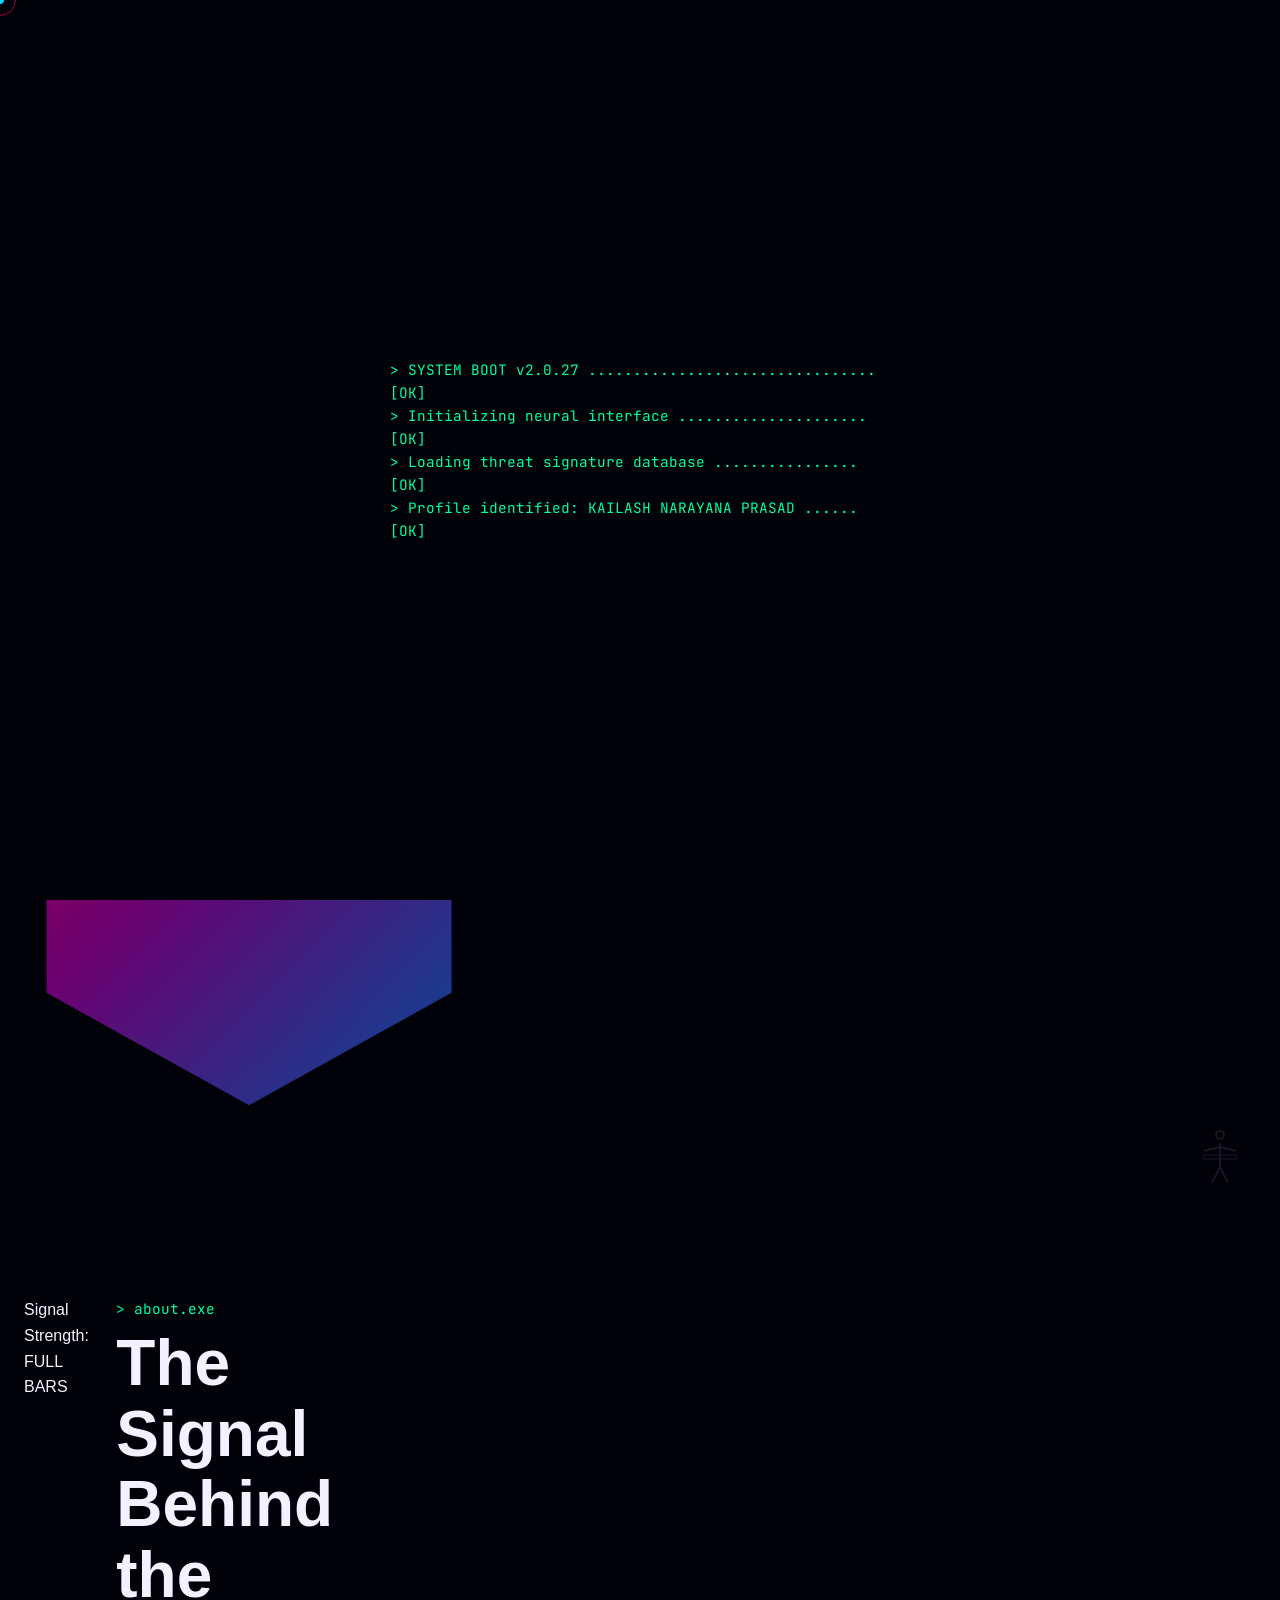
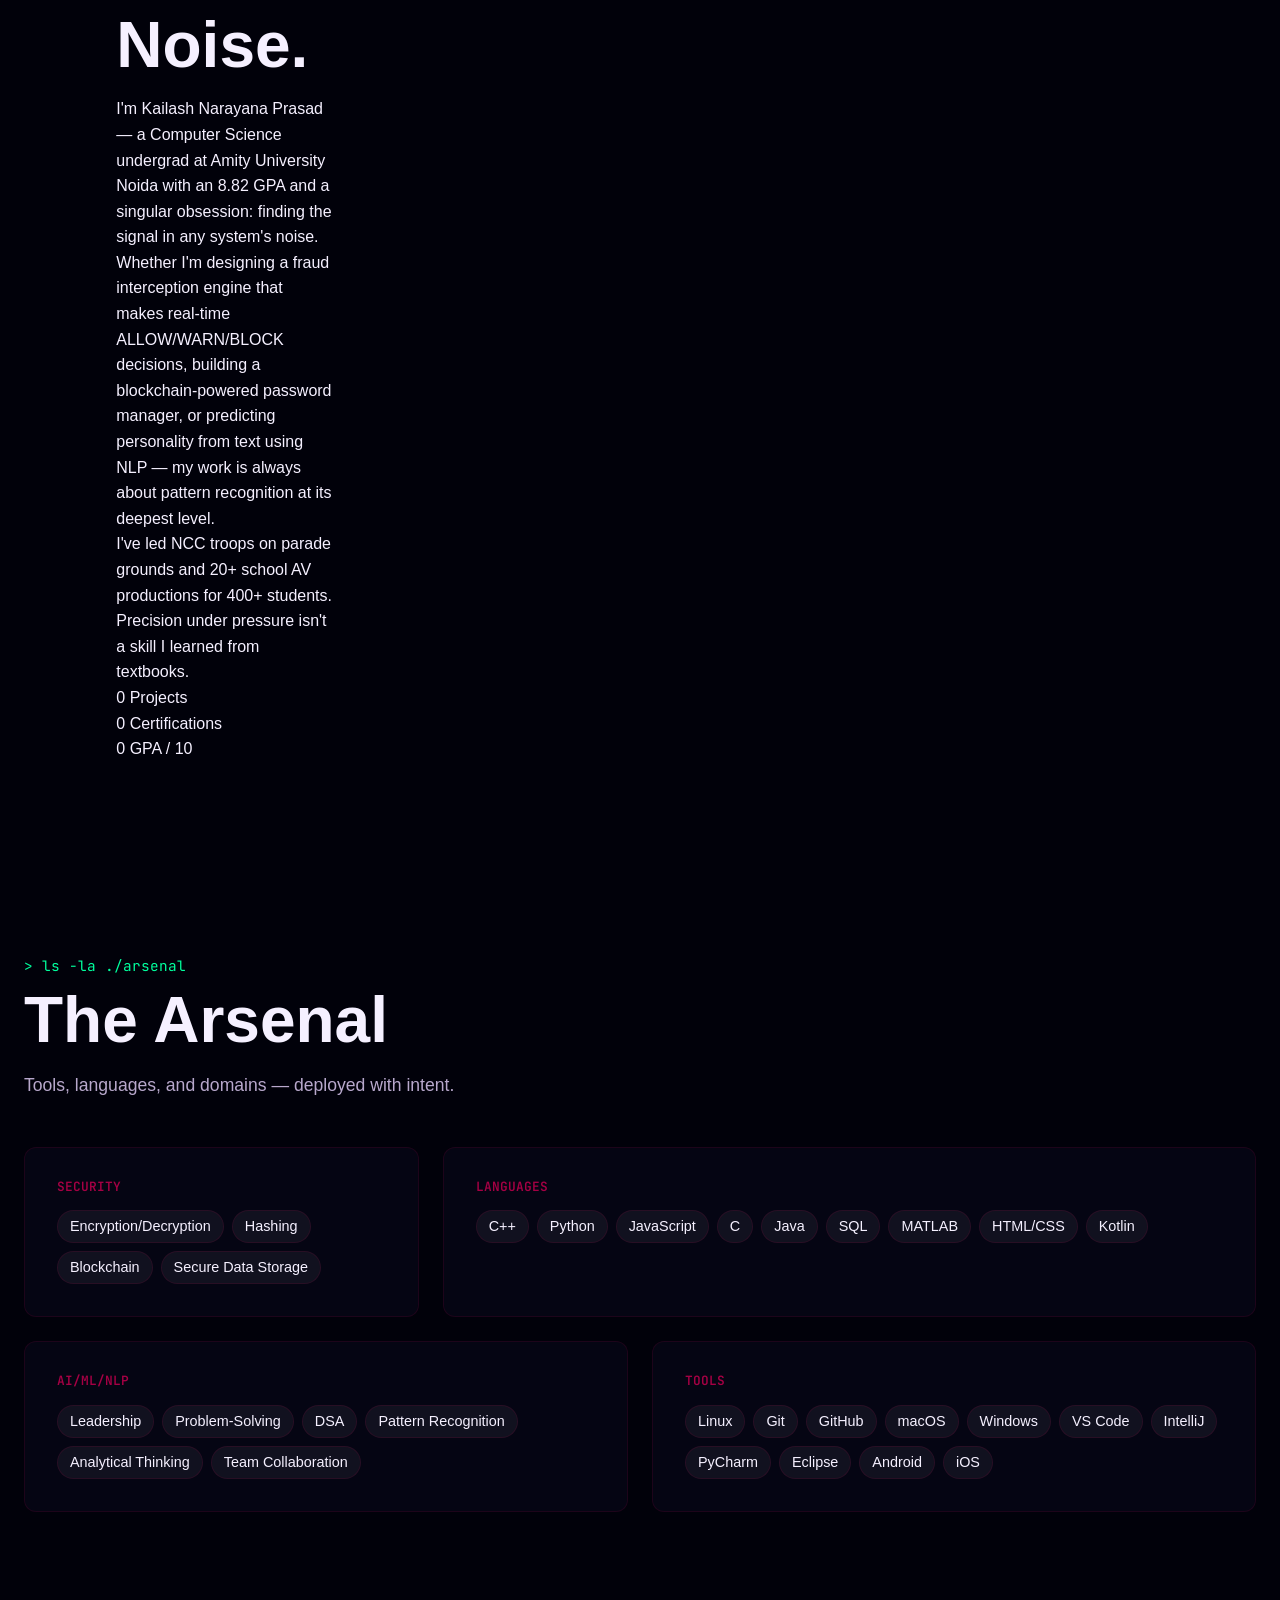
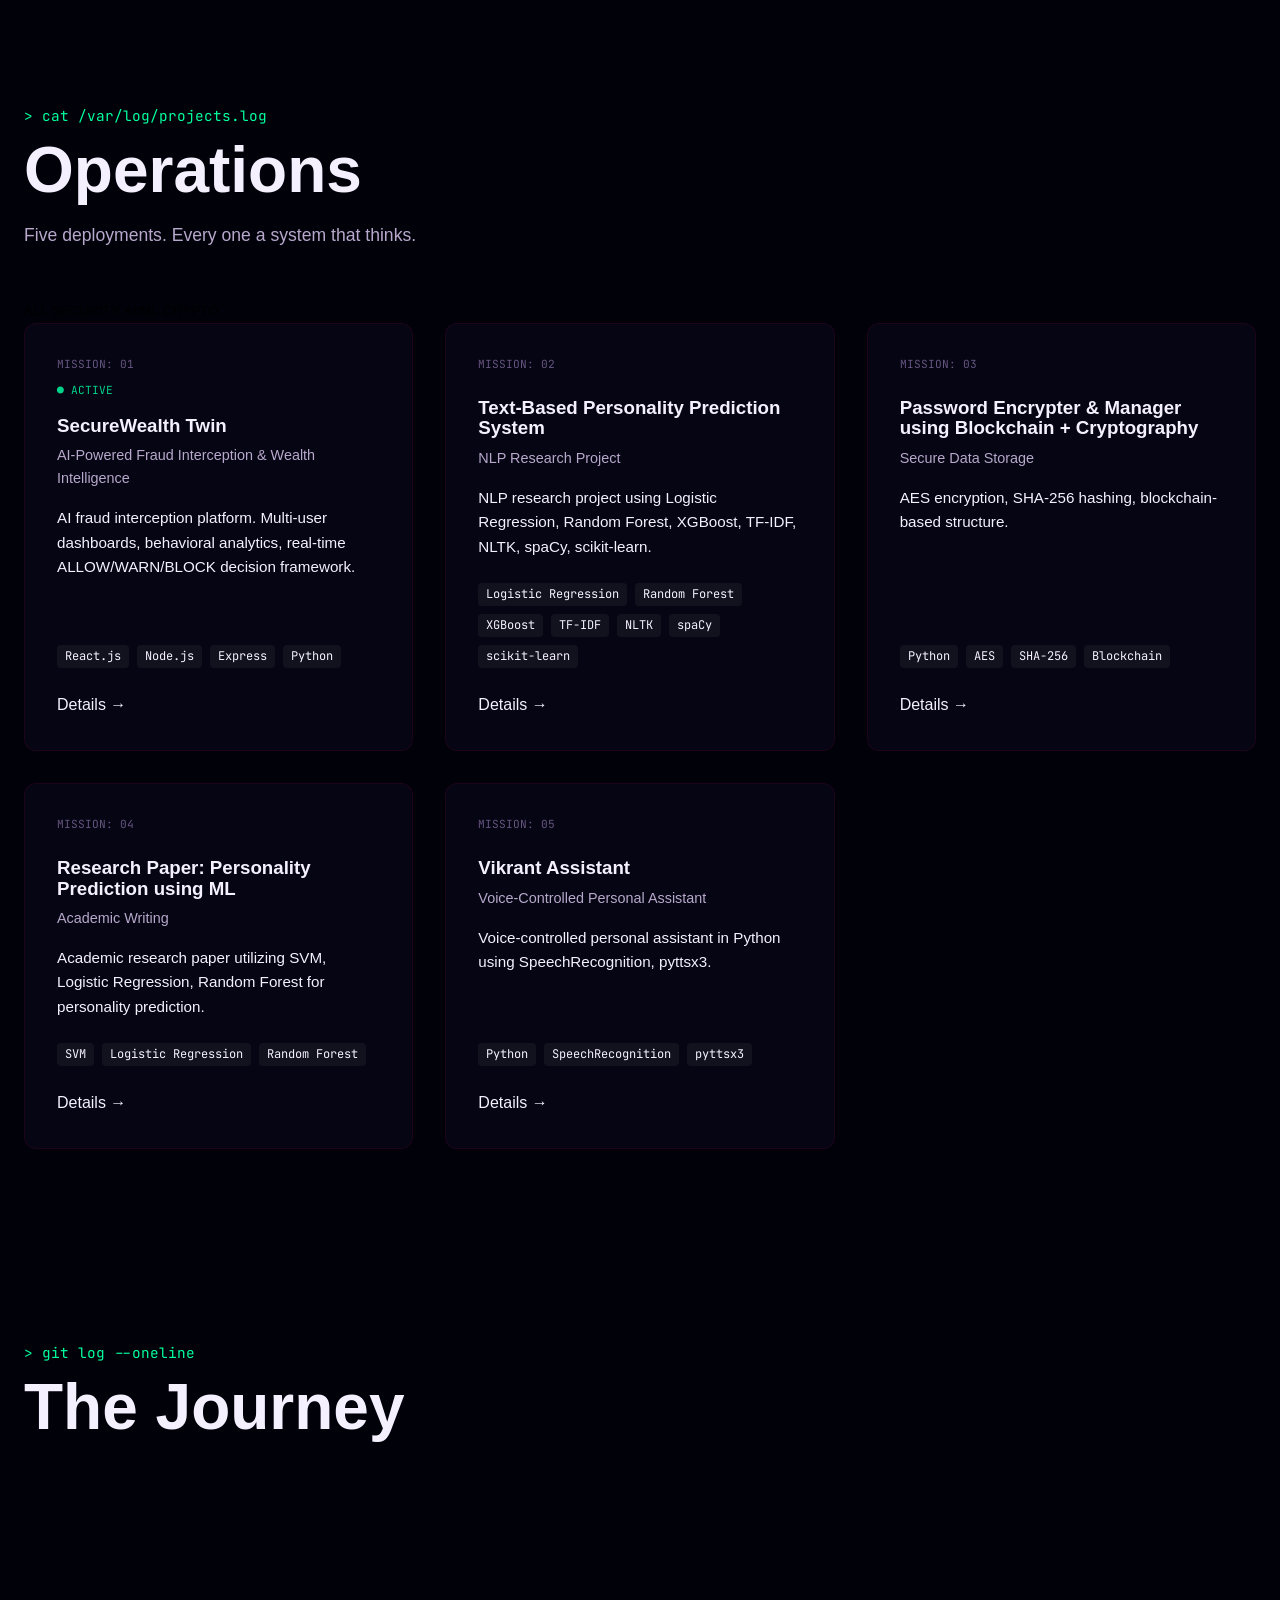
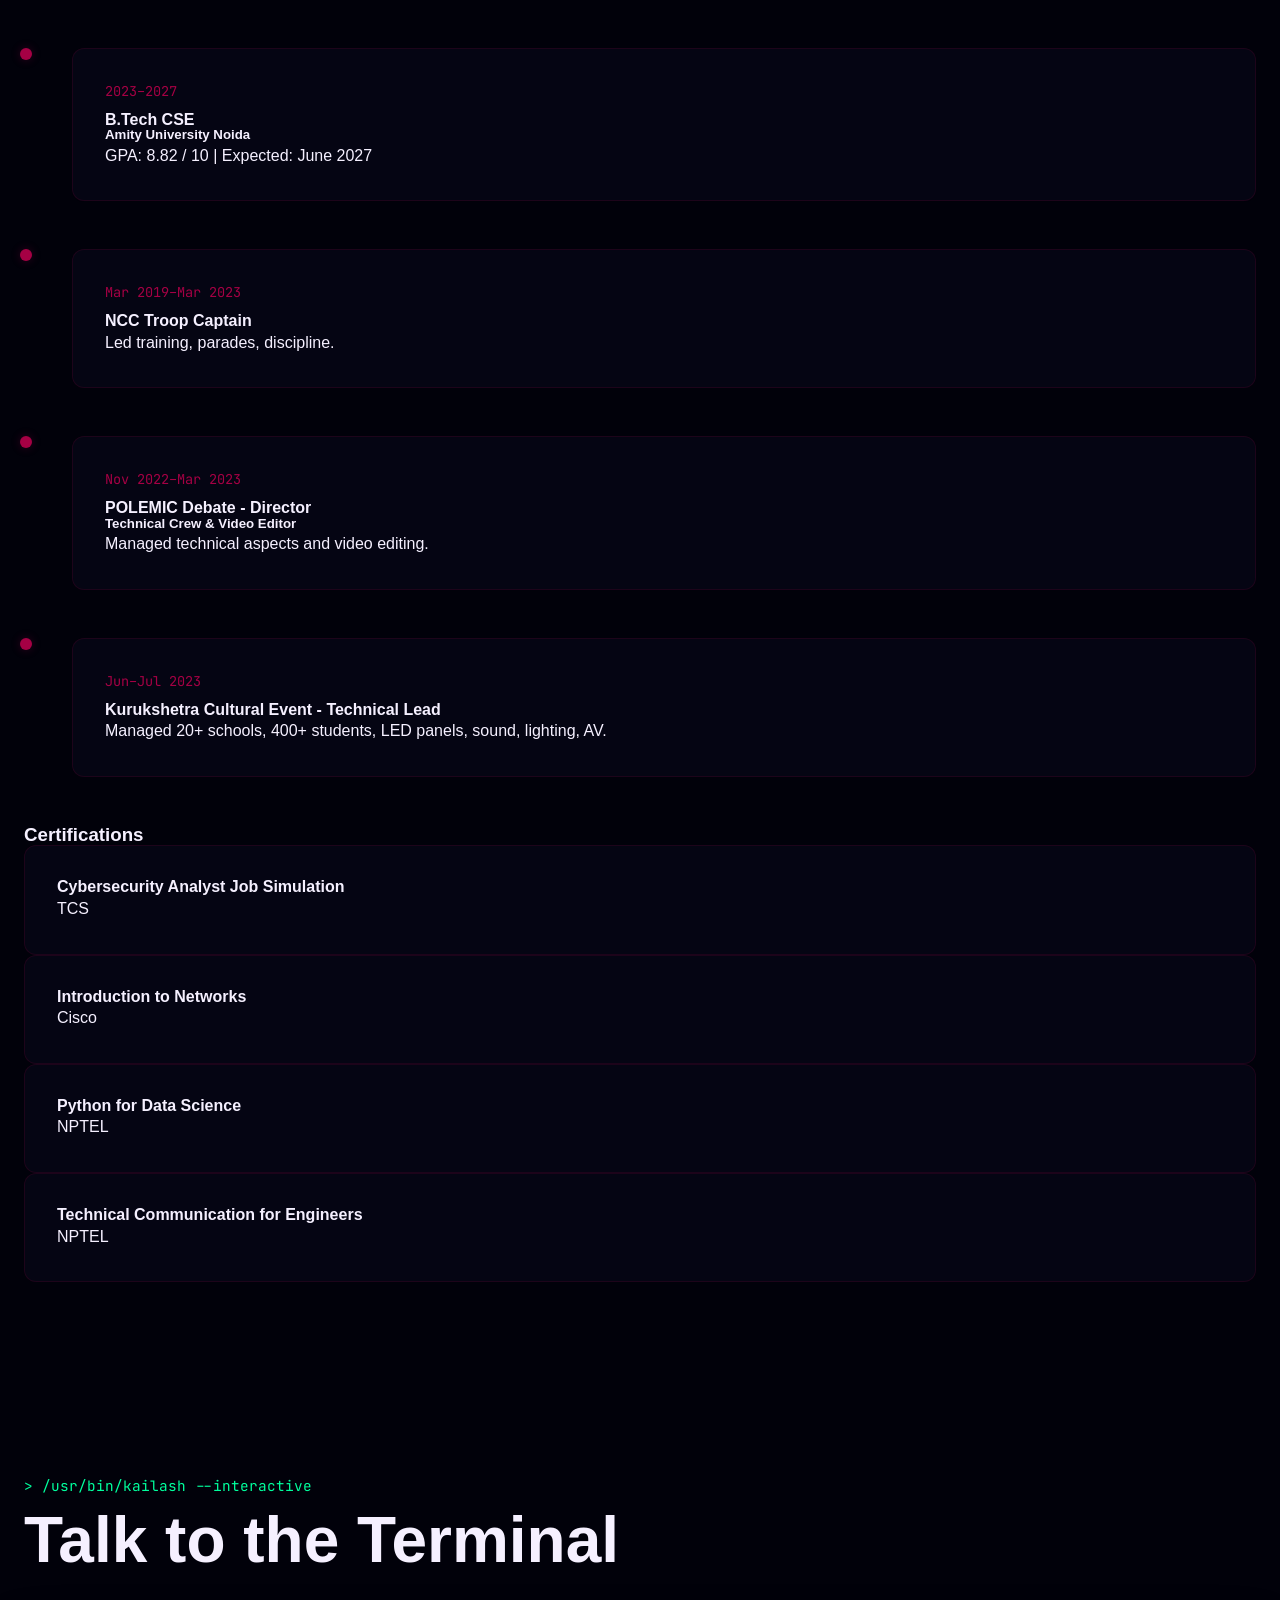
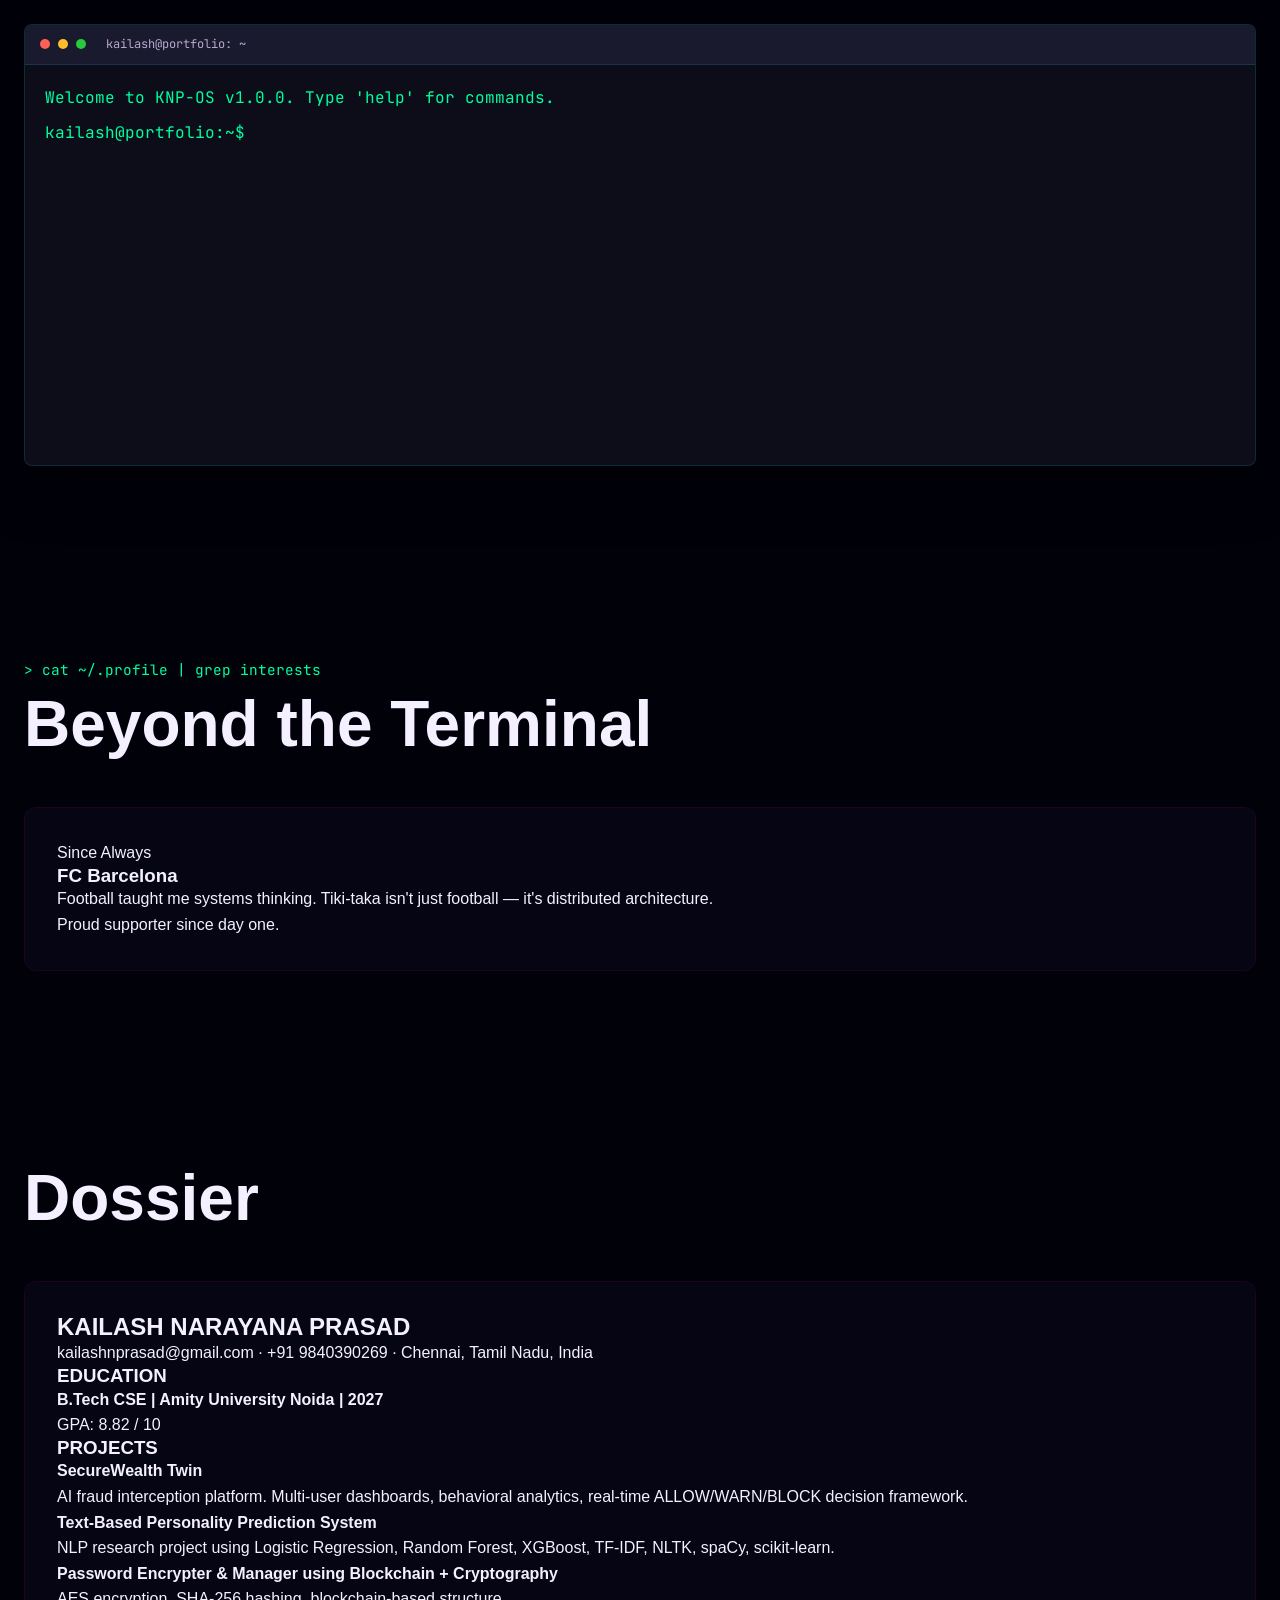
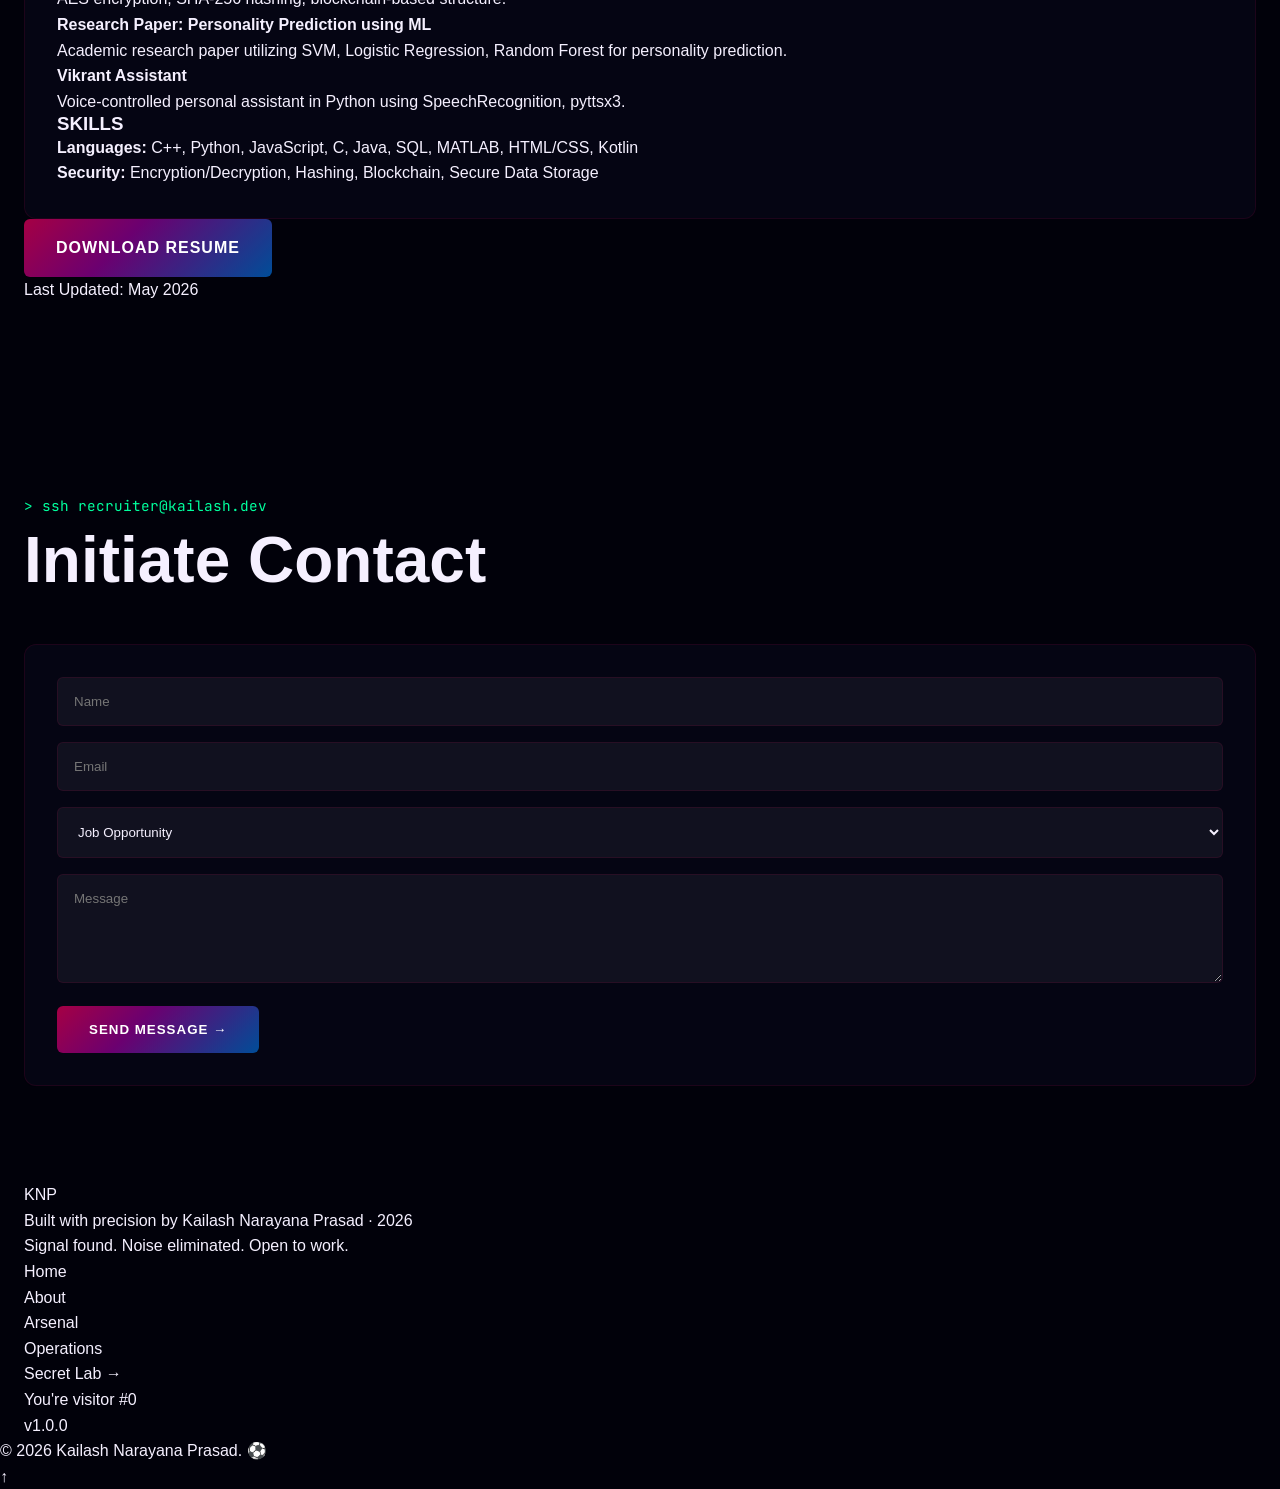
==== index.html @ 4fabab7c "🚀 Portfolio v1.0 — Signal & Noise (Sanitized)" ====
<!DOCTYPE html>
<html lang="en">
<head>
  <meta charset="UTF-8">
  <meta name="viewport" content="width=device-width, initial-scale=1.0">
  <title>Kailash Narayana Prasad — Cybersecurity & AI/ML Engineer</title>
  <meta name="description" content="B.Tech CSE @ Amity University. Cybersecurity, AI/ML, Blockchain. Fraud detection, NLP, cryptography. Open to opportunities. Chennai, India.">
  
  <!-- Fonts -->
  <link rel="stylesheet" href="https://api.fontshare.com/v2/css?f[]=clash-display@200,300,400,500,600,700&f[]=satoshi@300,400,500,700&display=swap">
  <link href="https://fonts.googleapis.com/css2?family=JetBrains+Mono:wght@400;700&family=DM+Serif+Display&display=swap" rel="stylesheet">
  
  <!-- Styles -->
  <link rel="stylesheet" href="assets/css/main.css">
  <link rel="stylesheet" href="assets/css/layout.css">
  <link rel="stylesheet" href="assets/css/components.css">
  <link rel="stylesheet" href="assets/css/animations.css">
  <link rel="stylesheet" href="assets/css/stick-figures.css">
  <link rel="stylesheet" href="assets/css/gif-system.css">
  
  <!-- External Libraries (CDNs) -->
  <script src="https://cdnjs.cloudflare.com/ajax/libs/gsap/3.12.2/gsap.min.js"></script>
  <script src="https://cdnjs.cloudflare.com/ajax/libs/gsap/3.12.2/ScrollTrigger.min.js"></script>
  <script src="https://cdnjs.cloudflare.com/ajax/libs/three.js/r158/three.min.js"></script>
  <script src="https://cdn.jsdelivr.net/npm/typed.js@2.0.12"></script>
  <script src="https://cdn.jsdelivr.net/gh/studio-freight/lenis@1.0.19/bundled/lenis.min.js"></script>
  <script src="https://unpkg.com/splitting/dist/splitting.min.js"></script>
  <script src="https://cdnjs.cloudflare.com/ajax/libs/vanilla-tilt/1.8.1/vanilla-tilt.min.js"></script>
  <script src="https://cdnjs.cloudflare.com/ajax/libs/animejs/3.2.1/anime.min.js"></script>
  <script src="https://cdnjs.cloudflare.com/ajax/libs/prism/1.29.0/prism.min.js"></script>
  <script src="https://cdn.jsdelivr.net/npm/particles.js@2.0.0/particles.min.js"></script>

  <!-- Favicon placeholder -->
  <link rel="icon" href="data:image/svg+xml,<svg xmlns=%22http://www.w3.org/2000/svg%22 viewBox=%220 0 100 100%22><text y=%22.9em%22 font-size=%2290%22>⚡</text></svg>">
</head>
<body>

  <!-- 1. LOADING SCREEN -->
  <div id="loader" class="loader-overlay">
    <div class="loader-content">
      <div class="terminal-boot" id="boot-text"></div>
      <div class="loader-visual">
        <div class="hex-wireframe"></div>
      </div>
    </div>
  </div>

  <!-- CUSTOM CURSOR -->
  <div class="cursor-dot"></div>
  <div class="cursor-ring"></div>

  <!-- 2. NAVIGATION -->
  <nav id="main-nav">
    <div class="container nav-container">
      <div class="logo">
        <svg id="knp-logo" viewBox="0 0 100 100" width="40" height="40">
          <polygon points="50,5 95,27.5 95,72.5 50,95 5,72.5 5,27.5" fill="none" stroke="currentColor" stroke-width="2"/>
          <text x="50%" y="50%" dominant-baseline="middle" text-anchor="middle" font-family="var(--font-display)" font-weight="bold" font-size="24" fill="currentColor">KNP</text>
        </svg>
      </div>
      <ul class="nav-links">
        <li><a href="#hero" class="active">Home</a></li>
        <li><a href="#about">About</a></li>
        <li><a href="#arsenal">Arsenal</a></li>
        <li><a href="#operations">Operations</a></li>
        <li><a href="#journey">Journey</a></li>
        <li><a href="#contact">Contact</a></li>
      </ul>
      <div class="nav-right">
        <div id="ist-clock" class="mono-clock">00:00:00 IST</div>
        <div class="opportunity-badge">● OPEN TO OPPORTUNITIES</div>
      </div>
      <div class="menu-toggle">
        <span></span><span></span><span></span>
      </div>
    </div>
  </nav>

  <!-- 3. HERO SECTION -->
  <section id="hero" class="hero-section">
    <div id="three-canvas-container"></div>
    <div class="hero-watermark">SIGNAL & NOISE</div>
    <div class="container hero-container">
      <div class="hero-content">
        <div class="hero-label mono">// Kailash Narayana Prasad</div>
        <h1 class="hero-title">
          Cybersecurity.<br>
          AI & ML.<br>
          Systems.
        </h1>
        <div class="hero-subtitle">
          <span id="typed-text"></span>
        </div>
        <p class="hero-tagline">
          B.Tech CSE @ Amity University | Noida<br>
          Pattern recognition across ML models and attack surfaces alike.
        </p>
        <div class="hero-actions">
          <a href="#operations" class="btn btn-primary">View My Work</a>
          <a href="resume/kailash-resume.pdf" class="btn btn-secondary" download>Get My Resume</a>
        </div>
      </div>
      <div class="hero-visual">
        <div class="hex-profile-frame">
          <img src="assets/images/kailash.webp" alt="Kailash Narayana Prasad" class="profile-img">
        </div>
      </div>
    </div>
    <div class="hero-footer">
      <div class="social-icons">
        <a href="#" target="_blank">GH</a>
        <a href="#" target="_blank">LI</a>
        <a href="#" target="_blank">EM</a>
      </div>
      <div class="scroll-indicator">
        <div class="dots"><span></span><span></span><span></span></div>
      </div>
      <div class="hero-marquee">
        <div class="marquee-content">
          CYBERSECURITY · AI/ML · BLOCKCHAIN · NLP · CRYPTOGRAPHY · LEADERSHIP · DSA · CYBERSECURITY · AI/ML · BLOCKCHAIN · NLP · CRYPTOGRAPHY · LEADERSHIP · DSA · 
        </div>
      </div>
    </div>
  </section>

  <!-- 4. ABOUT SECTION -->
  <section id="about">
    <div class="container grid-12">
      <div class="col-left span-5">
        <div class="about-visual">
          <div class="hex-frame-static">
            <!-- img will be here -->
          </div>
          <div class="signal-strength">
            <span class="label">Signal Strength:</span>
            <div class="bars">
              <span class="bar active"></span>
              <span class="bar active"></span>
              <span class="bar active"></span>
              <span class="bar active"></span>
            </div>
            <span class="status">FULL BARS</span>
          </div>
        </div>
      </div>
      <div class="col-right span-7">
        <span class="section-label">> about.exe</span>
        <h2 class="section-title">The Signal Behind the Noise.</h2>
        <div class="bio-text">
          <p>I'm Kailash Narayana Prasad — a Computer Science undergrad at Amity University Noida with an 8.82 GPA and a singular obsession: finding the signal in any system's noise.</p>
          <p>Whether I'm designing a fraud interception engine that makes real-time ALLOW/WARN/BLOCK decisions, building a blockchain-powered password manager, or predicting personality from text using NLP — my work is always about pattern recognition at its deepest level.</p>
          <p>I've led NCC troops on parade grounds and 20+ school AV productions for 400+ students. Precision under pressure isn't a skill I learned from textbooks.</p>
        </div>
        <div class="about-stats">
          <div class="stat-item">
            <span class="number" data-target="5">0</span>
            <span class="label">Projects</span>
          </div>
          <div class="stat-item">
            <span class="number" data-target="4">0</span>
            <span class="label">Certifications</span>
          </div>
          <div class="stat-item">
            <span class="number" data-target="8.82">0</span>
            <span class="label">GPA / 10</span>
          </div>
        </div>
        <div class="fun-facts-grid">
          <!-- Fun facts will be injected here -->
        </div>
      </div>
    </div>
  </section>

  <!-- 5. ARSENAL (SKILLS) SECTION -->
  <section id="arsenal">
    <div class="container">
      <div class="section-header">
        <span class="section-label">> ls -la ./arsenal</span>
        <h2 class="section-title">The Arsenal</h2>
        <p class="section-subtitle">Tools, languages, and domains — deployed with intent.</p>
      </div>
      <div id="skills-bento" class="bento-grid">
        <!-- Bento grid skills will be injected here -->
      </div>
    </div>
  </section>

  <!-- 6. OPERATIONS (PROJECTS) SECTION -->
  <section id="operations">
    <div class="container">
      <div class="section-header">
        <span class="section-label">> cat /var/log/projects.log</span>
        <h2 class="section-title">Operations</h2>
        <p class="section-subtitle">Five deployments. Every one a system that thinks.</p>
      </div>
      <div class="project-filters">
        <button class="filter-btn active" data-filter="all">ALL</button>
        <button class="filter-btn" data-filter="security">SECURITY</button>
        <button class="filter-btn" data-filter="ai/ml">AI/ML</button>
        <button class="filter-btn" data-filter="crypto">CRYPTO</button>
      </div>
      <div id="projects-grid" class="projects-container">
        <!-- Projects will be injected here -->
      </div>
    </div>
  </section>

  <!-- 7. JOURNEY (EXPERIENCE) SECTION -->
  <section id="journey">
    <div class="container">
      <div class="section-header">
        <span class="section-label">> git log --oneline</span>
        <h2 class="section-title">The Journey</h2>
      </div>
      <div id="timeline" class="timeline-container">
        <svg id="timeline-svg" width="100%" height="100%"></svg>
        <div id="timeline-items" class="timeline-items">
          <!-- Timeline items will be injected here -->
        </div>
      </div>
      <div class="certifications-row">
        <h3 class="row-title">Certifications</h3>
        <div id="certs-container" class="certs-grid">
          <!-- Certs will be injected here -->
        </div>
      </div>
    </div>
  </section>

  <!-- 8. TERMINAL SECTION -->
  <section id="terminal-section">
    <div class="container">
      <div class="section-header">
        <span class="section-label">> /usr/bin/kailash --interactive</span>
        <h2 class="section-title">Talk to the Terminal</h2>
      </div>
      <div class="terminal-window">
        <div class="terminal-header">
          <div class="terminal-dots">
            <span class="red"></span><span class="yellow"></span><span class="green"></span>
          </div>
          <div class="terminal-title">kailash@portfolio: ~</div>
        </div>
        <div id="terminal-body" class="terminal-body">
          <div class="terminal-output">Welcome to KNP-OS v1.0.0. Type 'help' for commands.</div>
          <div class="terminal-input-line">
            <span class="prompt">kailash@portfolio:~$</span>
            <input type="text" id="terminal-input" autofocus spellcheck="false">
          </div>
        </div>
      </div>
    </div>
  </section>

  <!-- 9. BEYOND THE TERMINAL (INTERESTS) -->
  <section id="beyond">
    <div class="container">
      <div class="section-header">
        <span class="section-label">> cat ~/.profile | grep interests</span>
        <h2 class="section-title">Beyond the Terminal</h2>
      </div>
      <div class="interests-grid">
        <!-- Interests cards (Barça, Dhoni, AV) will be injected here -->
      </div>
    </div>
  </section>

  <!-- 10. DOSSIER (RESUME) SECTION -->
  <section id="dossier">
    <div class="container">
      <div class="section-header">
        <h2 class="section-title">Dossier</h2>
      </div>
      <div class="dossier-grid">
        <div class="resume-preview glass-card" id="resume-content">
          <!-- Resume HTML content will be injected here -->
        </div>
        <div class="dossier-actions">
          <a href="resume/kailash-resume.pdf" class="btn btn-primary" download>Download Resume</a>
          <div class="last-updated">Last Updated: May 2026</div>
        </div>
      </div>
    </div>
  </section>

  <!-- 11. CONTACT SECTION -->
  <section id="contact">
    <div class="container">
      <div class="section-header">
        <span class="section-label">> ssh recruiter@kailash.dev</span>
        <h2 class="section-title">Initiate Contact</h2>
      </div>
      <div class="contact-grid">
        <div class="contact-form-container glass-card">
          <form id="contact-form">
            <div class="form-group">
              <input type="text" name="user_name" placeholder="Name" required>
            </div>
            <div class="form-group">
              <input type="email" name="user_email" placeholder="Email" required>
            </div>
            <div class="form-group">
              <select name="subject">
                <option value="Job Opportunity">Job Opportunity</option>
                <option value="Collaboration">Collaboration</option>
                <option value="Just Saying Hi">Just Saying Hi</option>
                <option value="CTF Team">CTF Team</option>
              </select>
            </div>
            <div class="form-group">
              <textarea name="message" placeholder="Message" rows="5" required></textarea>
            </div>
            <button type="submit" class="btn btn-primary">SEND MESSAGE →</button>
          </form>
          <div id="form-status" class="mono"></div>
        </div>
        <div class="contact-info">
          <!-- Contact cards will be injected here -->
        </div>
      </div>
    </div>
  </section>

  <!-- 12. FOOTER -->
  <footer id="footer">
    <div class="container footer-container">
      <div class="footer-left">
        <div class="logo">KNP</div>
        <p>Built with precision by Kailash Narayana Prasad · 2026<br>Signal found. Noise eliminated. Open to work.</p>
      </div>
      <nav class="footer-nav">
        <ul>
          <li><a href="#hero">Home</a></li>
          <li><a href="#about">About</a></li>
          <li><a href="#arsenal">Arsenal</a></li>
          <li><a href="#operations">Operations</a></li>
          <li><a href="lab.html">Secret Lab →</a></li>
        </ul>
      </nav>
      <div class="footer-right">
        <div class="social-links">
          <!-- social links -->
        </div>
        <div class="visitor-counter">You're visitor #<span id="visit-count">0</span></div>
        <div class="version">v1.0.0</div>
      </div>
    </div>
    <div class="footer-bottom">
      <div class="copyright">© 2026 Kailash Narayana Prasad. <span class="hidden-trigger">⚽</span></div>
      <a href="#hero" class="back-to-top">↑</a>
    </div>
  </footer>

  <!-- Scripts -->
  <script src="assets/js/loader.js"></script>
  <script src="assets/js/cursor.js"></script>
  <script src="assets/js/animations.js"></script>
  <script src="assets/js/three-scene.js"></script>
  <script src="assets/js/stick-figures.js"></script>
  <script src="assets/js/gif-system.js"></script>
  <script src="assets/js/easter-eggs.js"></script>
  <script src="assets/js/terminal.js"></script>
  <script src="assets/js/football-api.js"></script>
  <script src="assets/js/github-api.js"></script>
  <script src="assets/js/contact.js"></script>
  <script src="assets/js/main.js"></script>

</body>
</html>
---- assets/css/main.css ----
/* main.css - Foundation and Global Variables */

:root {
  /* ── FOUNDATION ────────────────────────────────── */
  --void:             #01010A;          /* Deepest black — page base */
  --deep:             #05050F;          /* Section backgrounds */
  --surface:          #080818;          /* Card backgrounds */
  --card:             #0D0D22;          /* Elevated cards */
  --card-hover:       #121230;          /* Card hover state */
  --glass:            rgba(8, 8, 24, 0.72); /* Glassmorphism */

  /* ── PRIMARY — BLAUGRANA CRIMSON ───────────────── */
  --crimson:          #A50044;          /* Pure blaugrana red */
  --crimson-bright:   #C4005A;          /* Lighter for hover states */
  --crimson-deep:     #7A0033;          /* Deeper for shadows/borders */
  --crimson-glow:     rgba(165, 0, 68, 0.30);
  --crimson-subtle:   rgba(165, 0, 68, 0.08); /* Tinted card backgrounds */

  /* ── SECONDARY — ROYAL BLUE ────────────────────── */
  --royal:            #004D98;          /* Pure blaugrana blue */
  --royal-bright:     #0063C6;          /* Lighter for hover */
  --royal-deep:       #003570;          /* Deeper for borders */
  --royal-glow:       rgba(0, 77, 152, 0.30);
  --royal-subtle:     rgba(0, 77, 152, 0.08);

  /* ── THE GRADIENT — Blaugrana Sweep ────────────── */
  --grad-blaugrana:   linear-gradient(135deg, #A50044 0%, #6B0070 40%, #004D98 100%);
  --grad-blaugrana-h: linear-gradient(90deg,  #A50044 0%, #004D98 100%);
  --grad-blaugrana-v: linear-gradient(180deg, #A50044 0%, #004D98 100%);
  --grad-crimson:     linear-gradient(135deg, #A50044, #7A0033);
  --grad-royal:       linear-gradient(135deg, #004D98, #003570);

  /* ── ACCENT — Electric Cyan (hacker / terminal) ─ */
  --cyan:             #00D4FF;
  --cyan-dim:         #009BBB;
  --cyan-glow:        rgba(0, 212, 255, 0.20);

  /* ── TERMINAL GREEN ─────────────────────────────── */
  --terminal:         #00FF9D;
  --terminal-dim:     #00CC7A;
  --terminal-glow:    rgba(0, 255, 157, 0.15);

  /* ── STATUS COLORS ──────────────────────────────── */
  --allow:            #00D48B;          /* ALLOW state — green */
  --warn:             #FFB800;          /* WARN state — amber */
  --block:            #FF3B3B;          /* BLOCK state — red */

  /* ── TEXT HIERARCHY ─────────────────────────────── */
  --text-1:           #F5F0FF;          /* Primary */
  --text-2:           #B8A8CC;          /* Secondary */
  --text-3:           #665580;          /* Muted */
  --text-code:        #00FF9D;          /* Terminal/code text */
  --text-accent:      #C4005A;          /* Crimson-tinted accent text */

  /* ── BORDERS & GLOWS ────────────────────────────── */
  --border-default:   rgba(165, 0, 68, 0.15);    /* Subtle crimson border */
  --border-hover:     rgba(165, 0, 68, 0.45);    /* Hover glow border */
  --border-royal:     rgba(0, 77, 152, 0.20);    /* Royal blue border variant */
  --border-cyan:      rgba(0, 212, 255, 0.15);   /* Terminal/code areas */

  /* ── TYPOGRAPHY ─────────────────────────────────── */
  --font-display:     'Clash Display', sans-serif;
  --font-body:        'Satoshi', sans-serif;
  --font-mono:        'JetBrains Mono', monospace;
  --font-serif:       'DM Serif Display', serif;

  /* ── SPACING ────────────────────────────────────── */
  --s1: 0.25rem; --s2: 0.5rem; --s3: 0.75rem; --s4: 1rem;
  --s6: 1.5rem;  --s8: 2rem;   --s12: 3rem;   --s16: 4rem;
  --s24: 6rem;   --s32: 8rem;

  /* ── EASING ─────────────────────────────────────── */
  --ease-out-expo:    cubic-bezier(0.16, 1, 0.3, 1);
  --ease-spring:      cubic-bezier(0.34, 1.56, 0.64, 1);
  --ease-in-out:      cubic-bezier(0.65, 0, 0.35, 1);
}

* {
  margin: 0;
  padding: 0;
  box-sizing: border-box;
  -webkit-font-smoothing: antialiased;
  -moz-osx-font-smoothing: grayscale;
}

body {
  background-color: var(--void);
  color: var(--text-1);
  font-family: var(--font-body);
  overflow-x: hidden;
  line-height: 1.6;
}

h1, h2, h3, h4, h5, h6 {
  font-family: var(--font-display);
  font-weight: 600;
  line-height: 1.1;
}

a {
  text-decoration: none;
  color: inherit;
  transition: all 0.3s var(--ease-out-expo);
}

ul {
  list-style: none;
}

button {
  cursor: pointer;
  border: none;
  background: none;
  font-family: inherit;
}

canvas {
  display: block;
}

/* Scrollbar Customization */
::-webkit-scrollbar {
  width: 8px;
}

::-webkit-scrollbar-track {
  background: var(--void);
}

::-webkit-scrollbar-thumb {
  background: var(--grad-blaugrana-v);
  border-radius: 10px;
}

::-webkit-scrollbar-thumb:hover {
  background: var(--crimson-bright);
}

/* Selection Color */
::selection {
  background: var(--crimson);
  color: white;
}
---- assets/css/layout.css ----
/* layout.css - Grid and Section Structures */

.container {
  max-width: 1400px;
  margin: 0 auto;
  padding: 0 var(--s6);
}

section {
  padding: var(--s24) 0;
  position: relative;
  overflow: hidden;
}

.grid {
  display: grid;
  gap: var(--s8);
}

.grid-12 {
  display: grid;
  grid-template-columns: repeat(12, 1fr);
  gap: var(--s6);
}

/* Section Header Style */
.section-header {
  margin-bottom: var(--s12);
}

.section-label {
  font-family: var(--font-mono);
  color: var(--terminal);
  font-size: 0.9rem;
  margin-bottom: var(--s2);
  display: block;
}

.section-title {
  font-size: clamp(2.5rem, 5vw, 4rem);
  margin-bottom: var(--s4);
}

.section-subtitle {
  color: var(--text-2);
  font-size: 1.1rem;
  max-width: 600px;
}

/* Glass Card Style */
.glass-card {
  background: var(--glass);
  backdrop-filter: blur(20px);
  border: 1px solid var(--border-default);
  border-radius: 12px;
  padding: var(--s8);
  transition: all 0.4s var(--ease-out-expo);
}

.glass-card:hover {
  border-color: var(--border-hover);
  box-shadow: 0 0 30px var(--crimson-glow);
  transform: translateY(-5px);
}

/* Utilities */
.text-gradient {
  background: var(--grad-blaugrana);
  -webkit-background-clip: text;
  -webkit-text-fill-color: transparent;
}

.flex-center {
  display: flex;
  align-items: center;
  justify-content: center;
}

.hidden {
  display: none !important;
}

/* Mobile Responsiveness */
@media (max-width: 768px) {
  .container {
    padding: 0 var(--s4);
  }
  
  section {
    padding: var(--s16) 0;
  }
  
  .grid-12 {
    grid-template-columns: 1fr;
  }
}
---- assets/css/components.css ----
/* components.css - Specialized Component Styling */

/* Buttons */
.btn {
  display: inline-flex;
  align-items: center;
  justify-content: center;
  padding: var(--s4) var(--s8);
  border-radius: 6px;
  font-weight: 600;
  font-family: var(--font-display);
  transition: all 0.3s var(--ease-out-expo);
  text-transform: uppercase;
  letter-spacing: 1px;
}

.btn-primary {
  background: var(--grad-blaugrana);
  color: white;
}

.btn-primary:hover {
  transform: scale(1.05);
  box-shadow: 0 0 20px var(--crimson-glow), 0 0 40px var(--royal-glow);
}

.btn-secondary {
  border: 2px solid var(--crimson);
  color: var(--crimson);
}

.btn-secondary:hover {
  background: var(--crimson);
  color: white;
}

/* Navigation */
#main-nav {
  position: fixed;
  top: 0;
  left: 0;
  width: 100%;
  z-index: 1000;
  padding: var(--s4) 0;
  transition: all 0.4s var(--ease-out-expo);
}

#main-nav.scrolled {
  background: var(--glass);
  backdrop-filter: blur(20px);
  padding: var(--s2) 0;
  border-bottom: 1px solid var(--border-default);
}

.nav-container {
  display: flex;
  align-items: center;
  justify-content: space-between;
}

.nav-links {
  display: flex;
  gap: var(--s8);
}

.nav-links a {
  font-family: var(--font-display);
  font-size: 0.9rem;
  font-weight: 500;
  color: var(--text-2);
  position: relative;
}

.nav-links a::after {
  content: '';
  position: absolute;
  bottom: -4px;
  left: 0;
  width: 0;
  height: 2px;
  background: var(--crimson);
  transition: width 0.3s var(--ease-out-expo);
}

.nav-links a.active, .nav-links a:hover {
  color: var(--text-1);
}

.nav-links a.active::after, .nav-links a:hover::after {
  width: 100%;
}

.nav-right {
  display: flex;
  align-items: center;
  gap: var(--s6);
}

.mono-clock {
  font-family: var(--font-mono);
  color: var(--terminal);
  font-size: 0.85rem;
}

.opportunity-badge {
  font-family: var(--font-mono);
  font-size: 0.75rem;
  color: var(--allow);
  background: rgba(0, 212, 139, 0.1);
  padding: 4px 10px;
  border-radius: 20px;
  border: 1px solid rgba(0, 212, 139, 0.2);
}

/* Hero Elements */
.hero-section {
  min-height: 100vh;
  display: flex;
  align-items: center;
  padding-top: 100px;
}

.hero-watermark {
  position: absolute;
  top: 50%;
  left: 50%;
  transform: translate(-50%, -50%);
  font-family: var(--font-display);
  font-size: clamp(100px, 20vw, 300px);
  font-weight: 800;
  color: white;
  opacity: 0.02;
  white-space: nowrap;
  pointer-events: none;
  z-index: 0;
}

.hero-label {
  color: var(--terminal);
  font-size: 1.1rem;
  margin-bottom: var(--s4);
}

.hero-title {
  font-size: clamp(3rem, 8vw, 6rem);
  margin-bottom: var(--s4);
  line-height: 1;
}

.hero-subtitle {
  font-size: 1.5rem;
  color: var(--text-2);
  margin-bottom: var(--s6);
  min-height: 1.6em;
}

.hero-tagline {
  color: var(--text-2);
  margin-bottom: var(--s8);
  max-width: 600px;
}

.hero-actions {
  display: flex;
  gap: var(--s4);
}

.hex-profile-frame {
  width: clamp(250px, 40vw, 450px);
  height: clamp(250px, 40vw, 450px);
  clip-path: polygon(50% 0%, 95% 25%, 95% 75%, 50% 100%, 5% 75%, 5% 25%);
  background: var(--grad-blaugrana);
  padding: 5px;
  position: relative;
}

.profile-img {
  width: 100%;
  height: 100%;
  object-fit: cover;
  clip-path: inherit;
  background: var(--void);
}

/* Bento Grid */
.bento-grid {
  display: grid;
  grid-template-columns: repeat(12, 1fr);
  gap: var(--s6);
}

.bento-card {
  padding: var(--s8);
  display: flex;
  flex-direction: column;
}

.span-4 { grid-column: span 4; }
.span-6 { grid-column: span 6; }
.span-8 { grid-column: span 8; }
.span-12 { grid-column: span 12; }

.cat-name {
  font-family: var(--font-mono);
  color: var(--crimson);
  font-size: 0.8rem;
  margin-bottom: var(--s4);
  text-transform: uppercase;
}

.cat-list {
  display: flex;
  flex-wrap: wrap;
  gap: var(--s2);
}

.cat-list li {
  font-size: 0.9rem;
  background: rgba(255, 255, 255, 0.05);
  padding: 4px 12px;
  border-radius: 20px;
  border: 1px solid var(--border-default);
}

@media (max-width: 768px) {
  .span-4, .span-6, .span-8 { grid-column: span 12; }
}

/* Form Styles */
.form-group {
  margin-bottom: var(--s4);
}

input, select, textarea {
  width: 100%;
  background: rgba(255, 255, 255, 0.05);
  border: 1px solid var(--border-default);
  padding: var(--s4);
  border-radius: 6px;
  color: var(--text-1);
  font-family: inherit;
}

input:focus, select:focus, textarea:focus {
  outline: none;
  border-color: var(--crimson);
  box-shadow: 0 0 10px var(--crimson-glow);
}

/* Loader Styles */
.loader-overlay {
  position: fixed;
  inset: 0;
  background: var(--void);
  z-index: 2000;
  display: flex;
  align-items: center;
  justify-content: center;
}

.terminal-boot {
  font-family: var(--font-mono);
  color: var(--terminal);
  font-size: 0.9rem;
  max-width: 500px;
}

/* Custom Cursor */
.cursor-dot {
  width: 8px;
  height: 8px;
  background: var(--cyan);
  border-radius: 50%;
  position: fixed;
  pointer-events: none;
  z-index: 3000;
  transform: translate(-50%, -50%);
}

.cursor-ring {
  width: 32px;
  height: 32px;
  border: 1px solid var(--crimson);
  border-radius: 50%;
  position: fixed;
  pointer-events: none;
  z-index: 3000;
  transform: translate(-50%, -50%);
  transition: width 0.3s, height 0.3s, border-color 0.3s;
}

/* Project Cards */
.projects-container {
  display: grid;
  grid-template-columns: repeat(auto-fill, minmax(350px, 1fr));
  gap: var(--s8);
}

.project-card {
  display: flex;
  flex-direction: column;
}

.project-mission {
  font-family: var(--font-mono);
  color: var(--text-3);
  font-size: 0.7rem;
  margin-bottom: var(--s2);
}

.project-status {
  font-family: var(--font-mono);
  font-size: 0.7rem;
  color: var(--allow);
  margin-bottom: var(--s4);
}

.project-title {
  margin-bottom: var(--s2);
}

.project-subtitle {
  color: var(--text-2);
  font-size: 0.9rem;
  margin-bottom: var(--s4);
}

.project-desc {
  font-size: 0.95rem;
  margin-bottom: var(--s6);
  flex-grow: 1;
}

.project-tech {
  display: flex;
  flex-wrap: wrap;
  gap: var(--s2);
  margin-bottom: var(--s6);
}

.project-tech span {
  font-family: var(--font-mono);
  font-size: 0.75rem;
  background: rgba(255, 255, 255, 0.05);
  padding: 2px 8px;
  border-radius: 4px;
}

/* Timeline */
.timeline-container {
  position: relative;
  padding-left: var(--s12);
}

.timeline-item {
  position: relative;
  margin-bottom: var(--s12);
}

.timeline-dot {
  position: absolute;
  left: calc(-1 * var(--s12) - 4px);
  top: 0;
  width: 12px;
  height: 12px;
  background: var(--crimson);
  border-radius: 50%;
  box-shadow: 0 0 10px var(--crimson-glow);
}

.timeline-period {
  font-family: var(--font-mono);
  color: var(--crimson);
  font-size: 0.85rem;
  margin-bottom: var(--s2);
  display: block;
}

/* Terminal Window */
.terminal-window {
  background: #0D0D1A;
  border: 1px solid var(--border-cyan);
  border-radius: 8px;
  overflow: hidden;
  box-shadow: 0 20px 50px rgba(0, 0, 0, 0.5);
}

.terminal-header {
  background: #1A1A2E;
  padding: 10px 15px;
  display: flex;
  align-items: center;
  border-bottom: 1px solid var(--border-cyan);
}

.terminal-dots {
  display: flex;
  gap: 8px;
  margin-right: 20px;
}

.terminal-dots span {
  width: 10px;
  height: 10px;
  border-radius: 50%;
}

.terminal-dots .red { background: #FF5F56; }
.terminal-dots .yellow { background: #FFBD2E; }
.terminal-dots .green { background: #27C93F; }

.terminal-title {
  font-family: var(--font-mono);
  font-size: 0.75rem;
  color: var(--text-2);
}

.terminal-body {
  padding: 20px;
  font-family: var(--font-mono);
  color: var(--terminal);
  height: 400px;
  overflow-y: auto;
}

.terminal-input-line {
  display: flex;
  gap: 10px;
  margin-top: 10px;
}

#terminal-input {
  background: transparent;
  border: none;
  color: var(--terminal);
  padding: 0;
  flex-grow: 1;
}

#terminal-input:focus {
  box-shadow: none;
}
---- assets/css/gif-system.css ----
/* gif-system.css - Cinema Reaction Cards */

.gif-reaction-card {
  position: fixed;
  z-index: 5000;
  width: 250px;
  background: var(--glass);
  backdrop-filter: blur(20px);
  border: 1px solid var(--border-default);
  border-radius: 12px;
  overflow: hidden;
  padding: 10px;
  pointer-events: auto;
  box-shadow: 0 10px 30px rgba(0, 0, 0, 0.5);
}

.gif-reaction-card img {
  width: 100%;
  border-radius: 8px;
  display: block;
}

.gif-badge {
  position: absolute;
  top: 15px;
  right: 15px;
  font-size: 0.65rem;
  font-family: var(--font-mono);
  padding: 2px 8px;
  border-radius: 4px;
  color: white;
  text-transform: uppercase;
  letter-spacing: 1px;
}

.gif-caption {
  font-family: var(--font-serif);
  font-size: 0.9rem;
  color: var(--text-1);
  margin-top: 10px;
  text-align: center;
  font-style: italic;
}

.gif-close {
  position: absolute;
  top: 5px;
  left: 5px;
  background: none;
  border: none;
  color: var(--text-3);
  font-size: 1.2rem;
  cursor: pointer;
}

/* Positions */
.bottom-right { bottom: 30px; right: 30px; }
.bottom-left { bottom: 30px; left: 30px; }
.top-right { top: 100px; right: 30px; }
.center-modal { 
  top: 50%; left: 50%; 
  transform: translate(-50%, -50%); 
}

/* Show Colors */
.show-suits { background: #001F3F; }
.show-sherlock-bbc { background: #4B5320; }
.show-brooklyn-nine-nine { background: #0056B3; }
.show-better-call-saul { background: #D4AF37; }
.show-breaking-bad { background: #C0C000; }
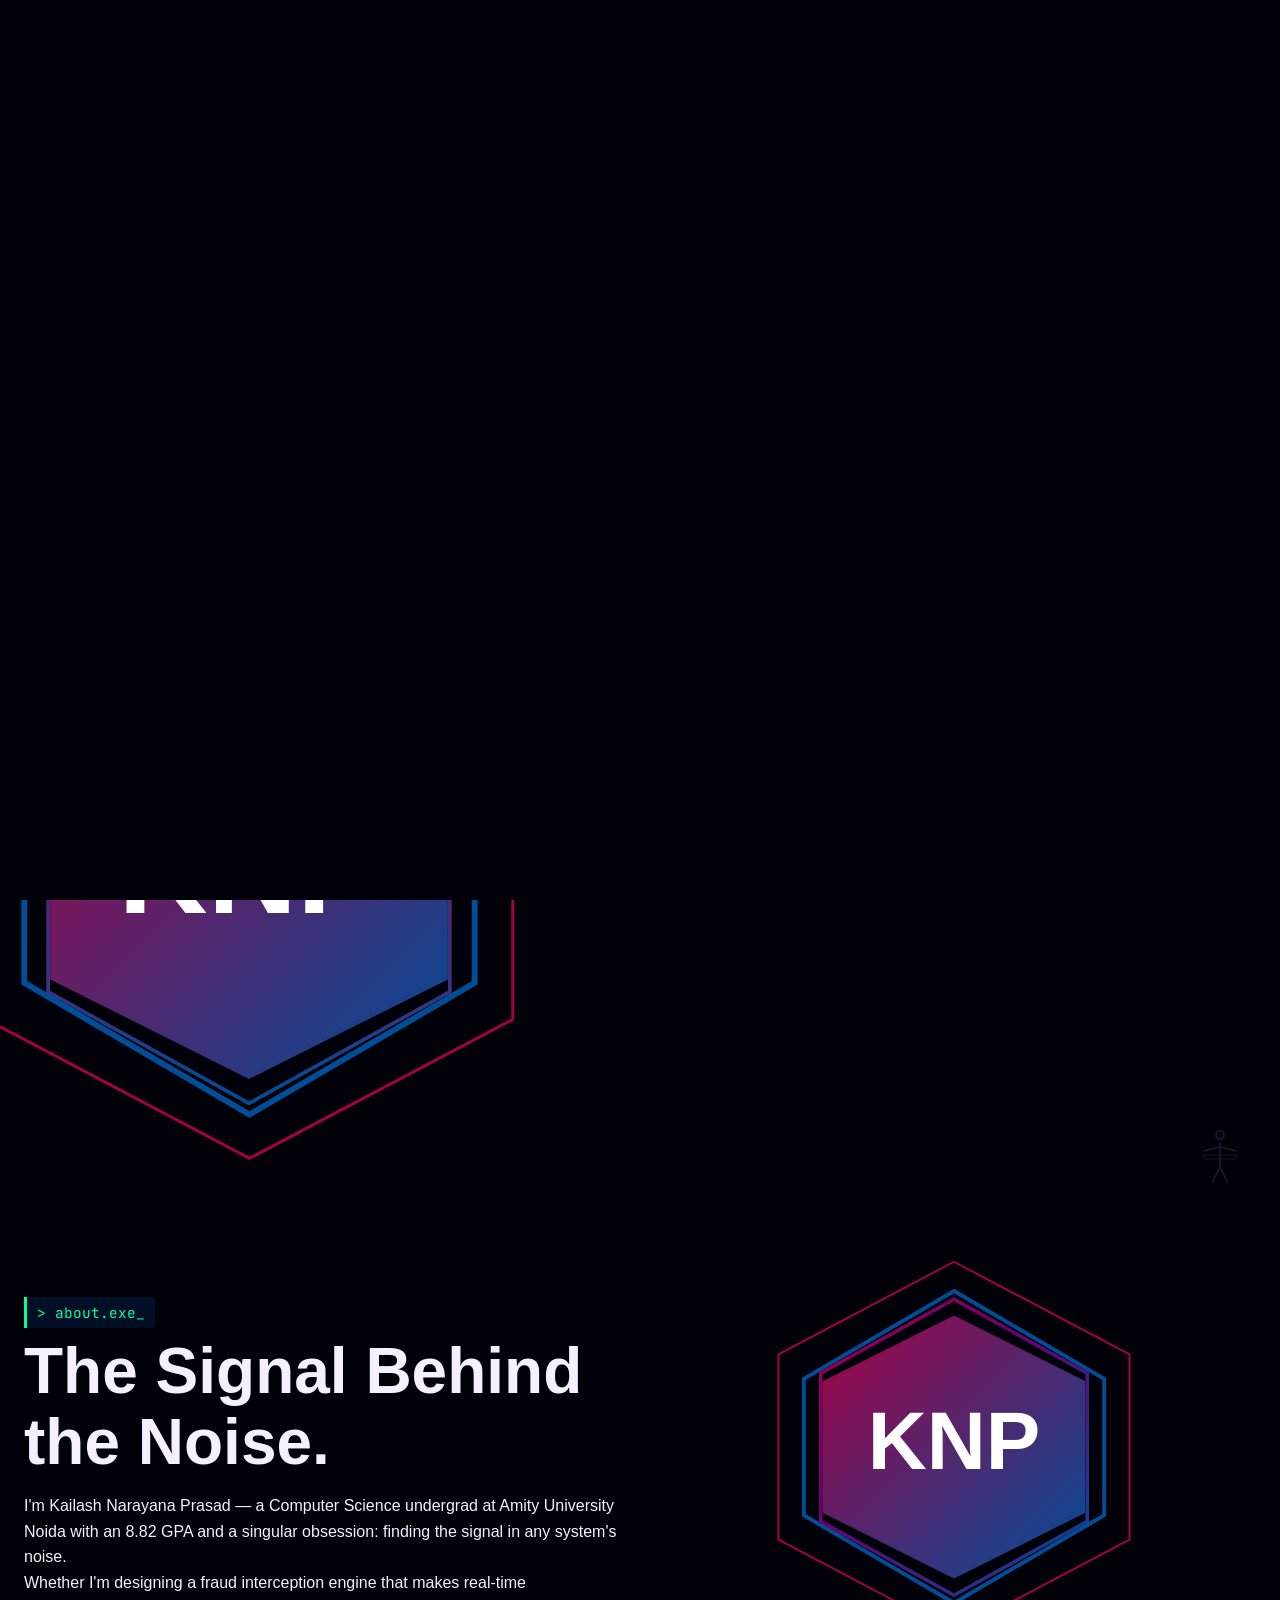
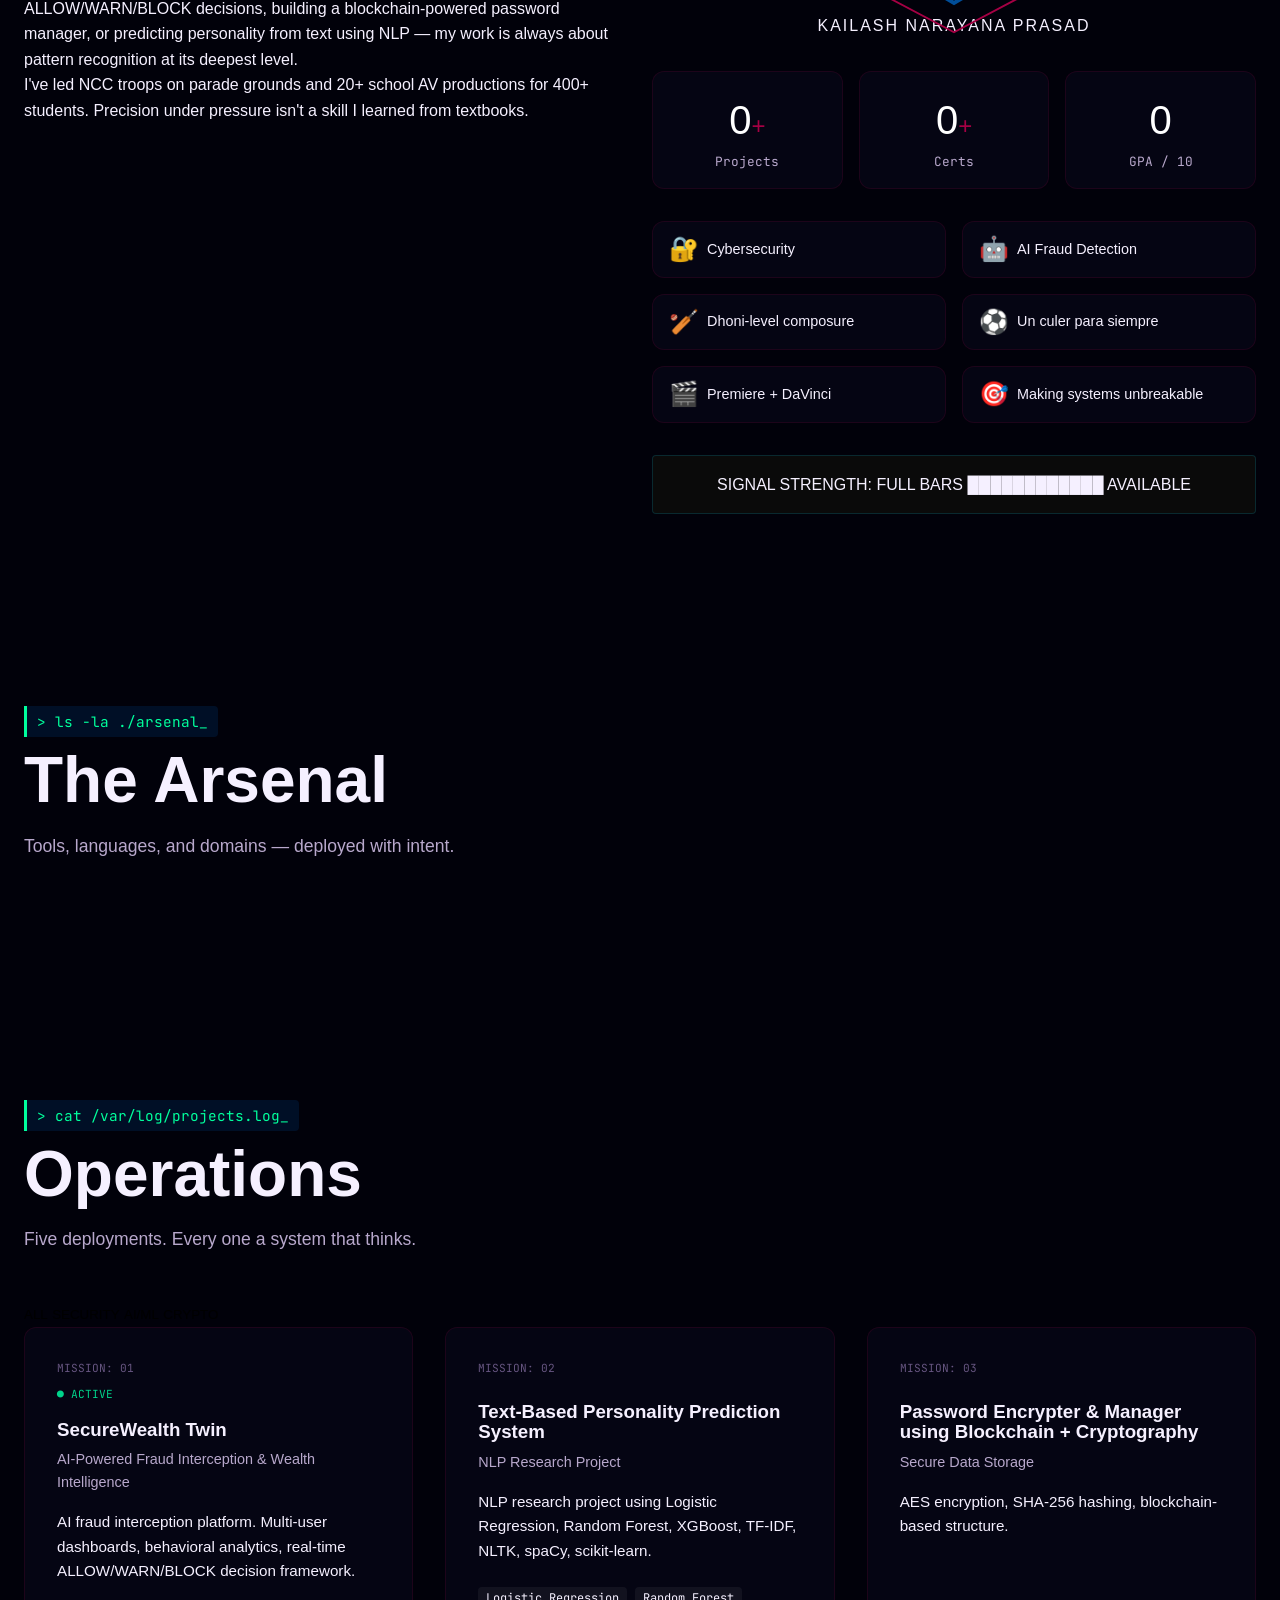
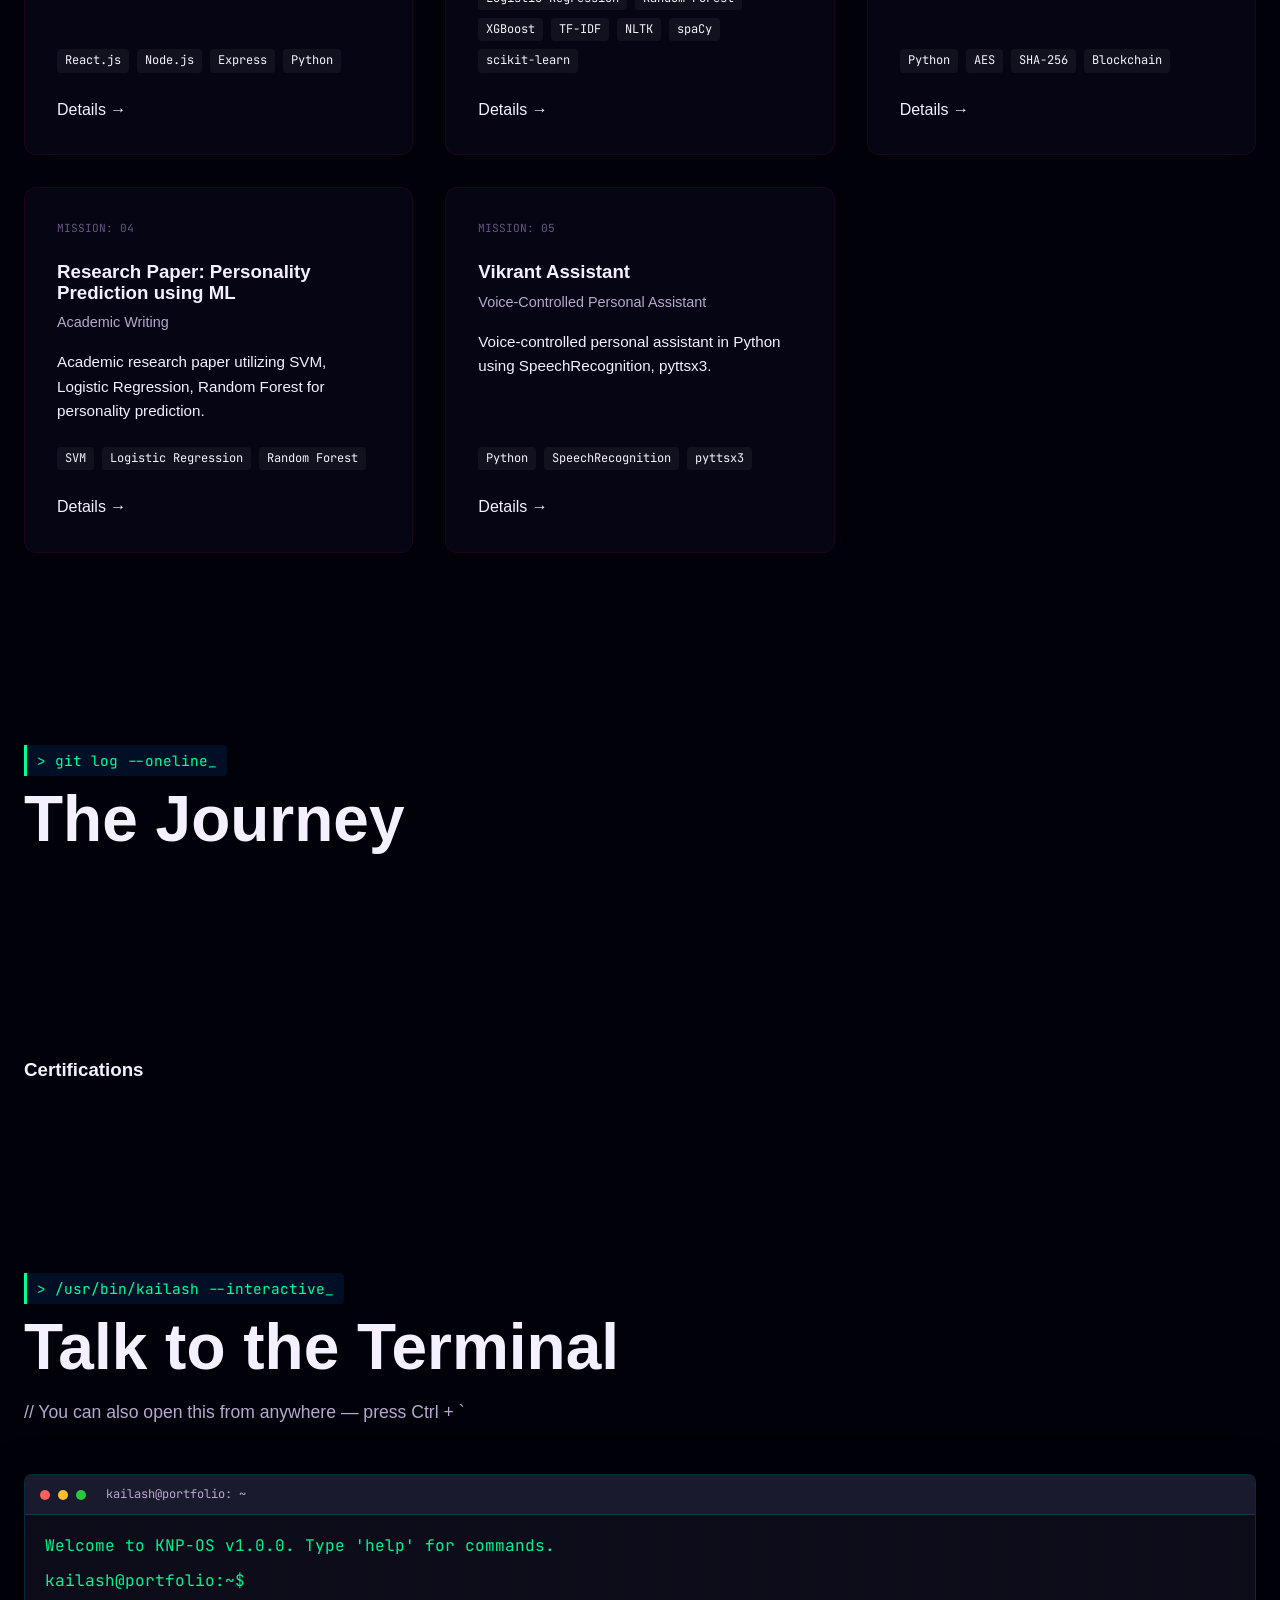
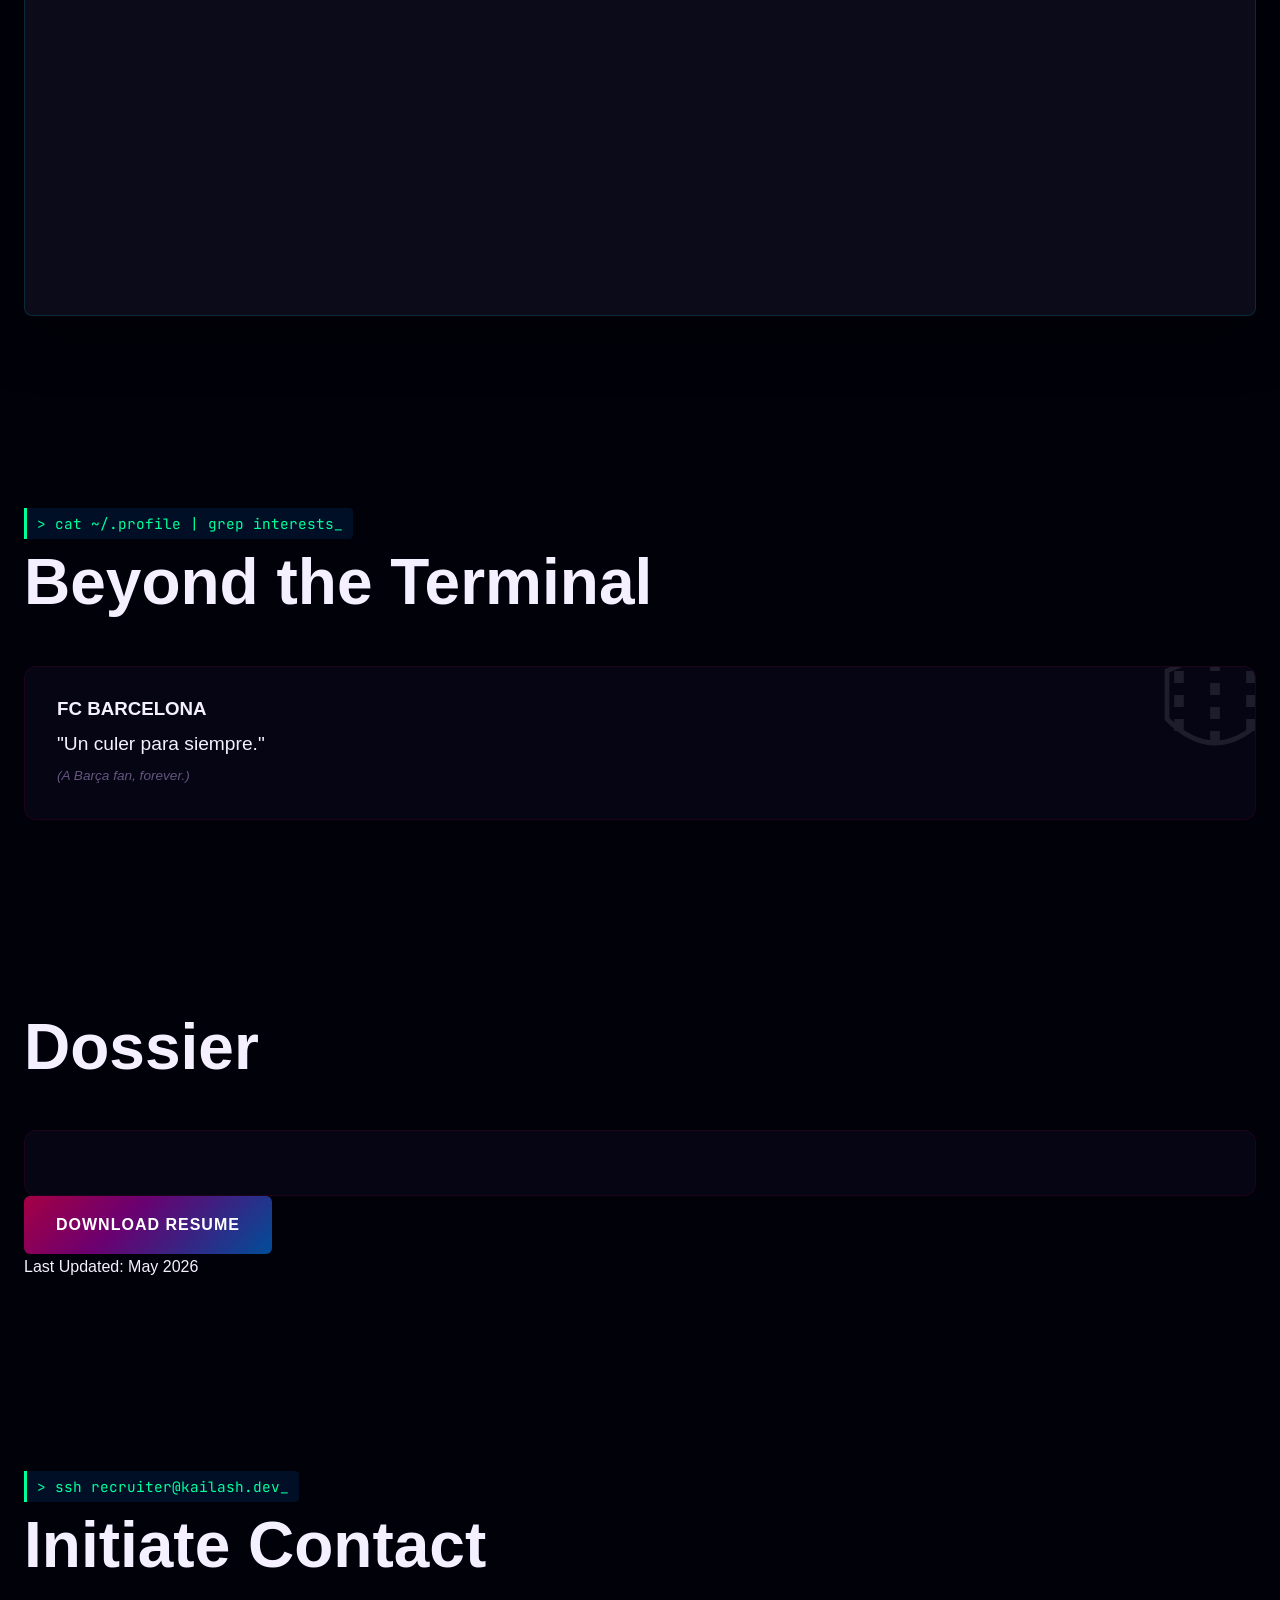
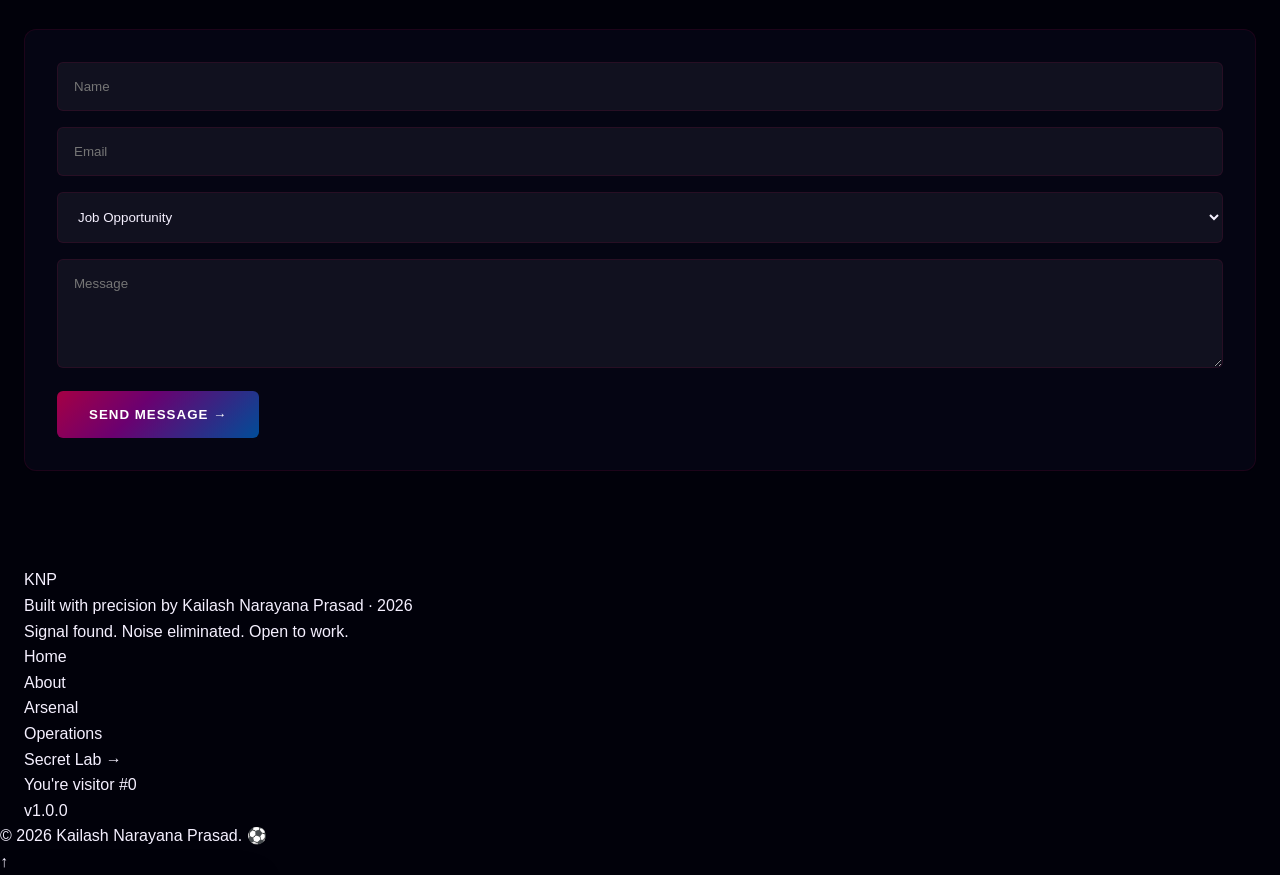
==== commit 6c0873a9: "✨ Cinematic overhaul — loading, hero, about, GIFs, terminal" ====
--- a/index.html
+++ b/index.html
@@ -37,10 +37,62 @@
 
   <!-- 1. LOADING SCREEN -->
   <div id="loader" class="loader-overlay">
-    <div class="loader-content">
-      <div class="terminal-boot" id="boot-text"></div>
-      <div class="loader-visual">
-        <div class="hex-wireframe"></div>
+    <!-- Shards container for clip-path shatter effect -->
+    <div id="loader-shards-container"></div>
+    <div class="loader-content" id="loader-content-inner">
+      <canvas id="universe-canvas"></canvas>
+      
+      <div id="phase1" class="loader-phase hidden">
+        <h2 class="loader-phrase">Más que una pantalla.</h2>
+        <p class="loader-subtitle">More than a portfolio.</p>
+      </div>
+      
+      <div id="phase3" class="loader-phase hidden">
+        <h1 class="loader-quote"><span class="blaugrana-text">The quieter you become,</span></h1>
+        <h1 class="loader-quote-line2">the more you can hear.</h1>
+        <p class="loader-attrib">— Ram Dass</p>
+      </div>
+      
+      <div id="phase4" class="loader-phase hidden">
+        <div class="knp-logo-reveal">
+          <svg id="knp-loader-svg" viewBox="0 0 100 100" width="100" height="100">
+            <polygon points="50,5 95,27.5 95,72.5 50,95 5,72.5 5,27.5" fill="none" stroke="#A50044" stroke-width="2"/>
+          </svg>
+          <div class="loader-name">KAILASH NARAYANA PRASAD</div>
+          <div class="scanline"></div>
+        </div>
+      </div>
+    </div>
+  </div>
+
+  <!-- FLOATING TERMINAL ELEMENTS -->
+  <div id="terminal-toast" class="terminal-toast hidden">
+    <div class="toast-content">
+      <span class="toast-icon">⌨</span> Press <span>Ctrl + `</span> to open terminal<br>
+      <span class="mobile-hint">(or tap the terminal icon below)</span>
+    </div>
+  </div>
+
+  <button id="floating-terminal-btn" class="floating-terminal-btn" aria-label="Open Terminal">
+    &ge;_
+  </button>
+
+  <div id="floating-terminal-overlay" class="floating-terminal-overlay hidden">
+    <div class="floating-terminal-window">
+      <div class="terminal-header draggable-handle" id="floating-terminal-handle">
+        <div class="terminal-dots">
+          <span class="red" id="close-floating-terminal"></span>
+          <span class="yellow" id="min-floating-terminal"></span>
+          <span class="green" id="max-floating-terminal"></span>
+        </div>
+        <div class="terminal-title">kailash@portfolio: ~</div>
+      </div>
+      <div id="floating-terminal-body" class="terminal-body">
+        <div class="terminal-output" id="floating-terminal-output">Welcome to KNP-OS v2.0. Type 'help' for commands.</div>
+        <div class="terminal-input-line">
+          <span class="prompt">kailash@portfolio:~$</span>
+          <input type="text" id="floating-terminal-input" spellcheck="false" autocomplete="off">
+        </div>
       </div>
     </div>
   </div>
@@ -84,11 +136,10 @@
       <div class="hero-content">
         <div class="hero-label mono">// Kailash Narayana Prasad</div>
         <h1 class="hero-title">
-          Cybersecurity.<br>
-          AI & ML.<br>
-          Systems.
+          KAILASH<br>
+          <span class="blaugrana-text">NARAYANA PRASAD</span>
         </h1>
-        <div class="hero-subtitle">
+        <div class="hero-subtitle terminal-green">
           <span id="typed-text"></span>
         </div>
         <p class="hero-tagline">
@@ -101,8 +152,25 @@
         </div>
       </div>
       <div class="hero-visual">
-        <div class="hex-profile-frame">
-          <img src="assets/images/kailash.webp" alt="Kailash Narayana Prasad" class="profile-img">
+        <div class="hex-profile-container">
+          <svg class="hex-rings" viewBox="0 0 200 200">
+            <polygon class="hex-ring outer-ring" points="100,5 190,52.5 190,147.5 100,195 10,147.5 10,52.5" fill="none" stroke="#A50044" stroke-width="1"/>
+            <polygon class="hex-ring mid-ring" points="100,20 177,65 177,135 100,180 23,135 23,65" fill="none" stroke="#004D98" stroke-width="2"/>
+            <polygon class="hex-ring inner-ring" points="100,35 164,77.5 164,122.5 100,165 36,122.5 36,77.5" fill="none" stroke="#A50044" stroke-width="3"/>
+          </svg>
+          <div class="hex-profile-frame animated-glow">
+            <img src="assets/images/kailash.webp" alt="Kailash Narayana Prasad" class="profile-img" onerror="this.style.display='none'; this.nextElementSibling.style.display='block';">
+            <svg class="knp-placeholder" viewBox="0 0 100 100" style="display:none; width:100%; height:100%;">
+              <defs>
+                <linearGradient id="placeholder-grad" x1="0%" y1="0%" x2="100%" y2="100%">
+                  <stop offset="0%" stop-color="#A50044" />
+                  <stop offset="100%" stop-color="#004D98" />
+                </linearGradient>
+              </defs>
+              <polygon points="50,5 95,27.5 95,72.5 50,95 5,72.5 5,27.5" fill="url(#placeholder-grad)"/>
+              <text x="50%" y="50%" dominant-baseline="middle" text-anchor="middle" font-family="var(--font-display)" font-weight="bold" font-size="28" fill="white">KNP</text>
+            </svg>
+          </div>
         </div>
       </div>
     </div>
@@ -126,47 +194,66 @@
   <!-- 4. ABOUT SECTION -->
   <section id="about">
     <div class="container grid-12">
-      <div class="col-left span-5">
-        <div class="about-visual">
-          <div class="hex-frame-static">
-            <!-- img will be here -->
-          </div>
-          <div class="signal-strength">
-            <span class="label">Signal Strength:</span>
-            <div class="bars">
-              <span class="bar active"></span>
-              <span class="bar active"></span>
-              <span class="bar active"></span>
-              <span class="bar active"></span>
-            </div>
-            <span class="status">FULL BARS</span>
-          </div>
-        </div>
-      </div>
-      <div class="col-right span-7">
+      <div class="col-left span-6">
         <span class="section-label">> about.exe</span>
         <h2 class="section-title">The Signal Behind the Noise.</h2>
         <div class="bio-text">
-          <p>I'm Kailash Narayana Prasad — a Computer Science undergrad at Amity University Noida with an 8.82 GPA and a singular obsession: finding the signal in any system's noise.</p>
-          <p>Whether I'm designing a fraud interception engine that makes real-time ALLOW/WARN/BLOCK decisions, building a blockchain-powered password manager, or predicting personality from text using NLP — my work is always about pattern recognition at its deepest level.</p>
+          <p>I'm Kailash Narayana Prasad &mdash; a Computer Science undergrad at Amity University Noida with an 8.82 GPA and a singular obsession: finding the signal in any system's noise.</p>
+          <p>Whether I'm designing a fraud interception engine that makes real-time ALLOW/WARN/BLOCK decisions, building a blockchain-powered password manager, or predicting personality from text using NLP &mdash; my work is always about pattern recognition at its deepest level.</p>
           <p>I've led NCC troops on parade grounds and 20+ school AV productions for 400+ students. Precision under pressure isn't a skill I learned from textbooks.</p>
         </div>
-        <div class="about-stats">
-          <div class="stat-item">
-            <span class="number" data-target="5">0</span>
+      </div>
+      <div class="col-right span-6 flex-column-evenly">
+        <div class="about-visual-right">
+          <div class="hex-profile-container small-hex">
+            <svg class="hex-rings" viewBox="0 0 200 200">
+              <polygon class="hex-ring outer-ring" points="100,5 190,52.5 190,147.5 100,195 10,147.5 10,52.5" fill="none" stroke="#A50044" stroke-width="1"/>
+              <polygon class="hex-ring mid-ring" points="100,20 177,65 177,135 100,180 23,135 23,65" fill="none" stroke="#004D98" stroke-width="2"/>
+              <polygon class="hex-ring inner-ring" points="100,35 164,77.5 164,122.5 100,165 36,122.5 36,77.5" fill="none" stroke="#A50044" stroke-width="3"/>
+            </svg>
+            <div class="hex-profile-frame">
+              <img src="assets/images/kailash.webp" alt="Kailash Narayana Prasad" class="profile-img" onerror="this.style.display='none'; this.nextElementSibling.style.display='block';">
+              <svg class="knp-placeholder" viewBox="0 0 100 100" style="display:none; width:100%; height:100%;">
+                <defs>
+                  <linearGradient id="placeholder-grad2" x1="0%" y1="0%" x2="100%" y2="100%">
+                    <stop offset="0%" stop-color="#A50044" />
+                    <stop offset="100%" stop-color="#004D98" />
+                  </linearGradient>
+                </defs>
+                <polygon points="50,5 95,27.5 95,72.5 50,95 5,72.5 5,27.5" fill="url(#placeholder-grad2)"/>
+                <text x="50%" y="50%" dominant-baseline="middle" text-anchor="middle" font-family="var(--font-display)" font-weight="bold" font-size="28" fill="white">KNP</text>
+              </svg>
+            </div>
+          </div>
+          <div class="profile-name-small terminal-green mono">KAILASH NARAYANA PRASAD</div>
+        </div>
+
+        <div class="about-stats row-stats">
+          <div class="stat-item glass-card stat-card">
+            <span class="number" data-target="5">0</span><span class="plus">+</span>
             <span class="label">Projects</span>
           </div>
-          <div class="stat-item">
-            <span class="number" data-target="4">0</span>
-            <span class="label">Certifications</span>
-          </div>
-          <div class="stat-item">
+          <div class="stat-item glass-card stat-card">
+            <span class="number" data-target="4">0</span><span class="plus">+</span>
+            <span class="label">Certs</span>
+          </div>
+          <div class="stat-item glass-card stat-card">
             <span class="number" data-target="8.82">0</span>
             <span class="label">GPA / 10</span>
           </div>
         </div>
-        <div class="fun-facts-grid">
-          <!-- Fun facts will be injected here -->
+
+        <div class="fun-facts-grid static-grid">
+          <div class="fact-card glass-card"><span class="icon">🔐</span><span class="text">Cybersecurity</span></div>
+          <div class="fact-card glass-card"><span class="icon">🤖</span><span class="text">AI Fraud Detection</span></div>
+          <div class="fact-card glass-card"><span class="icon">🏏</span><span class="text">Dhoni-level composure</span></div>
+          <div class="fact-card glass-card"><span class="icon">⚽</span><span class="text">Un culer para siempre</span></div>
+          <div class="fact-card glass-card"><span class="icon">🎬</span><span class="text">Premiere + DaVinci</span></div>
+          <div class="fact-card glass-card"><span class="icon">🎯</span><span class="text">Making systems unbreakable</span></div>
+        </div>
+
+        <div class="signal-strength terminal-signal mono terminal-green">
+          <span class="label">SIGNAL STRENGTH: FULL BARS ████████████ AVAILABLE</span>
         </div>
       </div>
     </div>
@@ -234,6 +321,7 @@
       <div class="section-header">
         <span class="section-label">> /usr/bin/kailash --interactive</span>
         <h2 class="section-title">Talk to the Terminal</h2>
+        <p class="section-subtitle mono">// You can also open this from anywhere &mdash; press Ctrl + `</p>
       </div>
       <div class="terminal-window">
         <div class="terminal-header">
--- a/assets/css/main.css
+++ b/assets/css/main.css
@@ -141,3 +141,31 @@
   background: var(--crimson);
   color: white;
 }
+
+/* ── VISUAL DENSITY IMPROVEMENTS ── */
+body::before {
+  content: "";
+  position: fixed;
+  inset: 0;
+  z-index: -2;
+  pointer-events: none;
+  background-image: 
+    linear-gradient(rgba(165, 0, 68, 0.05) 1px, transparent 1px),
+    linear-gradient(90deg, rgba(165, 0, 68, 0.05) 1px, transparent 1px);
+  background-size: 50px 50px;
+}
+
+body::after {
+  content: "";
+  position: fixed;
+  inset: 0;
+  z-index: -1;
+  pointer-events: none;
+  opacity: 0.04;
+  background-image: url("data:image/svg+xml,%3Csvg viewBox='0 0 200 200' xmlns='http://www.w3.org/2000/svg'%3E%3Cfilter id='noiseFilter'%3E%3CfeTurbulence type='fractalNoise' baseFrequency='0.65' numOctaves='3' stitchTiles='stitch'/%3E%3C/filter%3E%3Crect width='100%25' height='100%25' filter='url(%23noiseFilter)'/%3E%3C/svg%3E");
+}
+
+.blaugrana-tint-card {
+  background: linear-gradient(135deg, rgba(165, 0, 68, 0.15) 0%, rgba(0, 77, 152, 0.15) 100%);
+  border: 1px solid var(--crimson-glow);
+}
--- a/assets/css/layout.css
+++ b/assets/css/layout.css
@@ -29,11 +29,25 @@
 }
 
 .section-label {
+  display: inline-block;
   font-family: var(--font-mono);
   color: var(--terminal);
   font-size: 0.9rem;
   margin-bottom: var(--s2);
-  display: block;
+  background: rgba(0, 77, 152, 0.2);
+  padding: 4px 10px;
+  border-left: 3px solid var(--terminal);
+  border-radius: 0 4px 4px 0;
+  position: relative;
+}
+
+.section-label::after {
+  content: "_";
+  animation: blink 1s step-start infinite;
+}
+
+@keyframes blink {
+  50% { opacity: 0; }
 }
 
 .section-title {
--- a/assets/css/components.css
+++ b/assets/css/components.css
@@ -165,21 +165,105 @@
   gap: var(--s4);
 }
 
-.hex-profile-frame {
+.hex-profile-container {
+  position: relative;
   width: clamp(250px, 40vw, 450px);
   height: clamp(250px, 40vw, 450px);
+  display: flex;
+  align-items: center;
+  justify-content: center;
+}
+
+.hex-profile-container.small-hex {
+  width: clamp(200px, 30vw, 300px);
+  height: clamp(200px, 30vw, 300px);
+  margin: 0 auto;
+}
+
+.hex-rings {
+  position: absolute;
+  width: 130%;
+  height: 130%;
+  pointer-events: none;
+  z-index: 0;
+}
+
+.hex-ring {
+  transform-origin: center;
+}
+
+.outer-ring {
+  animation: rotateOuter 20s linear infinite;
+}
+
+.mid-ring {
+  animation: rotateMid 15s linear infinite reverse;
+}
+
+.inner-ring {
+  animation: rotateInner 10s linear infinite;
+}
+
+@keyframes rotateOuter {
+  from { transform: rotate(0deg); }
+  to { transform: rotate(360deg); }
+}
+
+@keyframes rotateMid {
+  from { transform: rotate(0deg); }
+  to { transform: rotate(360deg); }
+}
+
+@keyframes rotateInner {
+  from { transform: rotate(0deg); }
+  to { transform: rotate(360deg); }
+}
+
+.hex-profile-frame {
+  width: 100%;
+  height: 100%;
   clip-path: polygon(50% 0%, 95% 25%, 95% 75%, 50% 100%, 5% 75%, 5% 25%);
   background: var(--grad-blaugrana);
-  padding: 5px;
+  padding: 4px;
   position: relative;
-}
-
-.profile-img {
+  z-index: 1;
+}
+
+.animated-glow {
+  background: conic-gradient(from 0deg, var(--crimson), var(--royal), var(--crimson));
+  animation: spinGlow 4s linear infinite;
+}
+
+@keyframes spinGlow {
+  from { background-angle: 0deg; } /* Standard CSS may not animate conic-gradient natively easily, but we'll use a hack or leave it static */
+}
+
+/* Hack to animate conic gradient using before pseudo element */
+.animated-glow::before {
+  content: "";
+  position: absolute;
+  top: -50%;
+  left: -50%;
+  width: 200%;
+  height: 200%;
+  background: conic-gradient(from 0deg, var(--crimson), var(--royal), var(--crimson));
+  animation: spinConic 4s linear infinite;
+  z-index: -1;
+}
+
+@keyframes spinConic {
+  from { transform: rotate(0deg); }
+  to { transform: rotate(360deg); }
+}
+
+.profile-img, .knp-placeholder {
   width: 100%;
   height: 100%;
   object-fit: cover;
-  clip-path: inherit;
+  clip-path: polygon(50% 0%, 95% 25%, 95% 75%, 50% 100%, 5% 75%, 5% 25%);
   background: var(--void);
+  position: relative;
+  z-index: 2;
 }
 
 /* Bento Grid */
@@ -252,17 +336,109 @@
   position: fixed;
   inset: 0;
   background: var(--void);
-  z-index: 2000;
+  z-index: 9999;
   display: flex;
   align-items: center;
   justify-content: center;
-}
-
-.terminal-boot {
-  font-family: var(--font-mono);
+  overflow: hidden;
+}
+
+#universe-canvas {
+  position: absolute;
+  top: 0;
+  left: 0;
+  width: 100%;
+  height: 100%;
+  z-index: 1;
+}
+
+.loader-content {
+  position: relative;
+  z-index: 2;
+  width: 100%;
+  height: 100%;
+  display: flex;
+  align-items: center;
+  justify-content: center;
+}
+
+.loader-phase {
+  position: absolute;
+  text-align: center;
+  transition: opacity 0.5s ease;
+}
+
+.loader-phrase {
+  font-family: var(--font-display);
+  font-size: 28px;
+  color: rgba(255, 255, 255, 0.5);
+  font-style: italic;
+  font-weight: 300;
+  margin-bottom: 8px;
+}
+
+.loader-subtitle {
+  font-family: var(--font-body);
+  font-size: 16px;
+  color: rgba(255, 255, 255, 0.3);
+}
+
+.loader-quote, .loader-quote-line2 {
+  font-family: var(--font-display);
+  font-size: clamp(28px, 4vw, 42px);
+  color: white;
+  line-height: 1.2;
+}
+
+.blaugrana-text {
+  background: var(--grad-blaugrana-h);
+  -webkit-background-clip: text;
+  -webkit-text-fill-color: transparent;
+}
+
+.loader-attrib {
+  font-family: var(--font-body);
+  font-size: 16px;
+  color: rgba(255, 255, 255, 0.4);
+  font-style: italic;
+  margin-top: 1rem;
+}
+
+.knp-logo-reveal {
+  display: flex;
+  flex-direction: column;
+  align-items: center;
+  gap: 1.5rem;
+}
+
+.loader-name {
+  font-family: var(--font-mono);
+  font-size: 14px;
+  letter-spacing: 0.4em;
   color: var(--terminal);
-  font-size: 0.9rem;
-  max-width: 500px;
+  min-height: 20px;
+}
+
+.scanline {
+  width: 0%;
+  height: 1px;
+  background: var(--terminal);
+  box-shadow: 0 0 10px var(--terminal);
+  opacity: 0;
+  transition: all 0.5s ease;
+}
+
+#loader-shards-container {
+  position: absolute;
+  inset: 0;
+  z-index: 10;
+  pointer-events: none;
+}
+
+.loader-shard {
+  position: absolute;
+  inset: 0;
+  background: var(--void);
 }
 
 /* Custom Cursor */
@@ -383,6 +559,23 @@
   border-radius: 8px;
   overflow: hidden;
   box-shadow: 0 20px 50px rgba(0, 0, 0, 0.5);
+  position: relative;
+}
+
+/* CRT Scanline Effect */
+.terminal-window::after {
+  content: " ";
+  display: block;
+  position: absolute;
+  top: 0;
+  left: 0;
+  bottom: 0;
+  right: 0;
+  background: linear-gradient(rgba(18, 16, 16, 0) 50%, rgba(0, 0, 0, 0.25) 50%), linear-gradient(90deg, rgba(255, 0, 0, 0.06), rgba(0, 255, 0, 0.02), rgba(0, 0, 255, 0.06));
+  z-index: 2;
+  background-size: 100% 2px, 3px 100%;
+  pointer-events: none;
+  opacity: 0.3;
 }
 
 .terminal-header {
@@ -391,6 +584,8 @@
   display: flex;
   align-items: center;
   border-bottom: 1px solid var(--border-cyan);
+  position: relative;
+  z-index: 3;
 }
 
 .terminal-dots {
@@ -421,12 +616,30 @@
   color: var(--terminal);
   height: 400px;
   overflow-y: auto;
+  position: relative;
+  z-index: 1;
+  scroll-behavior: smooth;
+}
+
+/* Terminal Scrollbar */
+.terminal-body::-webkit-scrollbar {
+  width: 6px;
+}
+
+.terminal-body::-webkit-scrollbar-track {
+  background: rgba(0, 0, 0, 0.2);
+}
+
+.terminal-body::-webkit-scrollbar-thumb {
+  background: var(--border-cyan);
+  border-radius: 10px;
 }
 
 .terminal-input-line {
   display: flex;
   gap: 10px;
   margin-top: 10px;
+  align-items: center;
 }
 
 #terminal-input {
@@ -435,8 +648,282 @@
   color: var(--terminal);
   padding: 0;
   flex-grow: 1;
+  font-family: inherit;
+  font-size: inherit;
+  outline: none;
 }
 
 #terminal-input:focus {
   box-shadow: none;
 }
+
+.terminal-output {
+  white-space: pre-wrap;
+  margin-bottom: 8px;
+  line-height: 1.4;
+}
+
+.terminal-command-line {
+  margin-top: 12px;
+  display: flex;
+  gap: 10px;
+}
+
+.help-grid {
+  display: grid;
+  grid-template-columns: repeat(auto-fit, minmax(180px, 1fr));
+  gap: 20px;
+  margin-top: 10px;
+  border-top: 1px solid rgba(0, 255, 157, 0.1);
+  padding-top: 15px;
+}
+
+.help-col {
+  display: flex;
+  flex-direction: column;
+  gap: 4px;
+}
+
+.help-col strong {
+  color: var(--crimson);
+  font-size: 0.75rem;
+  letter-spacing: 1px;
+  margin-bottom: 5px;
+}
+
+.help-col span {
+  font-size: 0.8rem;
+  color: var(--text-2);
+}
+
+/* Floating Terminal Elements */
+.terminal-toast {
+  position: fixed;
+  bottom: 30px;
+  left: 30px;
+  background: var(--glass);
+  backdrop-filter: blur(10px);
+  border: 1px solid var(--crimson);
+  box-shadow: 0 0 20px var(--crimson-glow);
+  padding: 15px 20px;
+  border-radius: 8px;
+  z-index: 9000;
+  font-family: var(--font-mono);
+  font-size: 14px;
+  color: var(--text-1);
+}
+
+.toast-icon {
+  color: var(--terminal);
+  margin-right: 8px;
+}
+
+.toast-content span:not(.toast-icon):not(.mobile-hint) {
+  color: var(--crimson);
+  font-weight: bold;
+}
+
+.mobile-hint {
+  font-size: 12px;
+  color: var(--text-3);
+  display: block;
+  margin-top: 4px;
+}
+
+.floating-terminal-btn {
+  position: fixed;
+  bottom: 30px;
+  right: 30px;
+  width: 60px;
+  height: 60px;
+  border-radius: 50%;
+  background: var(--glass);
+  backdrop-filter: blur(10px);
+  border: 1px solid var(--border-default);
+  color: var(--terminal);
+  font-family: var(--font-mono);
+  font-size: 24px;
+  font-weight: bold;
+  z-index: 9000;
+  display: flex;
+  align-items: center;
+  justify-content: center;
+  transition: all 0.3s ease;
+  box-shadow: 0 0 15px rgba(0,0,0,0.5);
+  cursor: pointer;
+}
+
+.floating-terminal-btn:hover {
+  border-color: var(--crimson);
+  box-shadow: 0 0 20px var(--crimson-glow);
+  transform: scale(1.05);
+}
+
+.floating-terminal-overlay {
+  position: fixed;
+  inset: 0;
+  z-index: 9500;
+  pointer-events: none; /* Let clicks pass through if not on window */
+}
+
+.floating-terminal-overlay.hidden {
+  display: none !important;
+}
+
+.floating-terminal-window {
+  position: absolute;
+  bottom: 100px;
+  right: 30px;
+  width: 600px;
+  height: 400px;
+  background: #0D0D1A;
+  border: 1px solid var(--border-cyan);
+  border-radius: 8px;
+  overflow: hidden;
+  box-shadow: 0 20px 50px rgba(0, 0, 0, 0.8);
+  pointer-events: auto; /* Catch clicks */
+  display: flex;
+  flex-direction: column;
+  transition: all 0.3s ease; /* For maximize */
+}
+
+.floating-terminal-window.maximized {
+  top: 20px !important;
+  left: 20px !important;
+  right: 20px !important;
+  bottom: 20px !important;
+  width: auto !important;
+  height: auto !important;
+  transform: none !important;
+}
+
+.floating-terminal-window .terminal-body {
+  flex-grow: 1;
+}
+
+.draggable-handle {
+  cursor: grab;
+}
+.draggable-handle:active {
+  cursor: grabbing;
+}
+
+/* Slide animations */
+.slide-up {
+  animation: slideUp 0.5s forwards;
+}
+.fade-out {
+  animation: fadeOut 0.5s forwards;
+}
+
+@keyframes slideUp {
+  from { transform: translateY(100px); opacity: 0; }
+  to { transform: translateY(0); opacity: 1; }
+}
+
+@keyframes fadeOut {
+  from { opacity: 1; }
+  to { opacity: 0; }
+}
+
+@media (max-width: 768px) {
+  .floating-terminal-window {
+    width: 90vw;
+    right: 5vw;
+    bottom: 100px;
+  }
+}
+
+/* Terminal input selector for floating terminal */
+#floating-terminal-input {
+  background: transparent;
+  border: none;
+  color: var(--terminal);
+  padding: 0;
+  flex-grow: 1;
+  font-family: inherit;
+  font-size: inherit;
+  outline: none;
+}
+
+/* About Section Styles */
+.flex-column-evenly {
+  display: flex;
+  flex-direction: column;
+  justify-content: space-evenly;
+  gap: var(--s8);
+  height: 100%;
+}
+
+.about-visual-right {
+  display: flex;
+  flex-direction: column;
+  align-items: center;
+  gap: var(--s4);
+}
+
+.profile-name-small {
+  font-size: 1rem;
+  letter-spacing: 2px;
+}
+
+.row-stats {
+  display: flex;
+  justify-content: space-between;
+  gap: var(--s4);
+}
+
+.stat-card {
+  flex: 1;
+  text-align: center;
+  padding: var(--s4);
+}
+
+.stat-card .number {
+  font-family: var(--font-display);
+  font-size: 2.5rem;
+  color: white;
+}
+.stat-card .plus {
+  font-family: var(--font-display);
+  font-size: 1.5rem;
+  color: var(--crimson);
+}
+.stat-card .label {
+  display: block;
+  font-family: var(--font-mono);
+  font-size: 0.8rem;
+  color: var(--text-2);
+}
+
+.static-grid {
+  display: grid;
+  grid-template-columns: 1fr 1fr;
+  gap: var(--s4);
+}
+
+.fact-card {
+  display: flex;
+  align-items: center;
+  gap: var(--s2);
+  padding: var(--s2) var(--s4);
+  background: var(--glass);
+}
+
+.fact-card .icon {
+  font-size: 1.5rem;
+}
+
+.fact-card .text {
+  font-family: var(--font-body);
+  font-size: 0.9rem;
+  color: var(--text-1);
+}
+
+.terminal-signal {
+  background: #0a0a0a;
+  padding: var(--s4);
+  border: 1px solid var(--border-cyan);
+  border-radius: 4px;
+  text-align: center;
+}
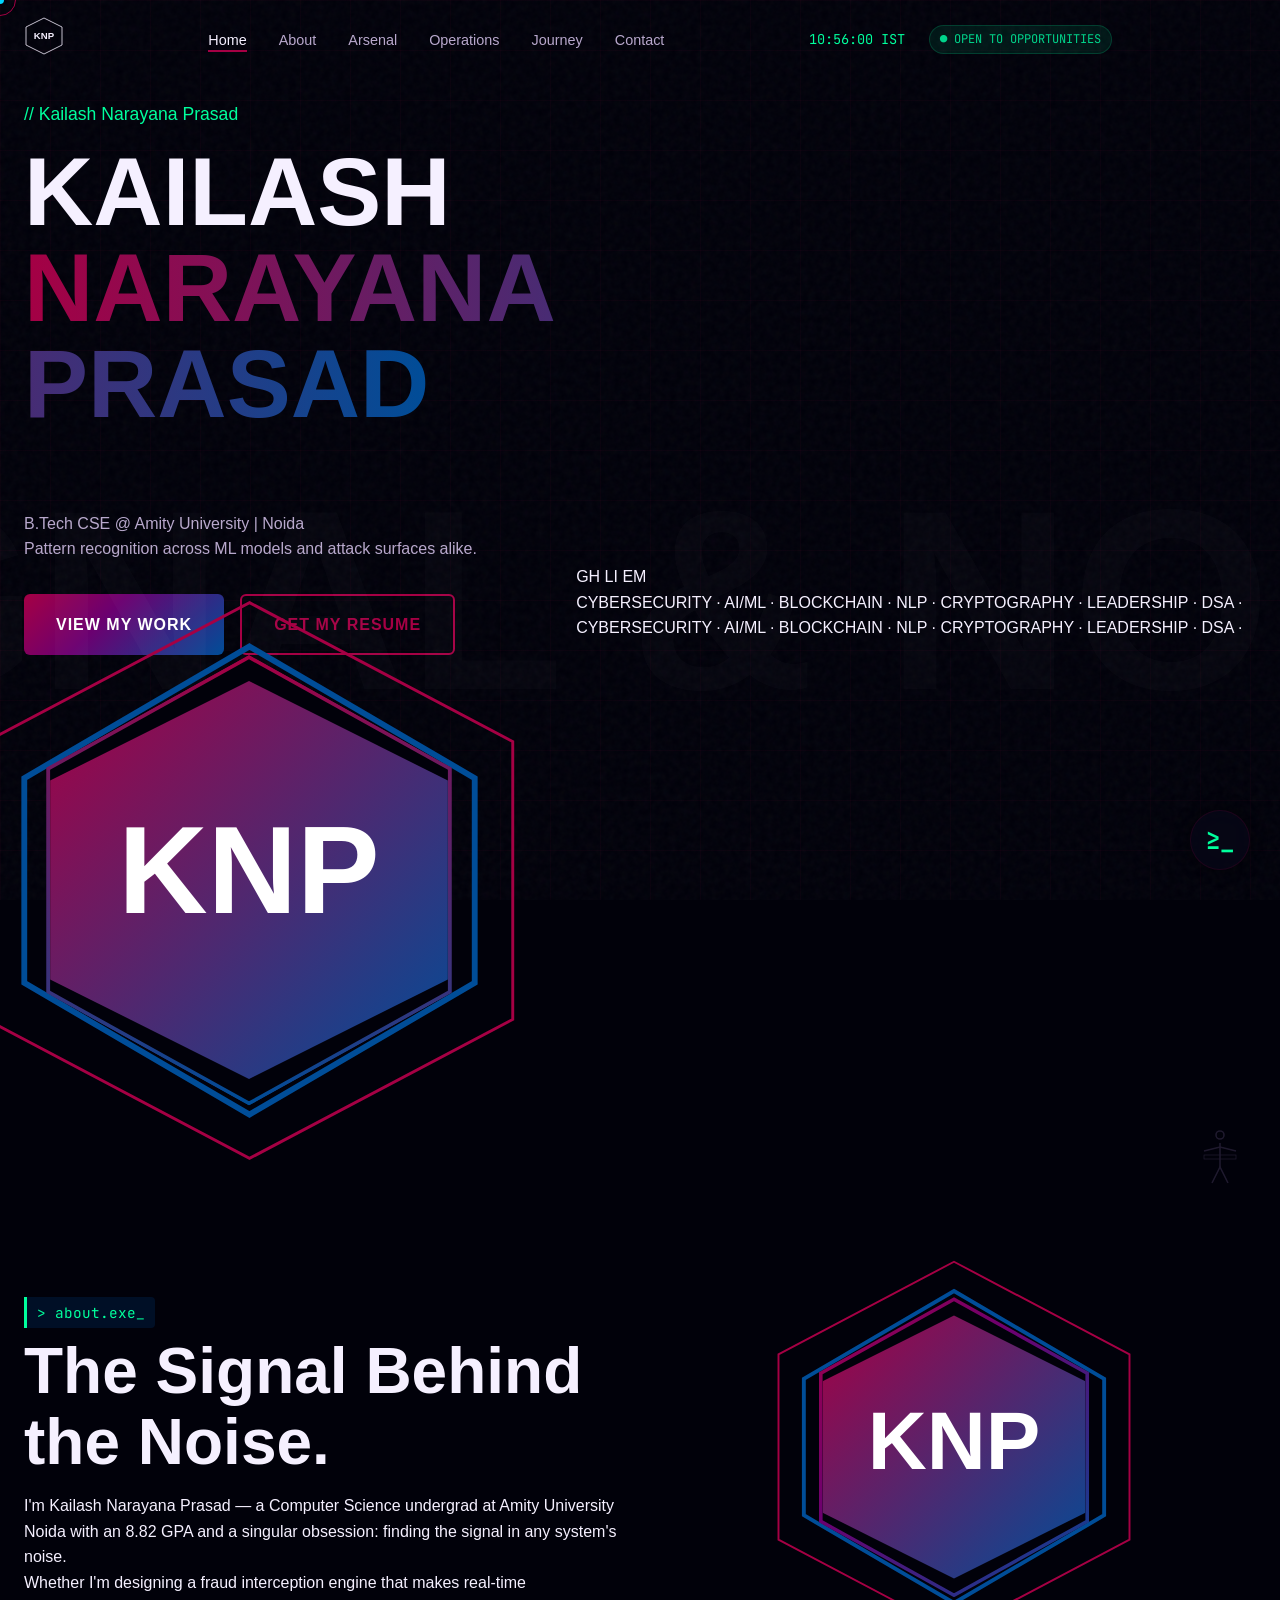
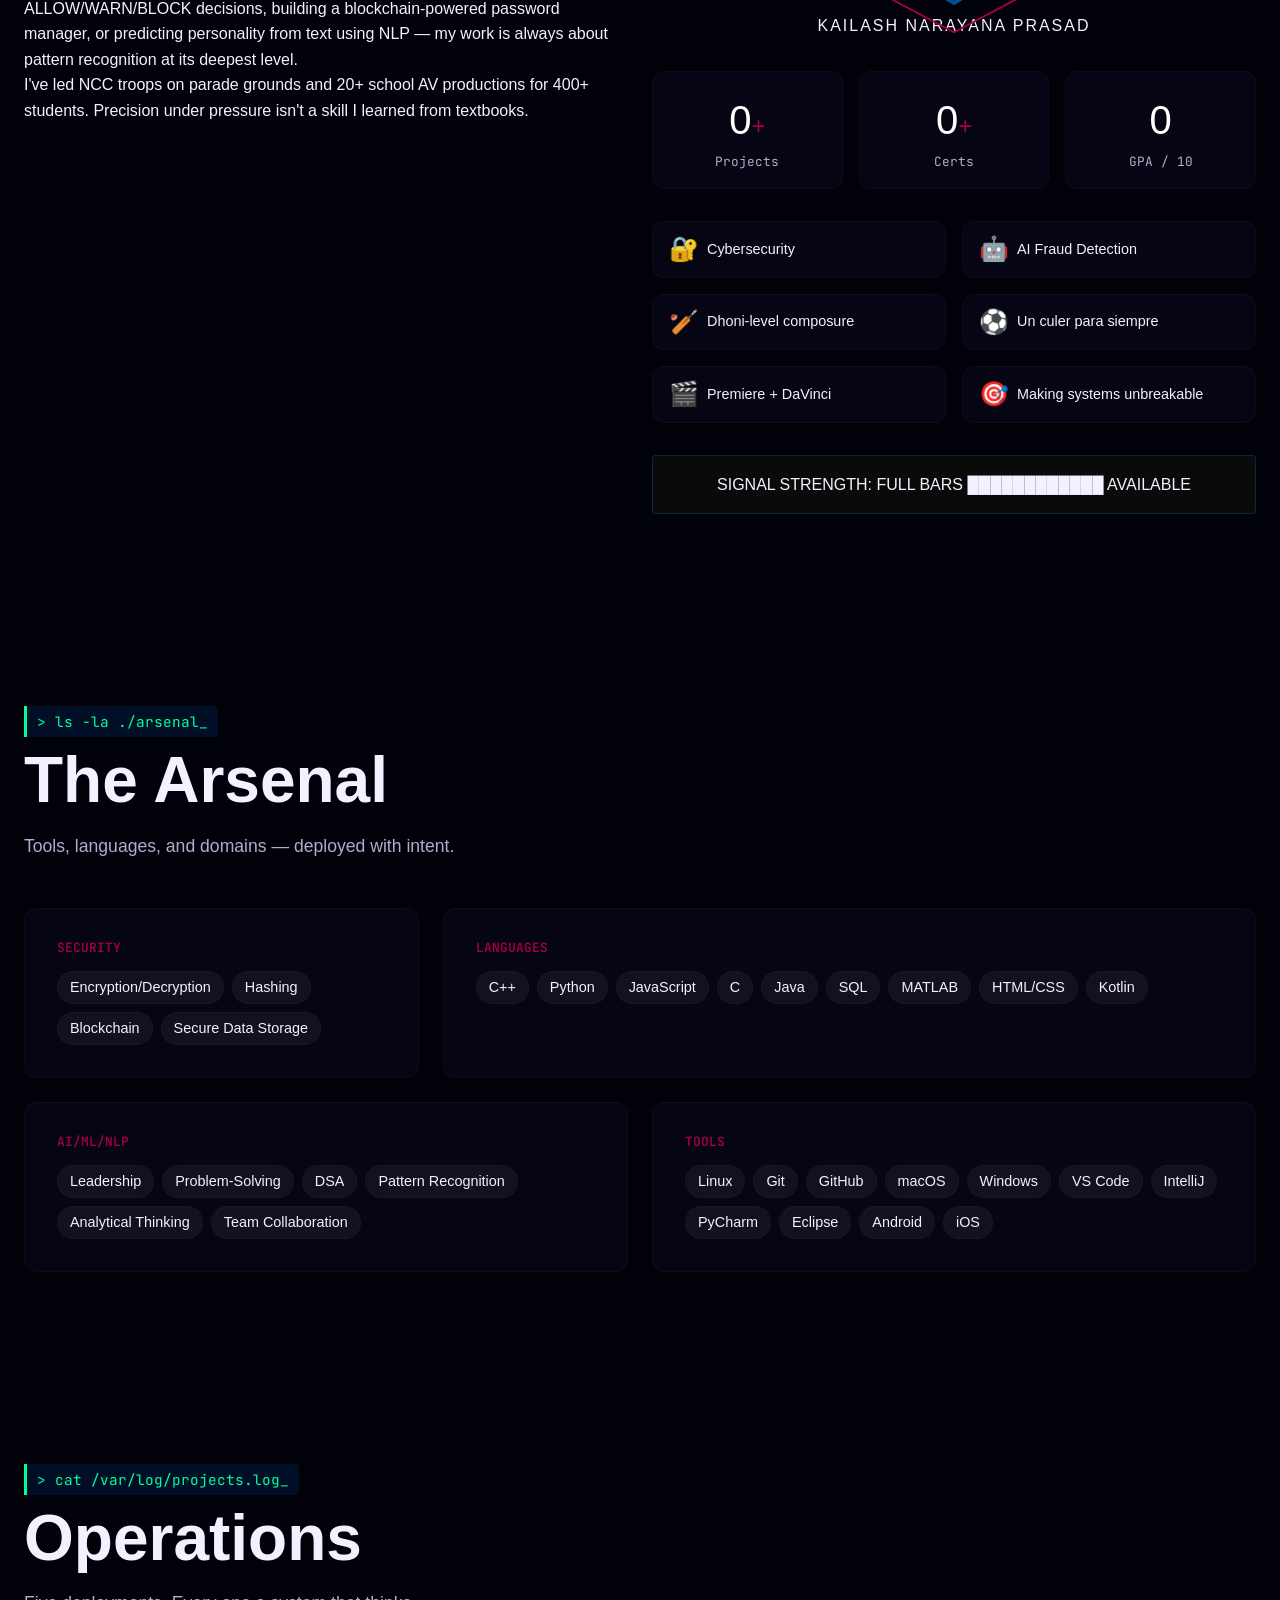
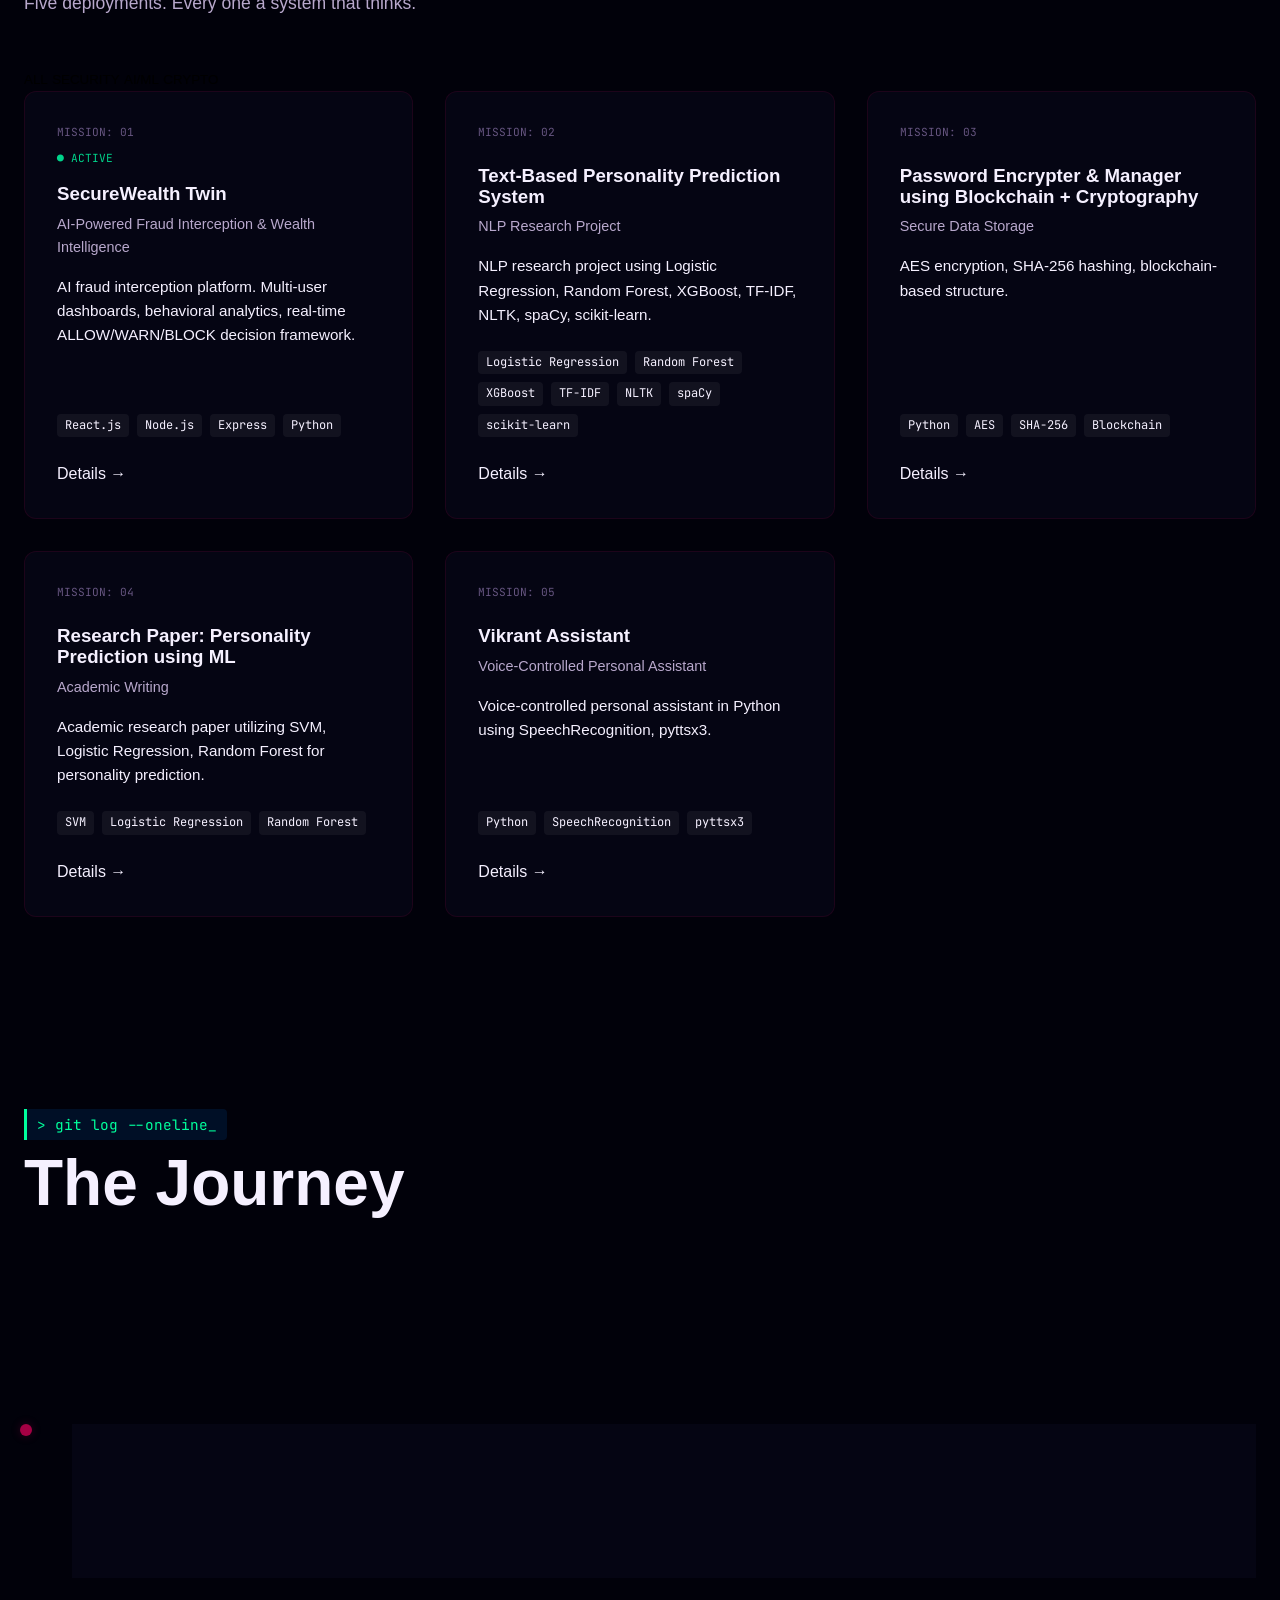
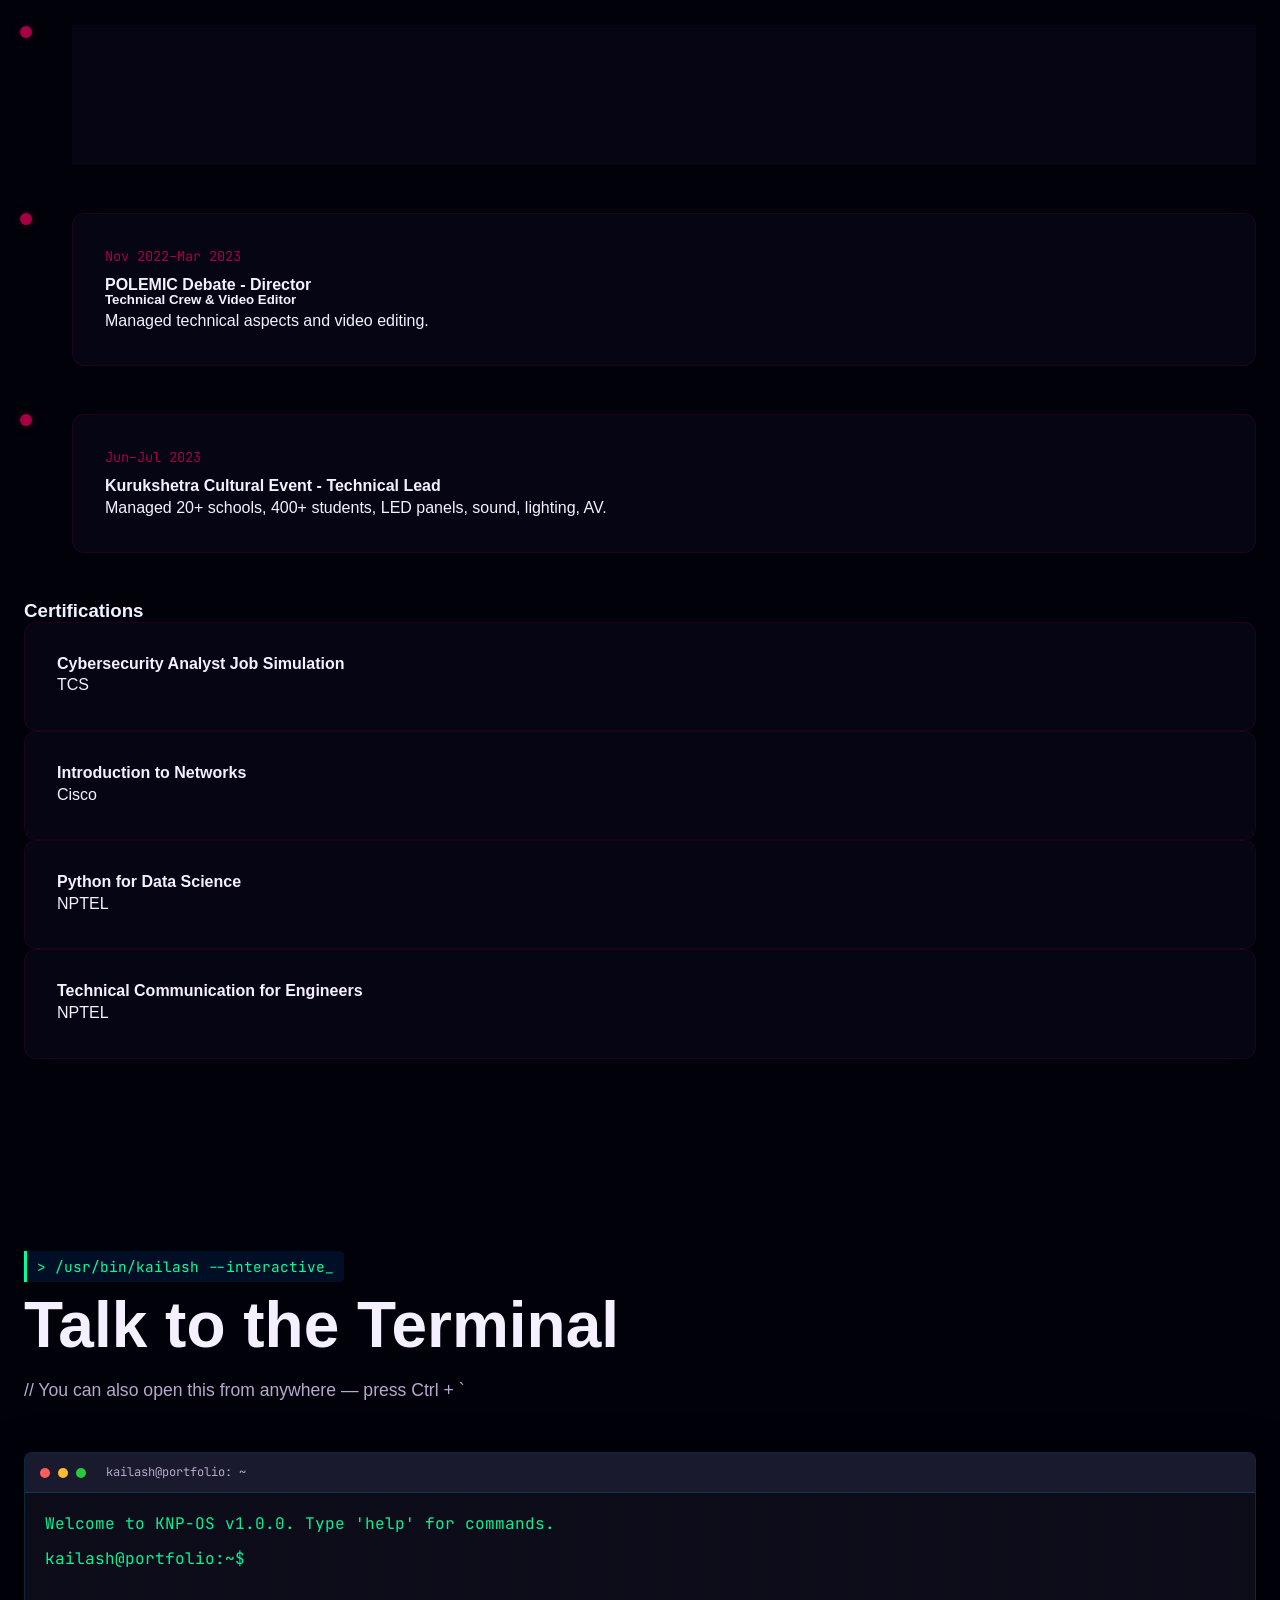
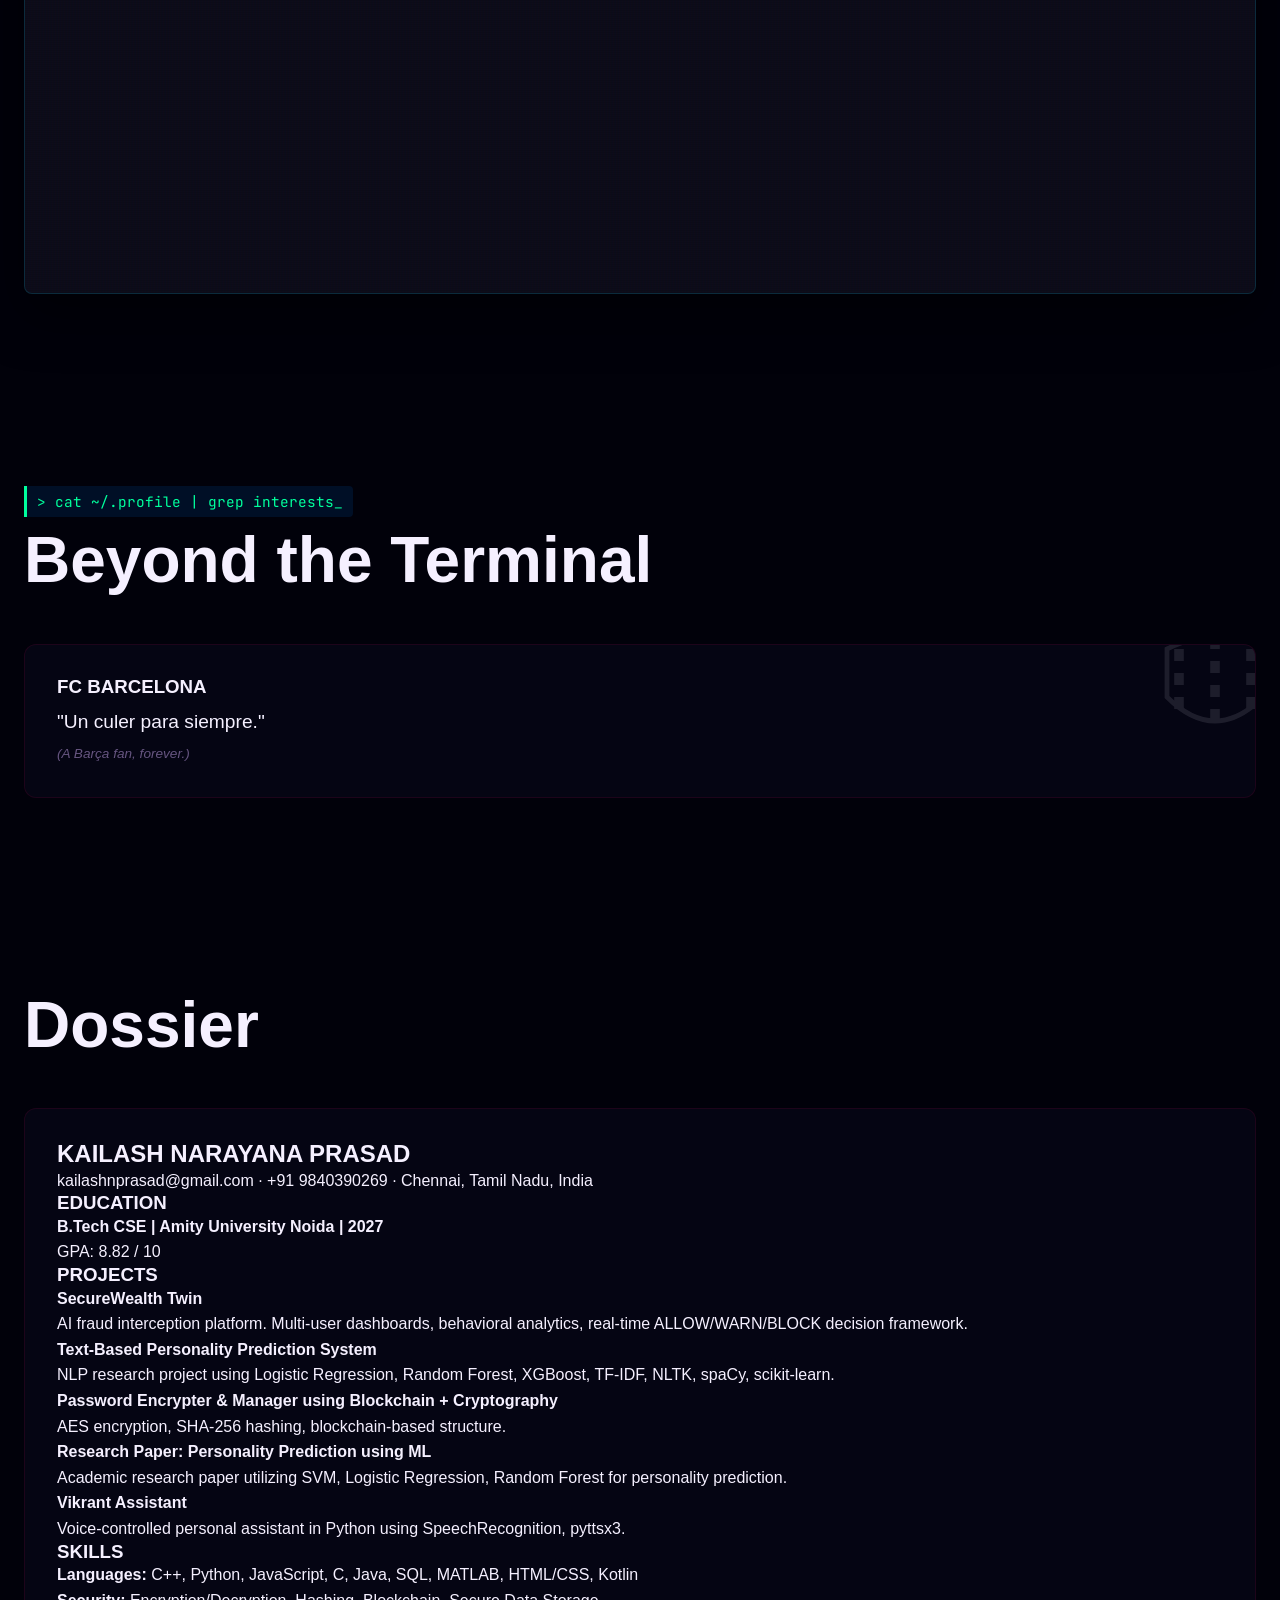
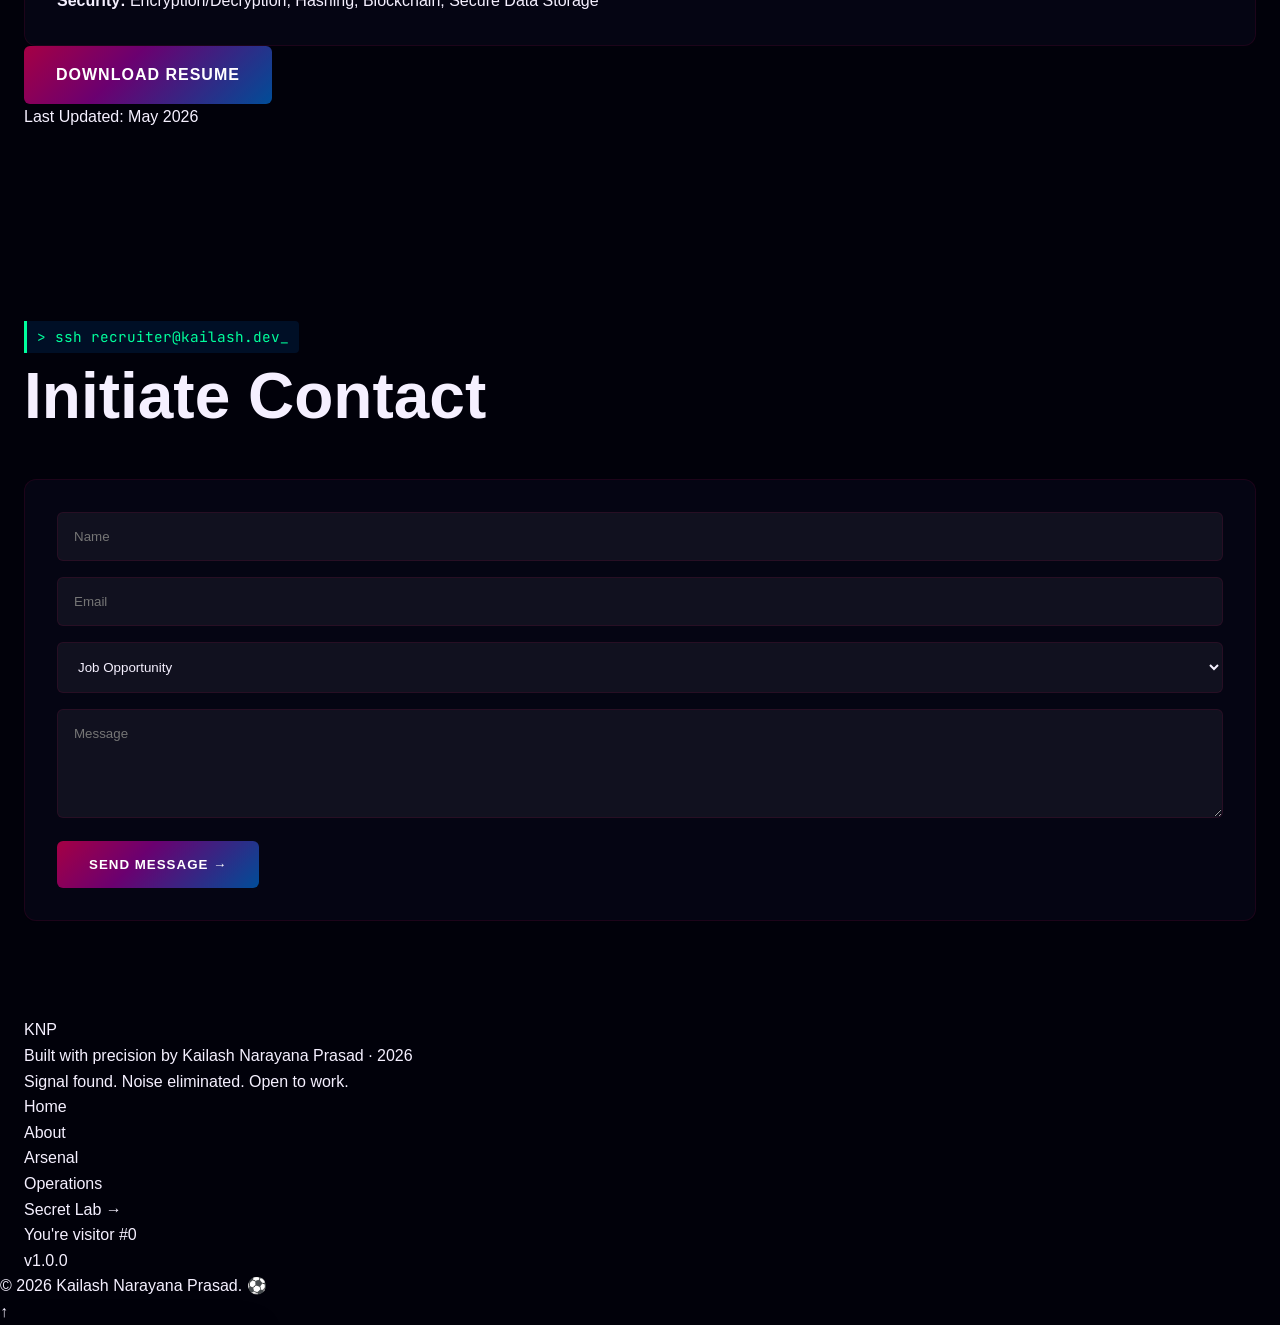
==== commit 59219dc5: "🔧 Fix black screen — loader failsafe + error handling" ====
--- a/index.html
+++ b/index.html
@@ -1,6 +1,28 @@
 <!DOCTYPE html>
 <html lang="en">
 <head>
+  <script>
+    // Nuclear failsafe — if anything crashes, show the site after 4 seconds
+    window._portfolioFailsafe = setTimeout(function() {
+      var loader = document.getElementById('loader') || 
+                   document.getElementById('cinematic-loader') ||
+                   document.getElementById('loading-screen') ||
+                   document.querySelector('[id*="load"]') ||
+                   document.querySelector('[id*="intro"]');
+      if (loader) {
+        loader.style.display = 'none';
+        loader.remove();
+      }
+      document.body.style.overflow = 'auto';
+      document.body.style.visibility = 'visible';
+      document.body.style.opacity = '1';
+      var hero = document.getElementById('hero') ||
+                 document.querySelector('section') ||
+                 document.querySelector('main');
+      if (hero) hero.style.opacity = '1';
+      console.warn('Loader failsafe triggered.');
+    }, 4000);
+  </script>
   <meta charset="UTF-8">
   <meta name="viewport" content="width=device-width, initial-scale=1.0">
   <title>Kailash Narayana Prasad — Cybersecurity & AI/ML Engineer</title>
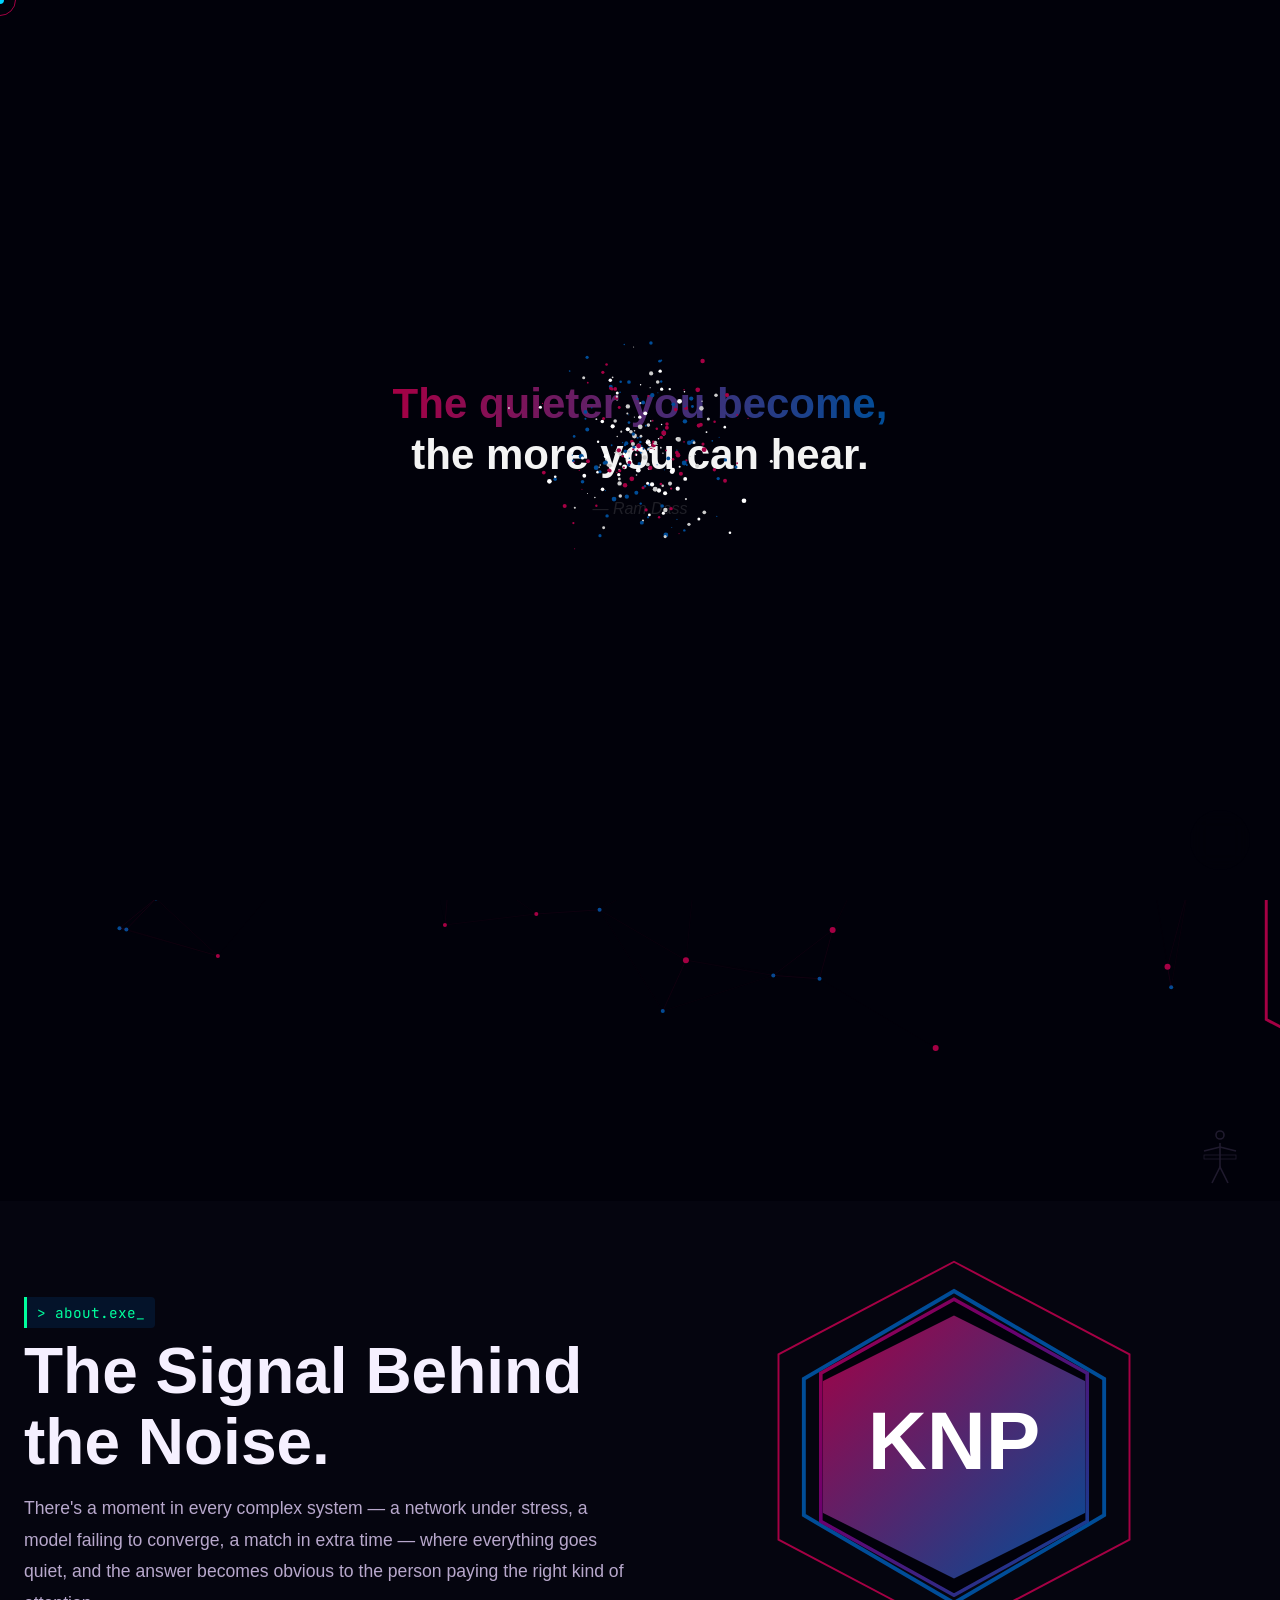
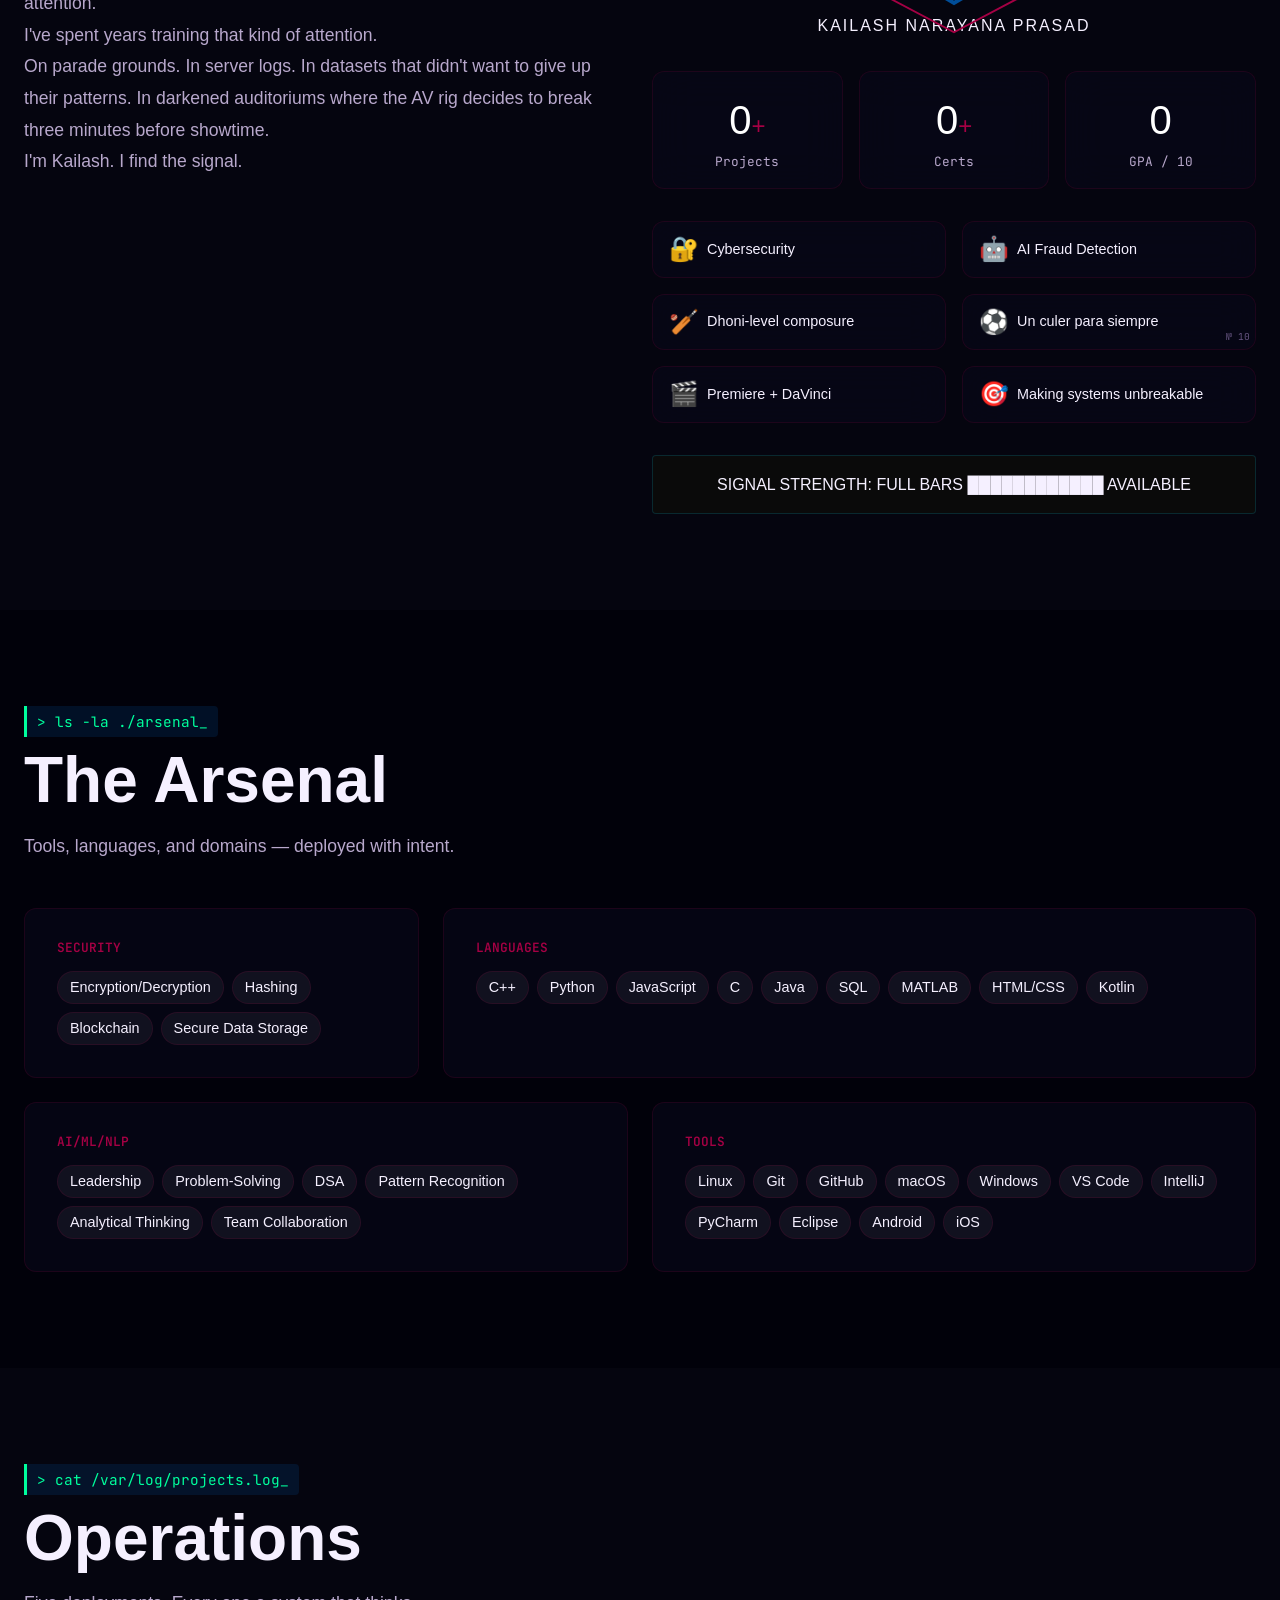
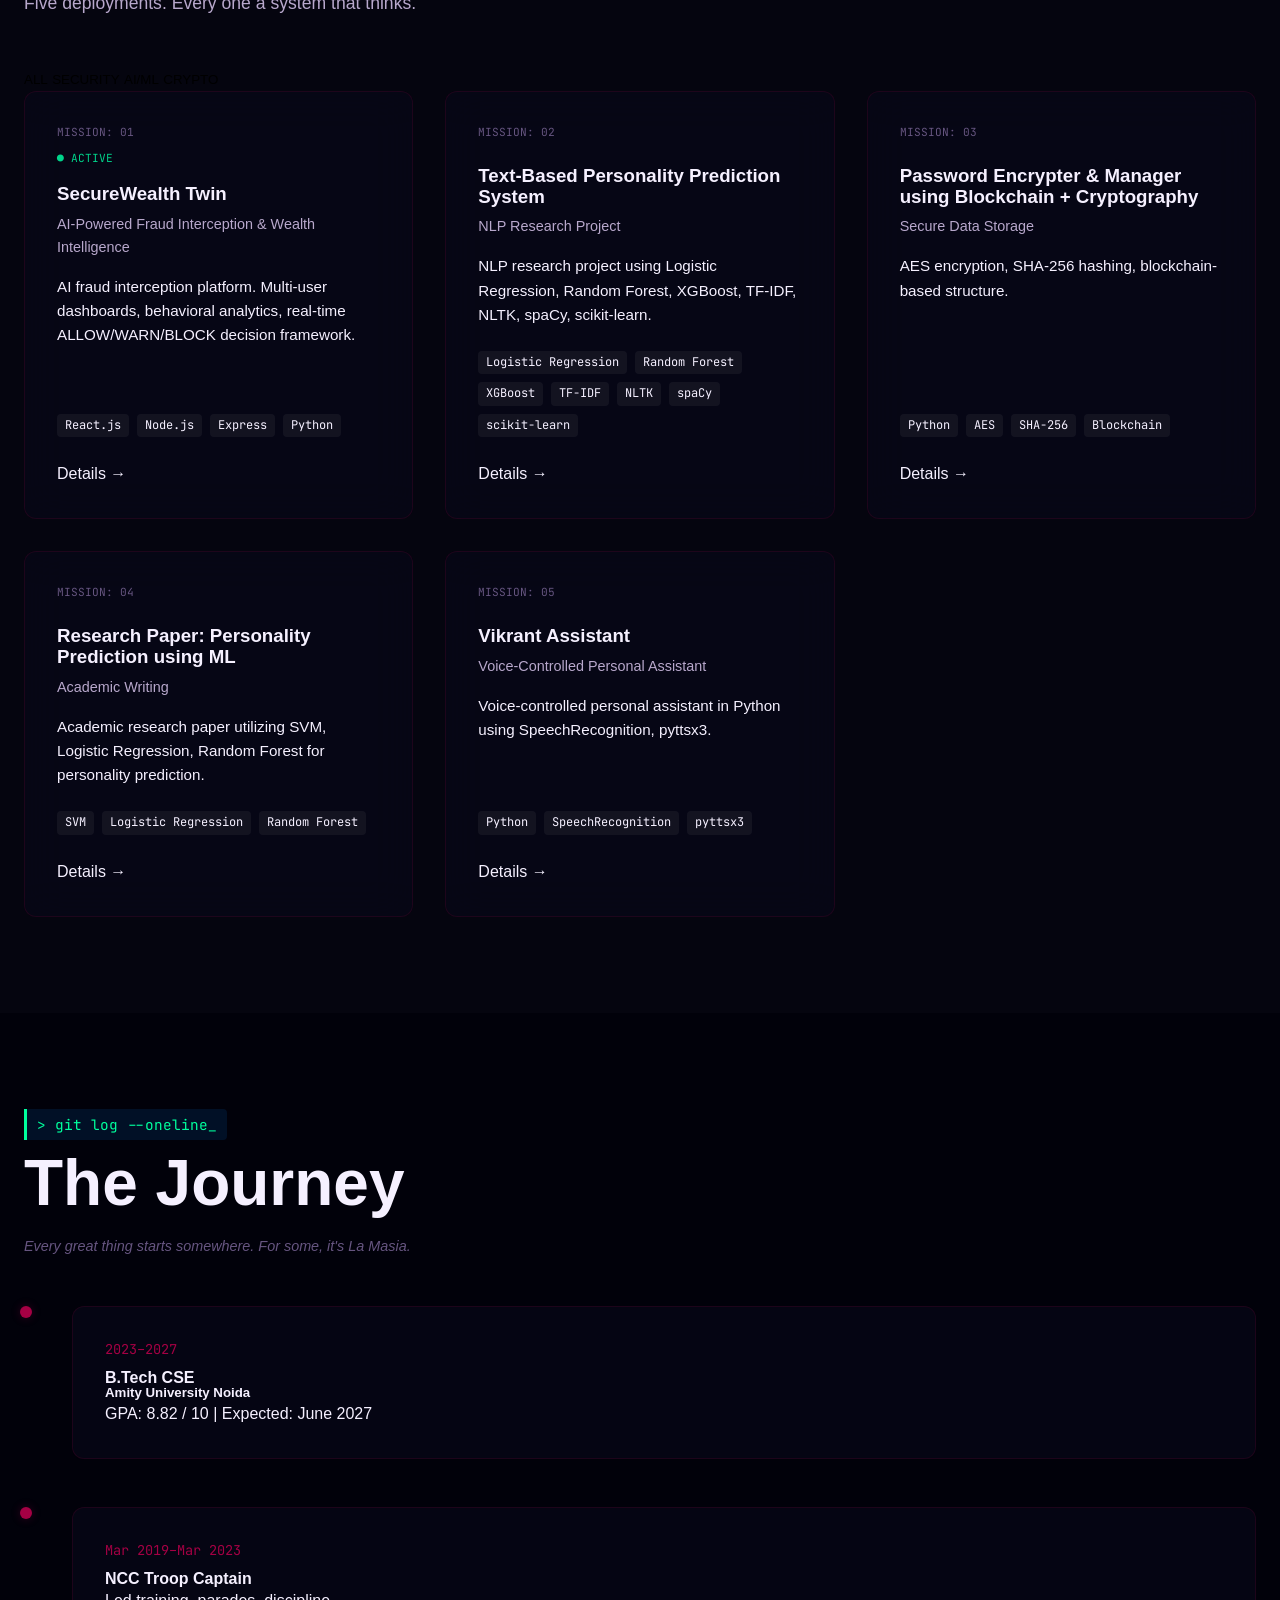
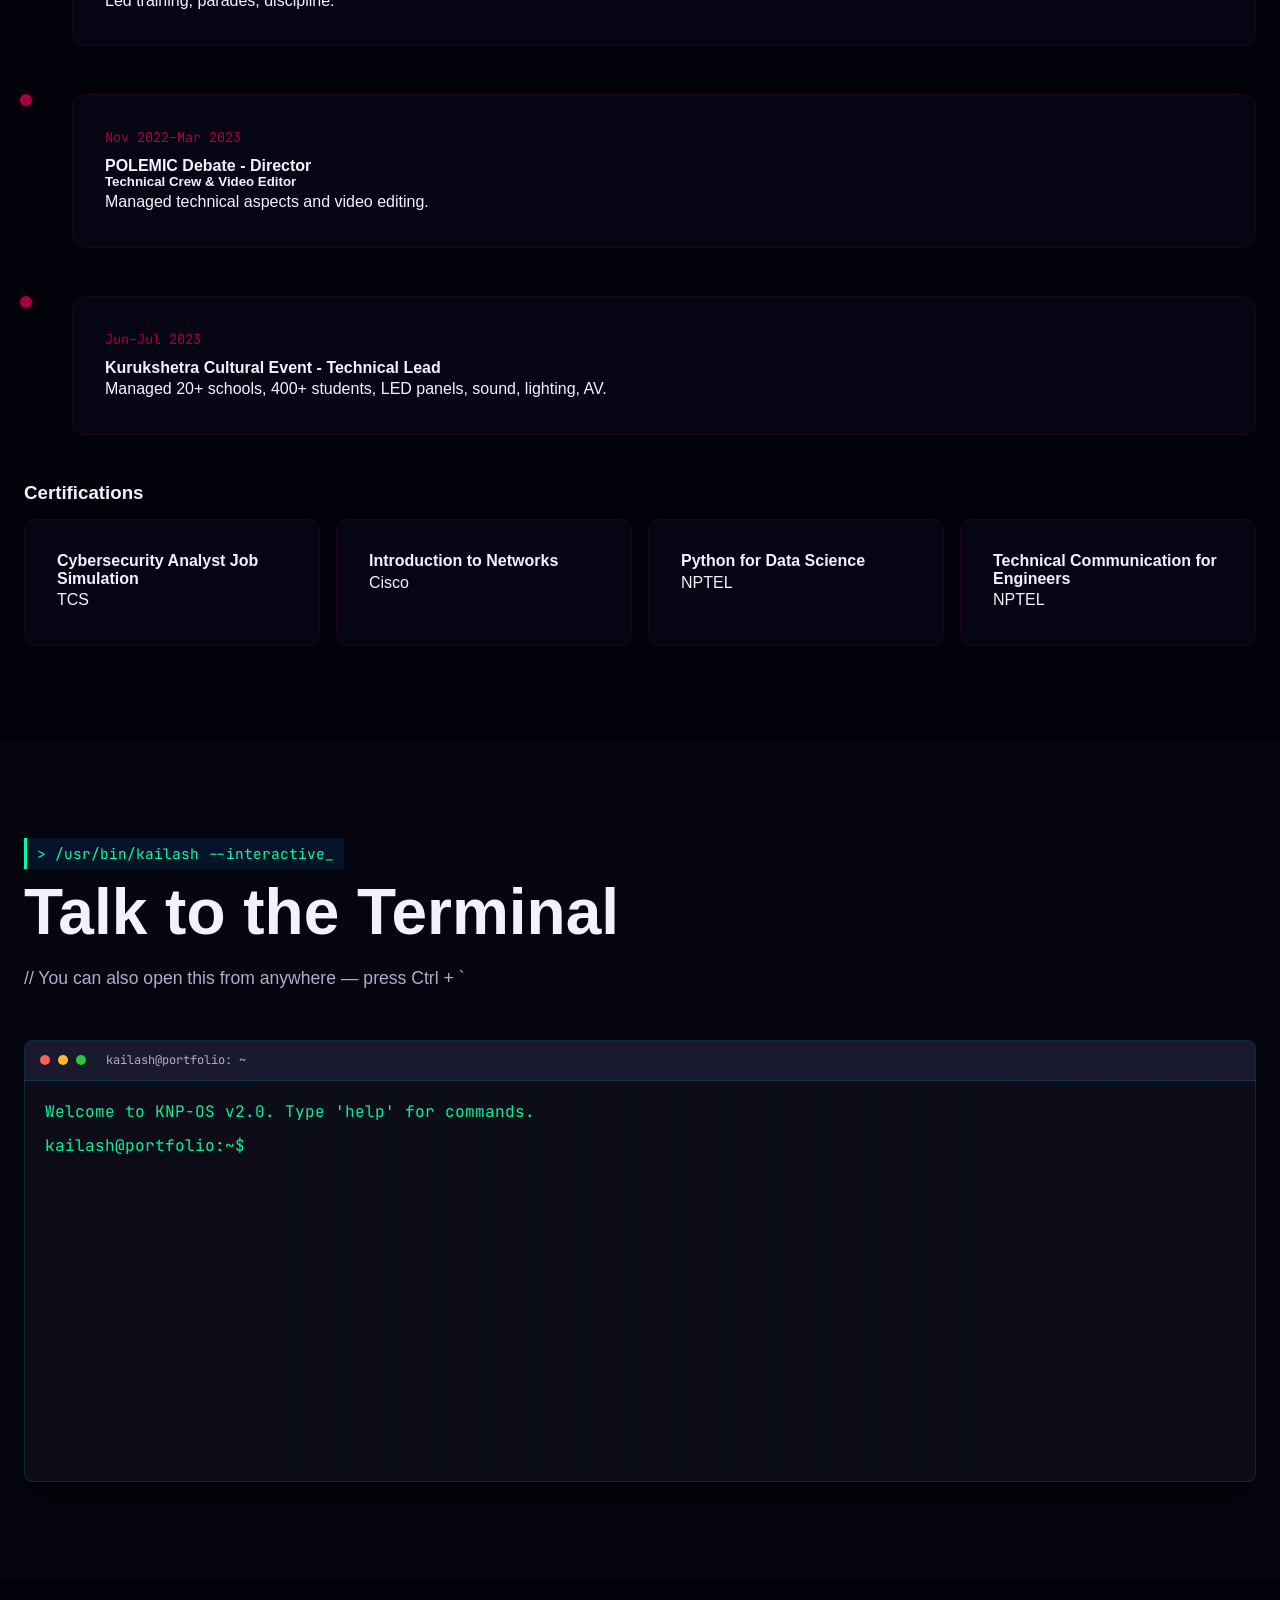
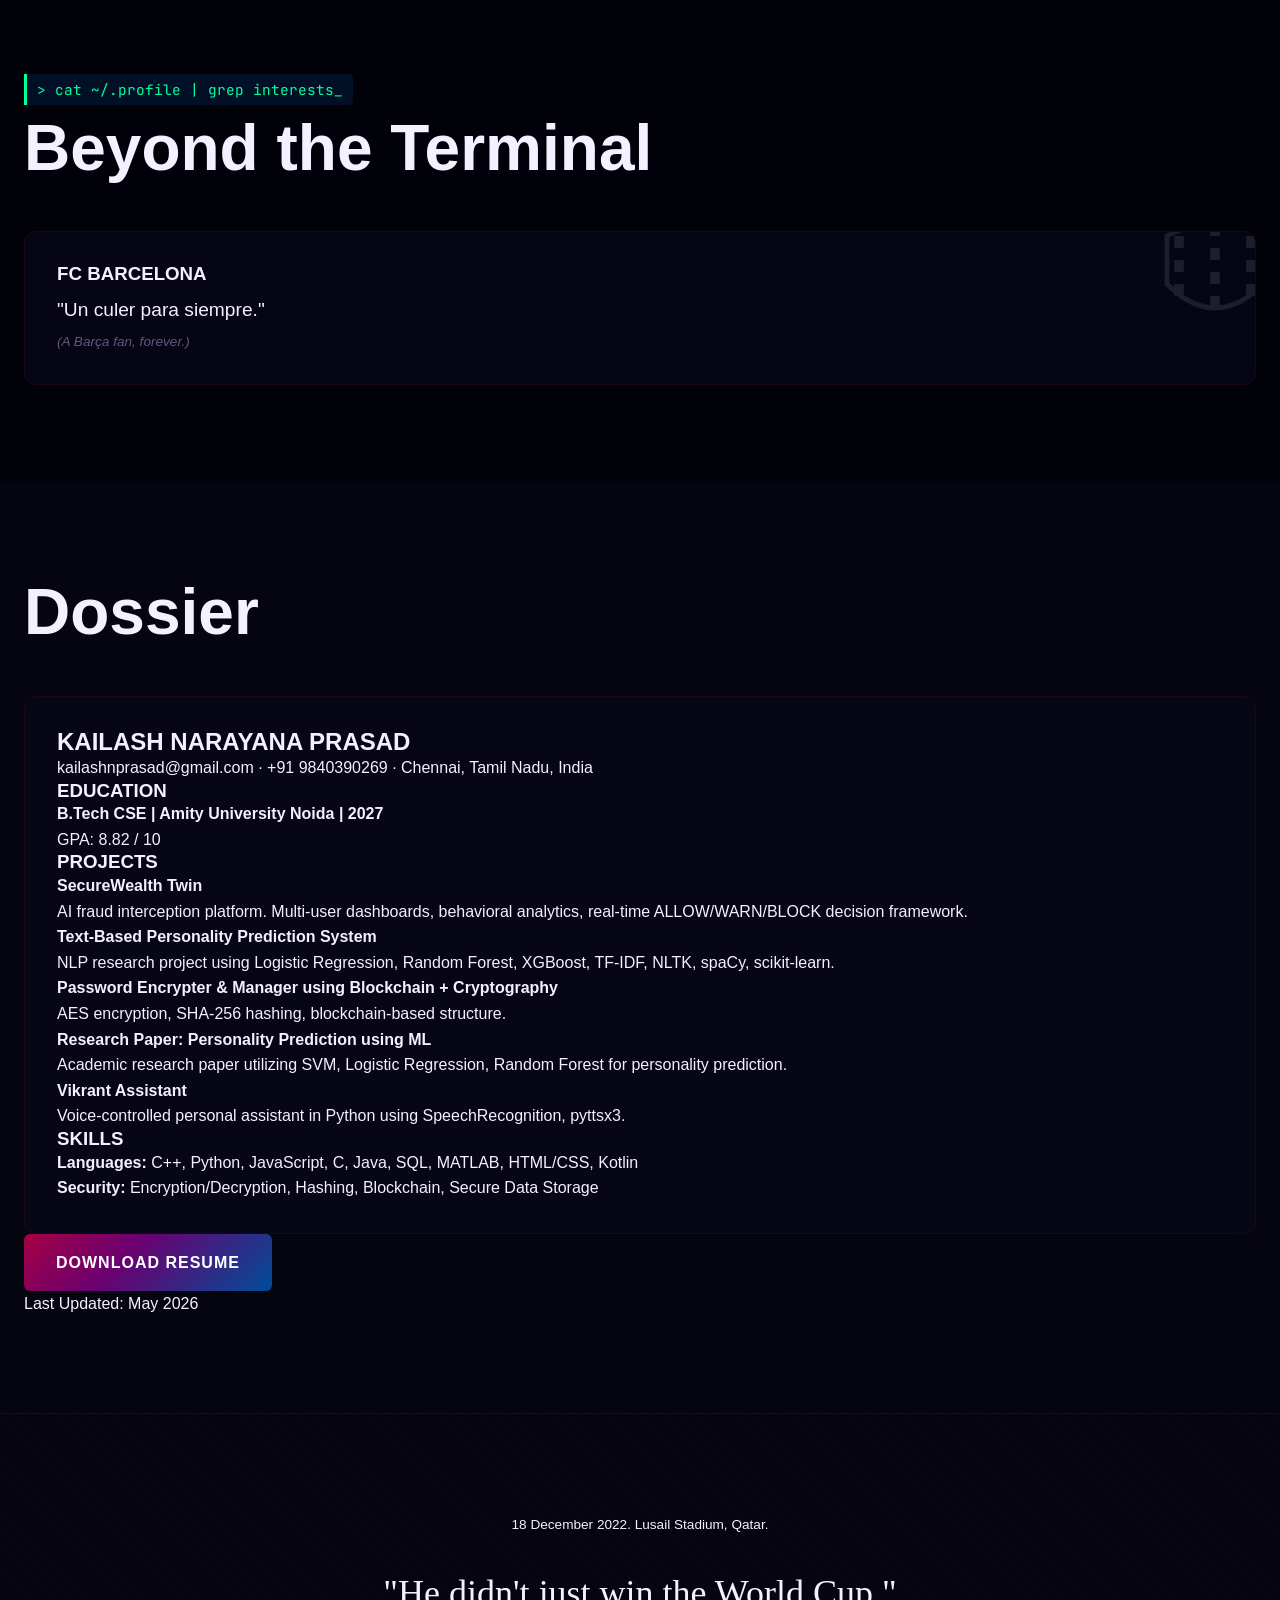
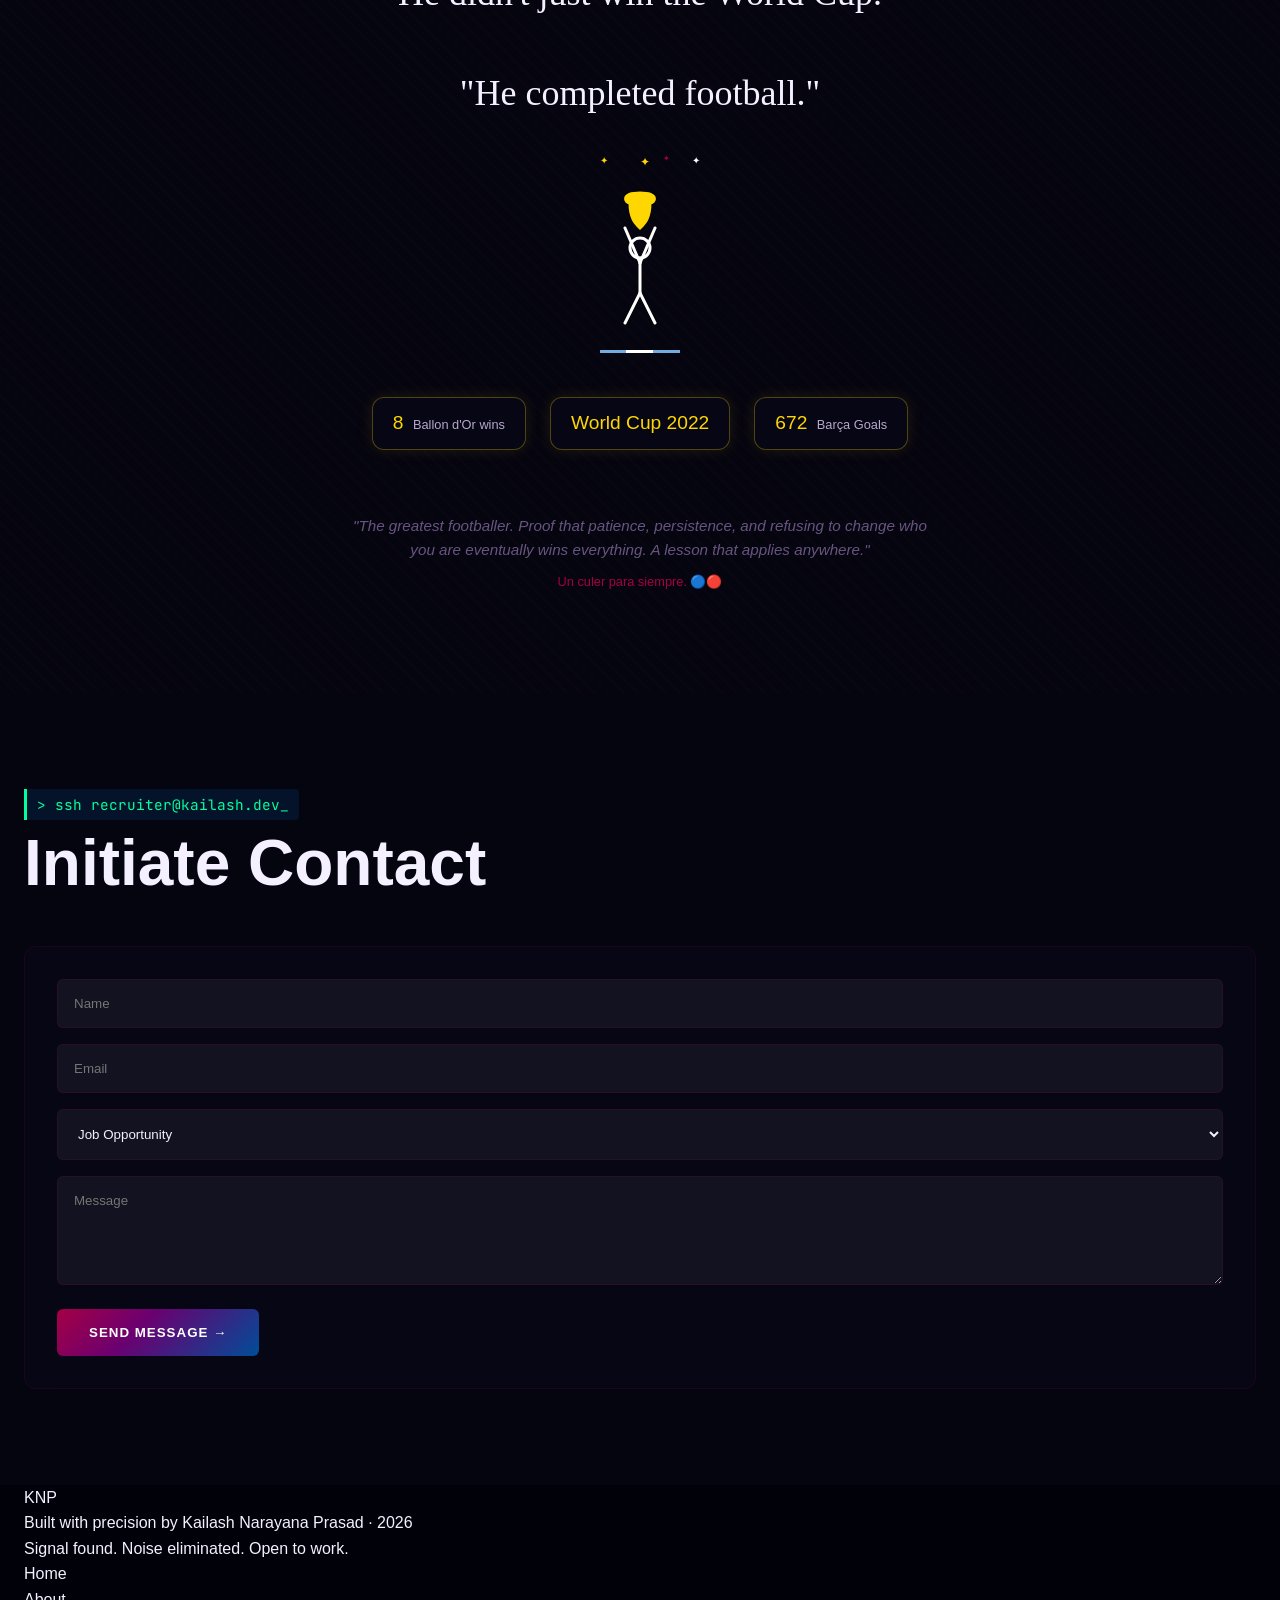
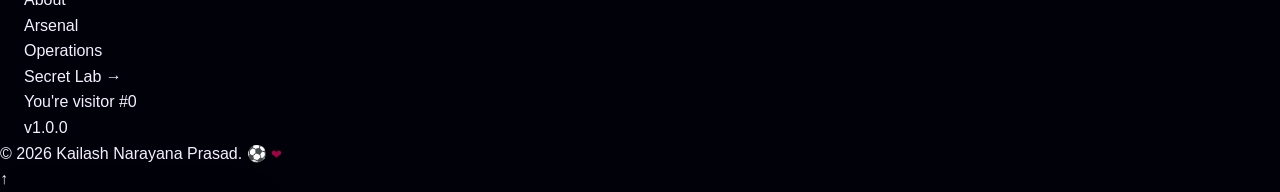
==== commit 31668aef: "✨ Mega fix — sections, terminal, Barça soul, Messi tribute" ====
--- a/index.html
+++ b/index.html
@@ -207,7 +207,7 @@
       </div>
       <div class="hero-marquee">
         <div class="marquee-content">
-          CYBERSECURITY · AI/ML · BLOCKCHAIN · NLP · CRYPTOGRAPHY · LEADERSHIP · DSA · CYBERSECURITY · AI/ML · BLOCKCHAIN · NLP · CRYPTOGRAPHY · LEADERSHIP · DSA · 
+          CYBERSECURITY · AI/ML · 1899 · BLOCKCHAIN · NLP · CRYPTOGRAPHY · LEADERSHIP · DSA · CYBERSECURITY · AI/ML · BLOCKCHAIN · NLP · CRYPTOGRAPHY · LEADERSHIP · DSA · 
         </div>
       </div>
     </div>
@@ -219,10 +219,11 @@
       <div class="col-left span-6">
         <span class="section-label">> about.exe</span>
         <h2 class="section-title">The Signal Behind the Noise.</h2>
-        <div class="bio-text">
-          <p>I'm Kailash Narayana Prasad &mdash; a Computer Science undergrad at Amity University Noida with an 8.82 GPA and a singular obsession: finding the signal in any system's noise.</p>
-          <p>Whether I'm designing a fraud interception engine that makes real-time ALLOW/WARN/BLOCK decisions, building a blockchain-powered password manager, or predicting personality from text using NLP &mdash; my work is always about pattern recognition at its deepest level.</p>
-          <p>I've led NCC troops on parade grounds and 20+ school AV productions for 400+ students. Precision under pressure isn't a skill I learned from textbooks.</p>
+        <div class="bio-text" style="font-size: 1.1rem; line-height: 1.8; color: var(--text-2);">
+          <p>There's a moment in every complex system &mdash; a network under stress, a model failing to converge, a match in extra time &mdash; where everything goes quiet, and the answer becomes obvious to the person paying the right kind of attention.</p>
+          <p>I've spent years training that kind of attention.</p>
+          <p>On parade grounds. In server logs. In datasets that didn't want to give up their patterns. In darkened auditoriums where the AV rig decides to break three minutes before showtime.</p>
+          <p>I'm Kailash. I find the signal.</p>
         </div>
       </div>
       <div class="col-right span-6 flex-column-evenly">
@@ -269,7 +270,10 @@
           <div class="fact-card glass-card"><span class="icon">🔐</span><span class="text">Cybersecurity</span></div>
           <div class="fact-card glass-card"><span class="icon">🤖</span><span class="text">AI Fraud Detection</span></div>
           <div class="fact-card glass-card"><span class="icon">🏏</span><span class="text">Dhoni-level composure</span></div>
-          <div class="fact-card glass-card"><span class="icon">⚽</span><span class="text">Un culer para siempre</span></div>
+          <div class="fact-card glass-card" style="position:relative;">
+            <span class="icon">⚽</span><span class="text">Un culer para siempre</span>
+            <span style="position:absolute; bottom:5px; right:5px; font-size:0.6rem; color:var(--text-3); font-family:var(--font-mono);">№ 10</span>
+          </div>
           <div class="fact-card glass-card"><span class="icon">🎬</span><span class="text">Premiere + DaVinci</span></div>
           <div class="fact-card glass-card"><span class="icon">🎯</span><span class="text">Making systems unbreakable</span></div>
         </div>
@@ -290,7 +294,31 @@
         <p class="section-subtitle">Tools, languages, and domains — deployed with intent.</p>
       </div>
       <div id="skills-bento" class="bento-grid">
-        <!-- Bento grid skills will be injected here -->
+        <!-- Hardcoded Arsenal Content -->
+        <div class="bento-card glass-card span-4">
+          <h4 class="cat-name">SECURITY</h4>
+          <ul class="cat-list">
+            <li>AES Encryption</li><li>SHA-256 Hashing</li><li>Blockchain Security</li><li>Secure Data Storage</li><li>Network Security</li><li>Cryptographic Protocols</li>
+          </ul>
+        </div>
+        <div class="bento-card glass-card span-8">
+          <h4 class="cat-name">LANGUAGES</h4>
+          <ul class="cat-list">
+            <li>Python</li><li>JavaScript</li><li>C++</li><li>C</li><li>Java</li><li>SQL</li><li>Kotlin</li><li>MATLAB</li><li>HTML/CSS</li>
+          </ul>
+        </div>
+        <div class="bento-card glass-card span-6">
+          <h4 class="cat-name">AI/ML/NLP</h4>
+          <ul class="cat-list">
+            <li>NLP (NLTK, spaCy)</li><li>Scikit-learn</li><li>TF-IDF</li><li>Logistic Regression</li><li>Random Forest</li><li>XGBoost</li><li>SVM</li><li>Pandas</li><li>NumPy</li>
+          </ul>
+        </div>
+        <div class="bento-card glass-card span-6">
+          <h4 class="cat-name">TOOLS</h4>
+          <ul class="cat-list">
+            <li>Linux</li><li>Git/GitHub</li><li>VS Code</li><li>IntelliJ IDEA</li><li>Android Studio</li><li>PyCharm</li><li>Eclipse</li><li>Adobe Premiere Pro</li><li>DaVinci Resolve</li>
+          </ul>
+        </div>
       </div>
     </div>
   </section>
@@ -310,7 +338,7 @@
         <button class="filter-btn" data-filter="crypto">CRYPTO</button>
       </div>
       <div id="projects-grid" class="projects-container">
-        <!-- Projects will be injected here -->
+        <!-- Projects will be injected dynamically -->
       </div>
     </div>
   </section>
@@ -321,17 +349,77 @@
       <div class="section-header">
         <span class="section-label">> git log --oneline</span>
         <h2 class="section-title">The Journey</h2>
+        <p style="font-size: 0.9rem; font-style: italic; color: var(--text-3); margin-top: 10px;">Every great thing starts somewhere. For some, it's La Masia.</p>
       </div>
       <div id="timeline" class="timeline-container">
-        <svg id="timeline-svg" width="100%" height="100%"></svg>
         <div id="timeline-items" class="timeline-items">
-          <!-- Timeline items will be injected here -->
+          <!-- Hardcoded Timeline Content -->
+          <div class="timeline-item">
+            <div class="timeline-dot"></div>
+            <div class="timeline-content glass-card">
+              <span class="timeline-period">Mar 2026–Present</span>
+              <h4 class="timeline-title">Team Lead & Fraud Engine Dev | SecureWealth Twin</h4>
+              <h5 class="timeline-subtitle">Amity University Noida</h5>
+              <p class="timeline-desc">• AI fraud interception platform with ALLOW/WARN/BLOCK decision engine<br>• React.js, Node.js, Express, Python</p>
+            </div>
+          </div>
+          <div class="timeline-item">
+            <div class="timeline-dot"></div>
+            <div class="timeline-content glass-card">
+              <span class="timeline-period">2023–2027 (Expected)</span>
+              <h4 class="timeline-title">B.Tech Computer Science & Engineering</h4>
+              <h5 class="timeline-subtitle">Amity University Noida | GPA: 8.82/10</h5>
+            </div>
+          </div>
+          <div class="timeline-item">
+            <div class="timeline-dot"></div>
+            <div class="timeline-content glass-card">
+              <span class="timeline-period">Jun–Jul 2023</span>
+              <h4 class="timeline-title">Technical Lead | Kurukshetra Cultural Event</h4>
+              <h5 class="timeline-subtitle">Chennai</h5>
+              <p class="timeline-desc">• Managed AV systems for 20+ schools, 400+ students<br>• LED panels, sound, lighting, media playback</p>
+            </div>
+          </div>
+          <div class="timeline-item">
+            <div class="timeline-dot"></div>
+            <div class="timeline-content glass-card">
+              <span class="timeline-period">Nov 2022–Mar 2023</span>
+              <h4 class="timeline-title">Technical Director & Video Editor | POLEMIC Debate</h4>
+              <h5 class="timeline-subtitle">Chennai</h5>
+              <p class="timeline-desc">• Photography, videography, post-production</p>
+            </div>
+          </div>
+          <div class="timeline-item">
+            <div class="timeline-dot"></div>
+            <div class="timeline-content glass-card">
+              <span class="timeline-period">Mar 2019–Mar 2023</span>
+              <h4 class="timeline-title">Troop Captain | NCC</h4>
+              <h5 class="timeline-subtitle">Chennai</h5>
+              <p class="timeline-desc">• Led training, parades, discipline for junior cadets</p>
+            </div>
+          </div>
         </div>
       </div>
       <div class="certifications-row">
         <h3 class="row-title">Certifications</h3>
-        <div id="certs-container" class="certs-grid">
-          <!-- Certs will be injected here -->
+        <div id="certs-container" class="certs-grid" style="display: grid; grid-template-columns: repeat(auto-fit, minmax(250px, 1fr)); gap: 1rem; margin-top: 1rem;">
+          <!-- Hardcoded Certs -->
+          <div class="cert-card glass-card">
+            <h4 class="cert-title">Cybersecurity Analyst Job Simulation</h4>
+            <p class="cert-issuer">TCS</p>
+          </div>
+          <div class="cert-card glass-card">
+            <h4 class="cert-title">Introduction to Networks</h4>
+            <p class="cert-issuer">Cisco</p>
+          </div>
+          <div class="cert-card glass-card">
+            <h4 class="cert-title">Python for Data Science</h4>
+            <p class="cert-issuer">NPTEL</p>
+          </div>
+          <div class="cert-card glass-card">
+            <h4 class="cert-title">Technical Communication for Engineers</h4>
+            <p class="cert-issuer">NPTEL</p>
+          </div>
         </div>
       </div>
     </div>
@@ -353,10 +441,10 @@
           <div class="terminal-title">kailash@portfolio: ~</div>
         </div>
         <div id="terminal-body" class="terminal-body">
-          <div class="terminal-output">Welcome to KNP-OS v1.0.0. Type 'help' for commands.</div>
+          <div class="terminal-output">Welcome to KNP-OS v2.0. Type 'help' for commands.</div>
           <div class="terminal-input-line">
             <span class="prompt">kailash@portfolio:~$</span>
-            <input type="text" id="terminal-input" autofocus spellcheck="false">
+            <input type="text" id="terminal-input" spellcheck="false" autocomplete="off">
           </div>
         </div>
       </div>
@@ -384,13 +472,121 @@
       </div>
       <div class="dossier-grid">
         <div class="resume-preview glass-card" id="resume-content">
-          <!-- Resume HTML content will be injected here -->
+          <!-- Hardcoded Resume HTML -->
+          <div style="font-family: var(--font-body); color: var(--text-1); line-height: 1.6;">
+            <div style="border-bottom: 2px solid var(--crimson); padding-bottom: 1rem; margin-bottom: 1rem;">
+              <h2 style="font-family: var(--font-display); font-size: 2rem; margin: 0;">KAILASH NARAYANA PRASAD</h2>
+              <p style="font-family: var(--font-mono); font-size: 0.9rem; color: var(--text-2); margin: 0.5rem 0 0 0;">kailashnprasad@gmail.com · +91 9840390269</p>
+              <p style="font-family: var(--font-mono); font-size: 0.9rem; color: var(--text-2); margin: 0;">Chennai, India · github.com/KailashNp</p>
+            </div>
+            
+            <h3 style="color: var(--crimson); font-size: 1.2rem; margin-bottom: 0.5rem;">EDUCATION</h3>
+            <div style="margin-bottom: 1rem;">
+              <p style="margin: 0; font-weight: bold;">B.Tech CSE | Amity University Noida | 2023–2027</p>
+              <p style="margin: 0; color: var(--text-2);">GPA: 8.82/10</p>
+            </div>
+
+            <h3 style="color: var(--crimson); font-size: 1.2rem; margin-bottom: 0.5rem;">PROJECTS</h3>
+            <div style="margin-bottom: 1rem;">
+              <p style="margin: 0; font-weight: bold;">SecureWealth Twin</p>
+              <p style="margin: 0; color: var(--text-2); font-size: 0.95rem;">AI fraud interception platform using React, Node, Python.</p>
+            </div>
+            <div style="margin-bottom: 1rem;">
+              <p style="margin: 0; font-weight: bold;">CryptoVault</p>
+              <p style="margin: 0; color: var(--text-2); font-size: 0.95rem;">Blockchain-powered password manager.</p>
+            </div>
+
+            <h3 style="color: var(--crimson); font-size: 1.2rem; margin-bottom: 0.5rem;">CERTIFICATIONS</h3>
+            <p style="margin: 0; font-size: 0.95rem;">TCS Cybersecurity Analyst, Cisco Intro to Networks, NPTEL Python, NPTEL Technical Comm.</p>
+
+            <h3 style="color: var(--crimson); font-size: 1.2rem; margin-top: 1rem; margin-bottom: 0.5rem;">SKILLS</h3>
+            <p style="margin: 0; font-size: 0.95rem;"><strong>Languages:</strong> Python, JS, C++, Kotlin, SQL</p>
+            <p style="margin: 0; font-size: 0.95rem;"><strong>Security:</strong> AES, SHA-256, Blockchain, Network Sec</p>
+
+            <h3 style="color: var(--crimson); font-size: 1.2rem; margin-top: 1rem; margin-bottom: 0.5rem;">LEADERSHIP</h3>
+            <p style="margin: 0; font-size: 0.95rem;">NCC Troop Captain, POLEMIC Technical Director, Kurukshetra AV Lead</p>
+          </div>
         </div>
         <div class="dossier-actions">
           <a href="resume/kailash-resume.pdf" class="btn btn-primary" download>Download Resume</a>
           <div class="last-updated">Last Updated: May 2026</div>
         </div>
       </div>
+    </div>
+  </section>
+
+  <!-- MESSI SECTION -->
+  <section id="greatest-moment" style="background-color: var(--deep); position: relative; padding: 100px 0; border-top: 1px solid rgba(255,255,255,0.05);">
+    <div style="position: absolute; inset: 0; background: repeating-linear-gradient(45deg, rgba(165, 0, 68, 0.04) 0px, rgba(165, 0, 68, 0.04) 2px, transparent 2px, transparent 10px); z-index: 0;"></div>
+    <div class="container" style="position: relative; z-index: 1; text-align: center;">
+      
+      <p class="mono terminal-green" style="font-size: 0.85rem; margin-bottom: 2rem;">18 December 2022. Lusail Stadium, Qatar.</p>
+      
+      <h2 style="font-family: var(--font-serif); font-size: clamp(2rem, 5vw, 36px); font-weight: normal; max-width: 800px; margin: 0 auto; line-height: 1.4;">
+        "He didn't just win the World Cup."<br><br>"He completed football."
+      </h2>
+      
+      <div style="margin: 4rem auto; position: relative; height: 150px; width: 100px;">
+        <style>
+          @keyframes bounceJump {
+            0%, 100% { transform: translateY(0); }
+            50% { transform: translateY(-15px); }
+          }
+          @keyframes floatStar {
+            0% { transform: translateY(10px); opacity: 0; }
+            50% { opacity: 1; }
+            100% { transform: translateY(-20px); opacity: 0; }
+          }
+        </style>
+        <!-- Tiny particles/stars -->
+        <div style="position: absolute; width: 100%; height: 100%; top: -30px;">
+          <span style="position: absolute; left: 10%; animation: floatStar 3s infinite 0.1s; color: #FFD700; font-size: 10px;">✦</span>
+          <span style="position: absolute; right: 20%; animation: floatStar 2.5s infinite 0.5s; color: var(--crimson); font-size: 8px;">✦</span>
+          <span style="position: absolute; left: 50%; animation: floatStar 3.5s infinite 0.3s; color: #FFD700; font-size: 12px;">✦</span>
+          <span style="position: absolute; right: -10%; animation: floatStar 2.8s infinite 0.8s; color: white; font-size: 10px;">✦</span>
+        </div>
+        <!-- Stick figure holding trophy -->
+        <div style="animation: bounceJump 1s ease-in-out infinite;">
+          <svg viewBox="0 0 100 150" width="100" height="150" stroke="white" stroke-width="3" stroke-linecap="round" fill="none">
+            <!-- Trophy -->
+            <path d="M40,20 C35,20 30,10 50,10 C70,10 65,20 60,20 C60,35 55,40 50,45 C45,40 40,35 40,20 Z" stroke="#FFD700" fill="#FFD700"/>
+            <!-- Head -->
+            <circle cx="50" cy="65" r="10" />
+            <!-- Body -->
+            <line x1="50" y1="75" x2="50" y2="110" />
+            <!-- Arms raised to trophy -->
+            <line x1="50" y1="80" x2="35" y2="45" />
+            <line x1="50" y1="80" x2="65" y2="45" />
+            <!-- Legs -->
+            <line x1="50" y1="110" x2="35" y2="140" />
+            <line x1="50" y1="110" x2="65" y2="140" />
+          </svg>
+        </div>
+        <!-- Argentina Flag Bar -->
+        <div style="position: absolute; bottom: -20px; left: 50%; transform: translateX(-50%); width: 80px; height: 3px; background: linear-gradient(to right, #74ACDF 33%, white 33%, white 66%, #74ACDF 66%);"></div>
+      </div>
+
+      <div style="display: flex; justify-content: center; gap: 1.5rem; flex-wrap: wrap; margin-bottom: 4rem;">
+        <div class="glass-card" style="padding: 10px 20px; border-color: rgba(255,215,0,0.3); box-shadow: 0 0 15px rgba(255,215,0,0.1);">
+          <span style="font-family: var(--font-display); font-size: 1.2rem; color: #FFD700;">8</span>
+          <span style="font-size: 0.8rem; margin-left: 5px; color: var(--text-2);">Ballon d'Or wins</span>
+        </div>
+        <div class="glass-card" style="padding: 10px 20px; border-color: rgba(255,215,0,0.3); box-shadow: 0 0 15px rgba(255,215,0,0.1);">
+          <span style="font-family: var(--font-display); font-size: 1.2rem; color: #FFD700;">World Cup 2022</span>
+        </div>
+        <div class="glass-card" style="padding: 10px 20px; border-color: rgba(255,215,0,0.3); box-shadow: 0 0 15px rgba(255,215,0,0.1);">
+          <span style="font-family: var(--font-display); font-size: 1.2rem; color: #FFD700;">672</span>
+          <span style="font-size: 0.8rem; margin-left: 5px; color: var(--text-2);">Barça Goals</span>
+        </div>
+      </div>
+
+      <div style="max-width: 600px; margin: 0 auto; color: var(--text-3); font-style: italic; font-size: 0.95rem; line-height: 1.6;">
+        "The greatest footballer. Proof that patience, persistence, and refusing to change who you are eventually wins everything. A lesson that applies anywhere."
+      </div>
+      <div style="margin-top: 10px; font-size: 0.8rem; color: var(--crimson);">
+        Un culer para siempre. 🔵🔴
+      </div>
+      
     </div>
   </section>
 
@@ -457,7 +653,7 @@
       </div>
     </div>
     <div class="footer-bottom">
-      <div class="copyright">© 2026 Kailash Narayana Prasad. <span class="hidden-trigger">⚽</span></div>
+      <div class="copyright">© 2026 Kailash Narayana Prasad. <span class="hidden-trigger">⚽</span> <span style="color: var(--crimson); font-size: 0.8rem; cursor: default;" title="Visca el Barça">❤</span></div>
       <a href="#hero" class="back-to-top">↑</a>
     </div>
   </footer>
--- a/assets/css/main.css
+++ b/assets/css/main.css
@@ -169,3 +169,30 @@
   background: linear-gradient(135deg, rgba(165, 0, 68, 0.15) 0%, rgba(0, 77, 152, 0.15) 100%);
   border: 1px solid var(--crimson-glow);
 }
+
+/* Custom Cursor Fixes */
+*, *::before, *::after { cursor: none !important; }
+
+.cursor-dot, .cursor-ring {
+  z-index: 99999 !important;
+}
+
+/* Alternating Section Backgrounds */
+section:nth-of-type(odd) {
+  background-color: var(--void);
+}
+section:nth-of-type(even) {
+  background-color: var(--deep);
+}
+
+/* Splitting.js Char Fallback */
+.char { 
+  display: inline-block; 
+  opacity: 0; 
+  transform: translateY(20px);
+  transition: opacity 0.4s ease, transform 0.4s ease; 
+}
+.char.visible { 
+  opacity: 1; 
+  transform: translateY(0); 
+}
--- a/assets/css/components.css
+++ b/assets/css/components.css
@@ -744,7 +744,7 @@
   font-family: var(--font-mono);
   font-size: 24px;
   font-weight: bold;
-  z-index: 9000;
+  z-index: 10000;
   display: flex;
   align-items: center;
   justify-content: center;
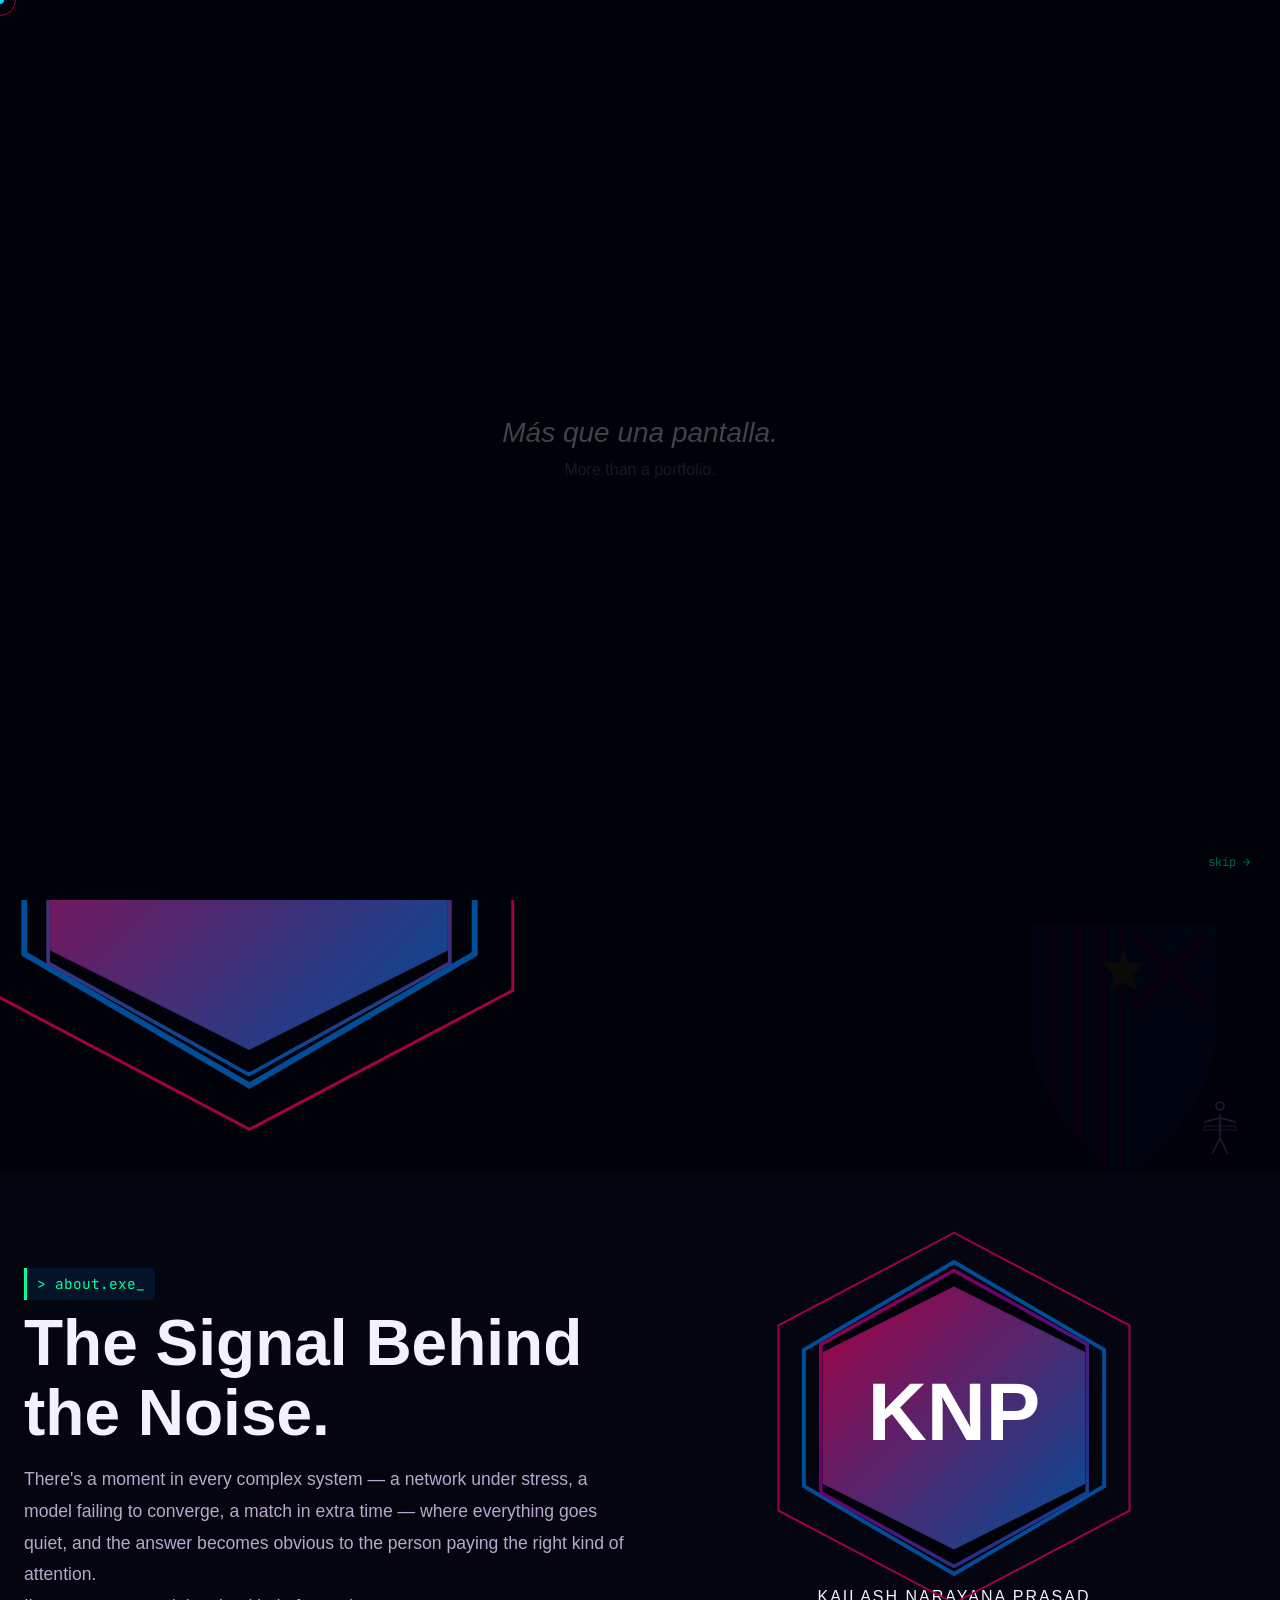
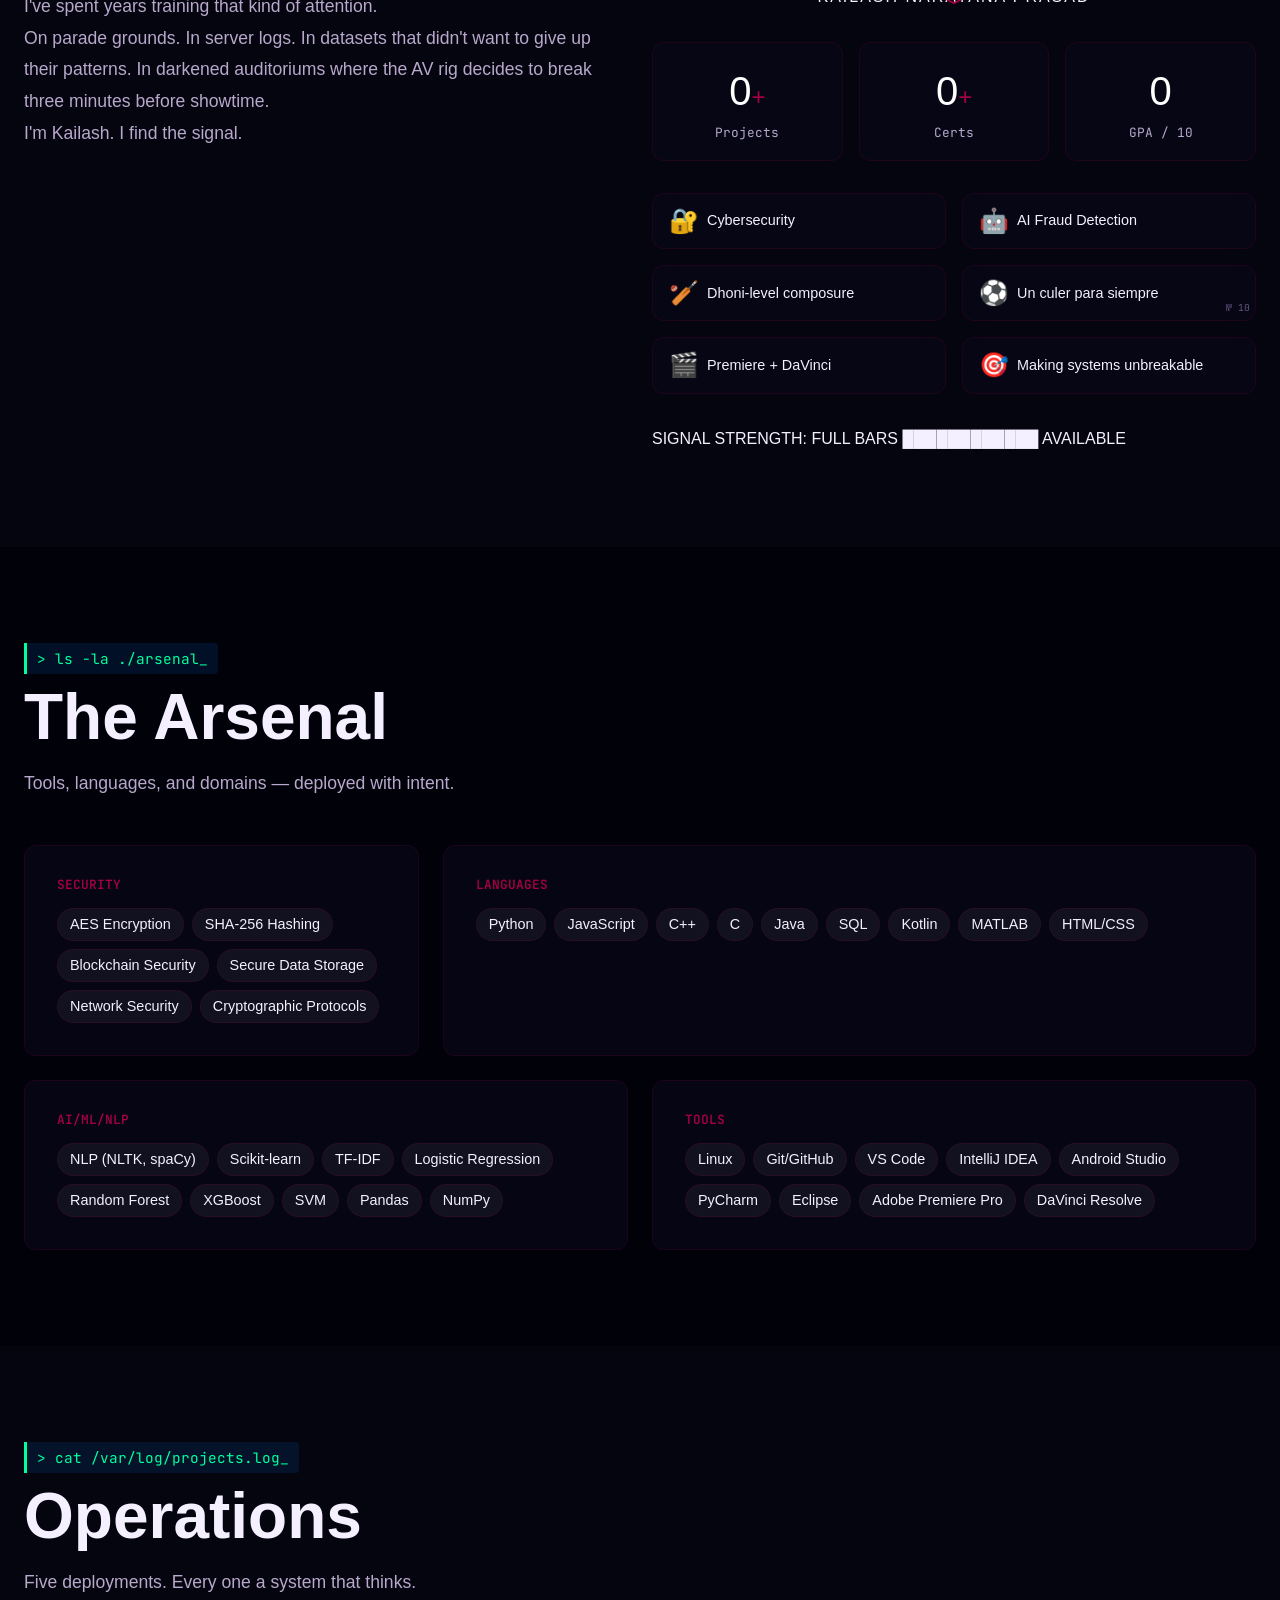
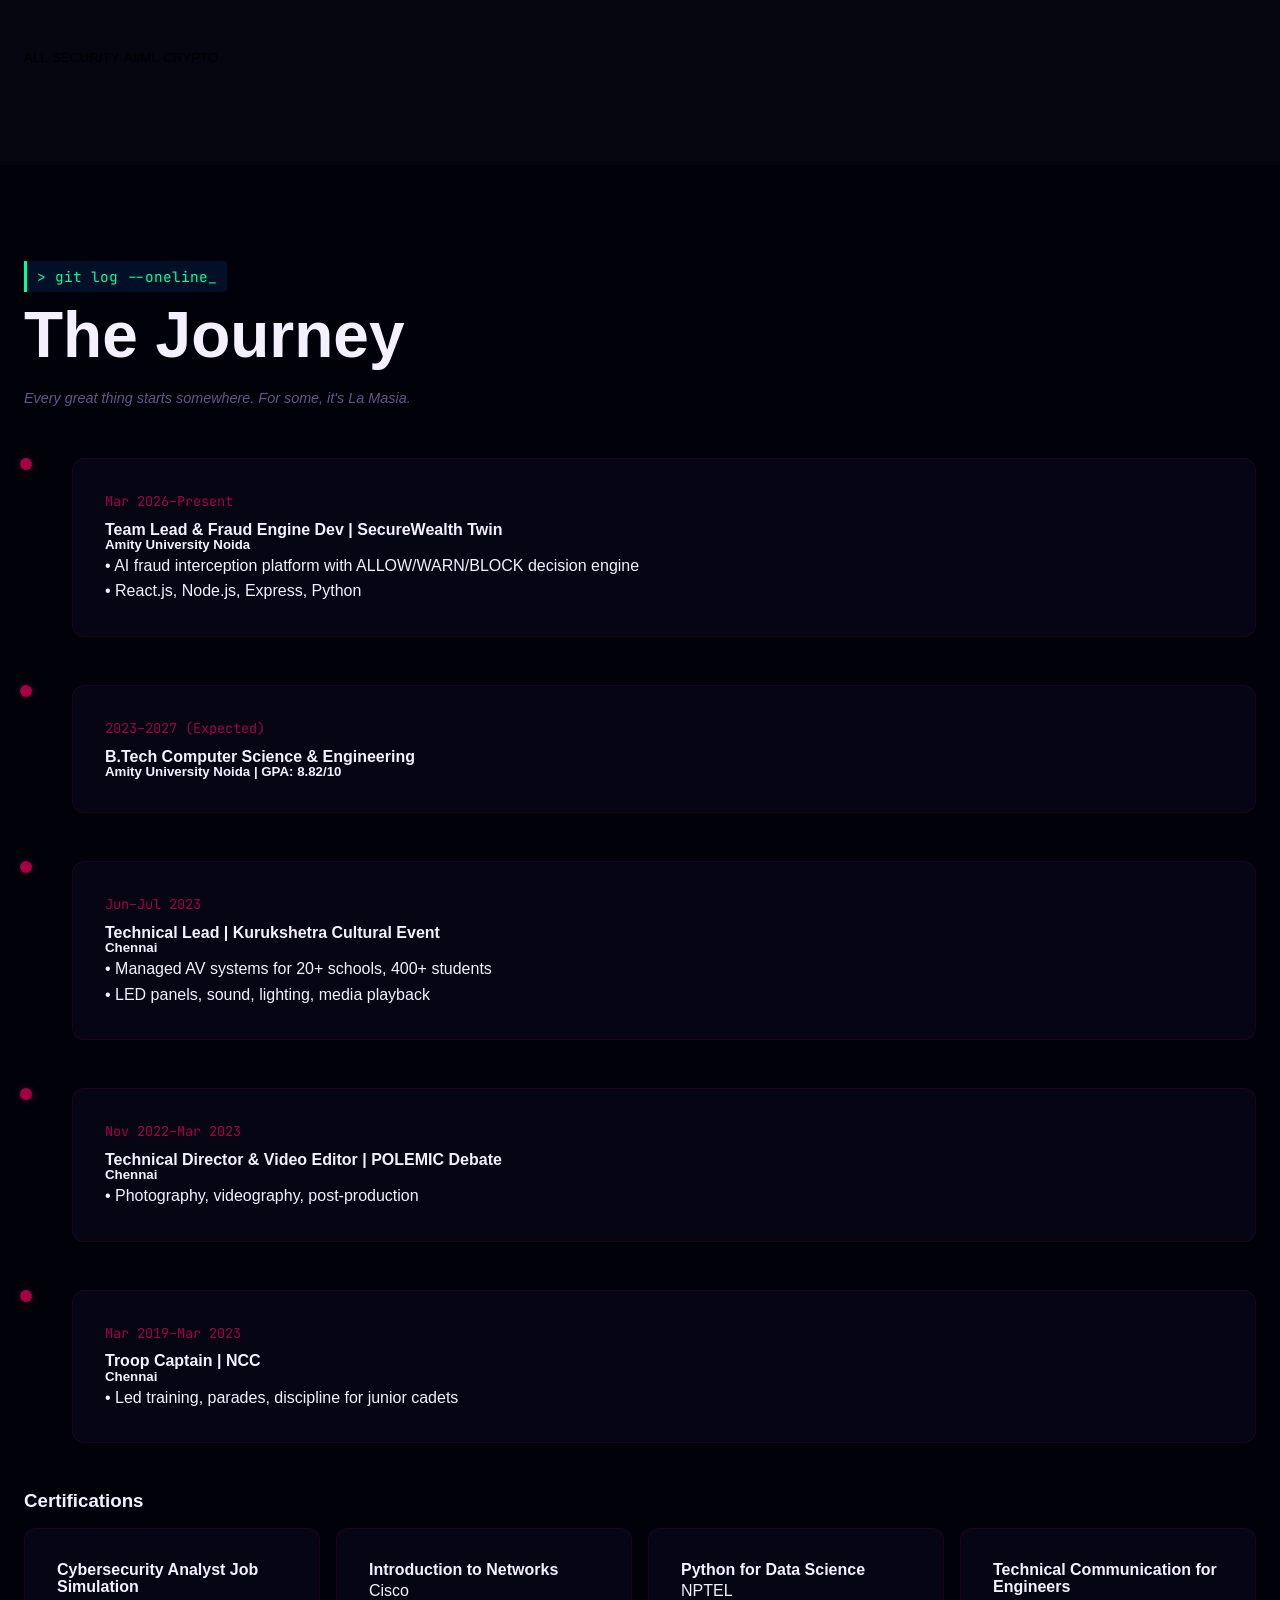
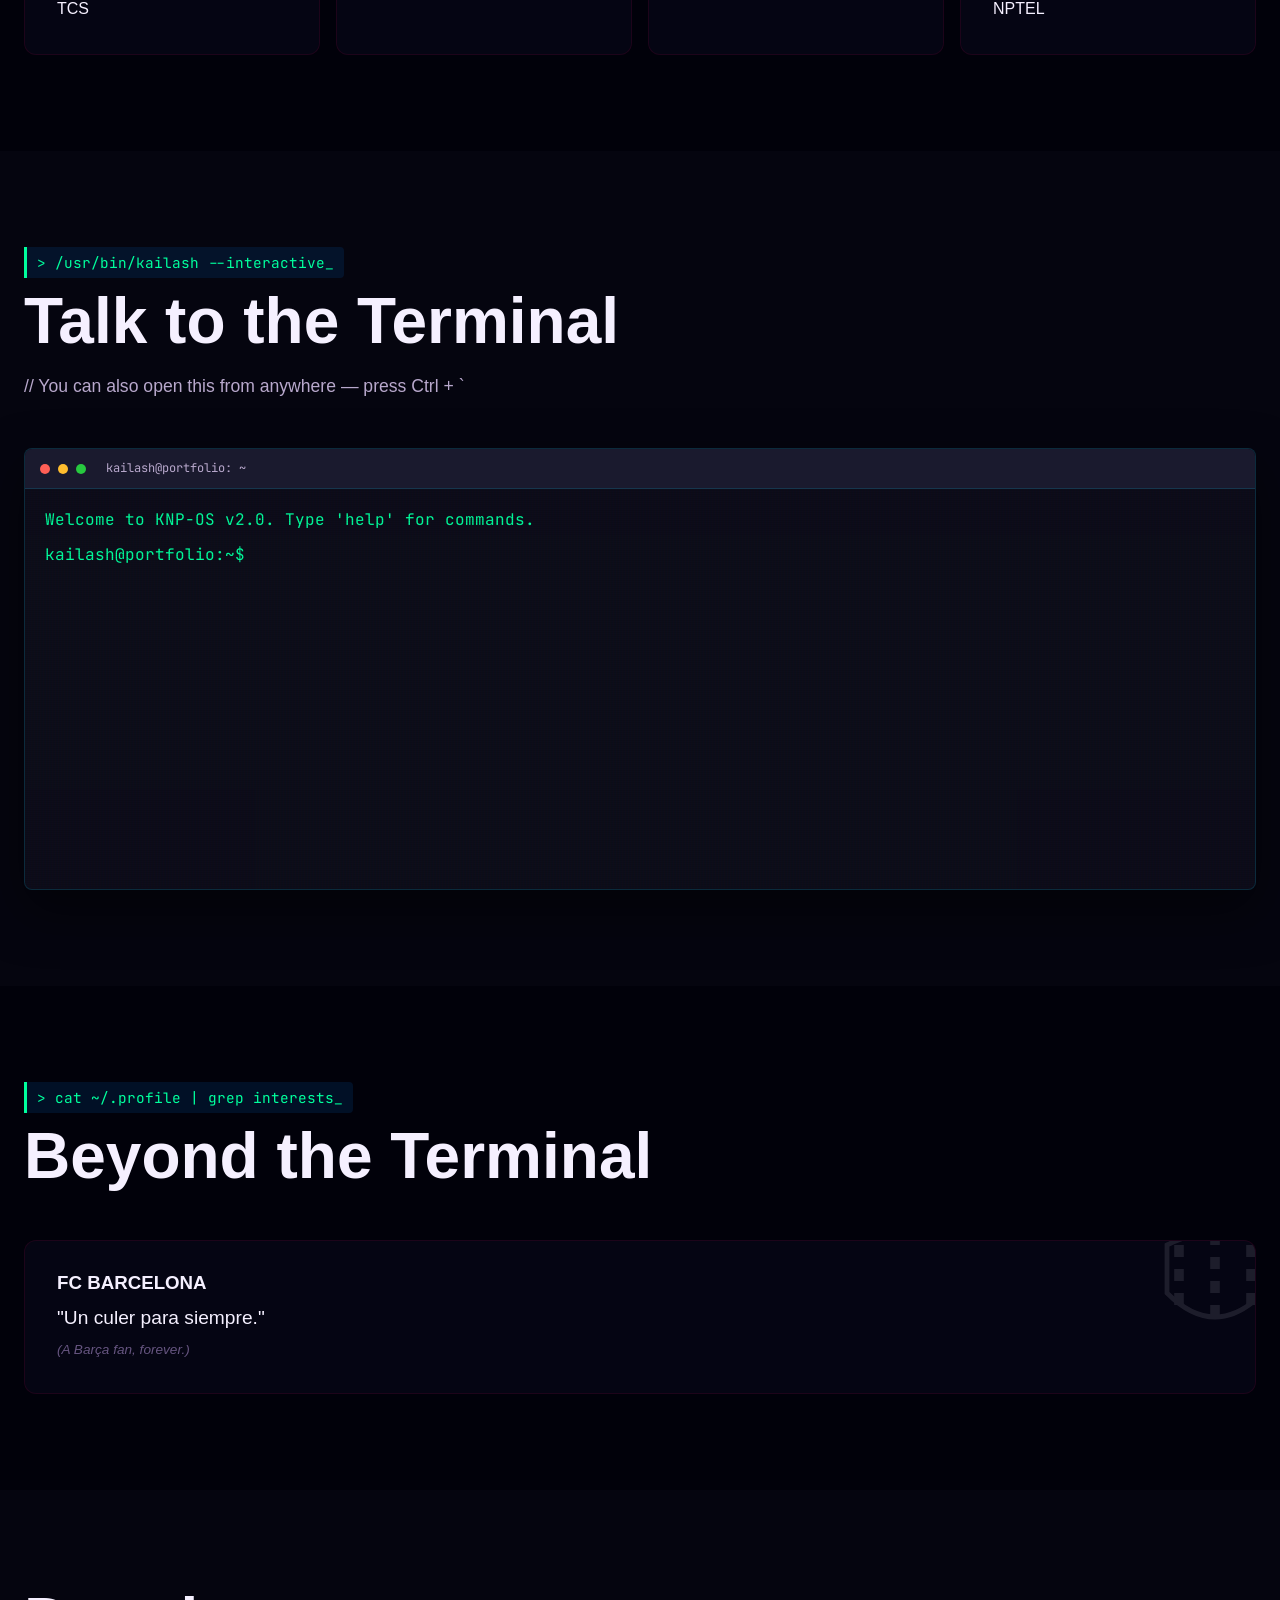
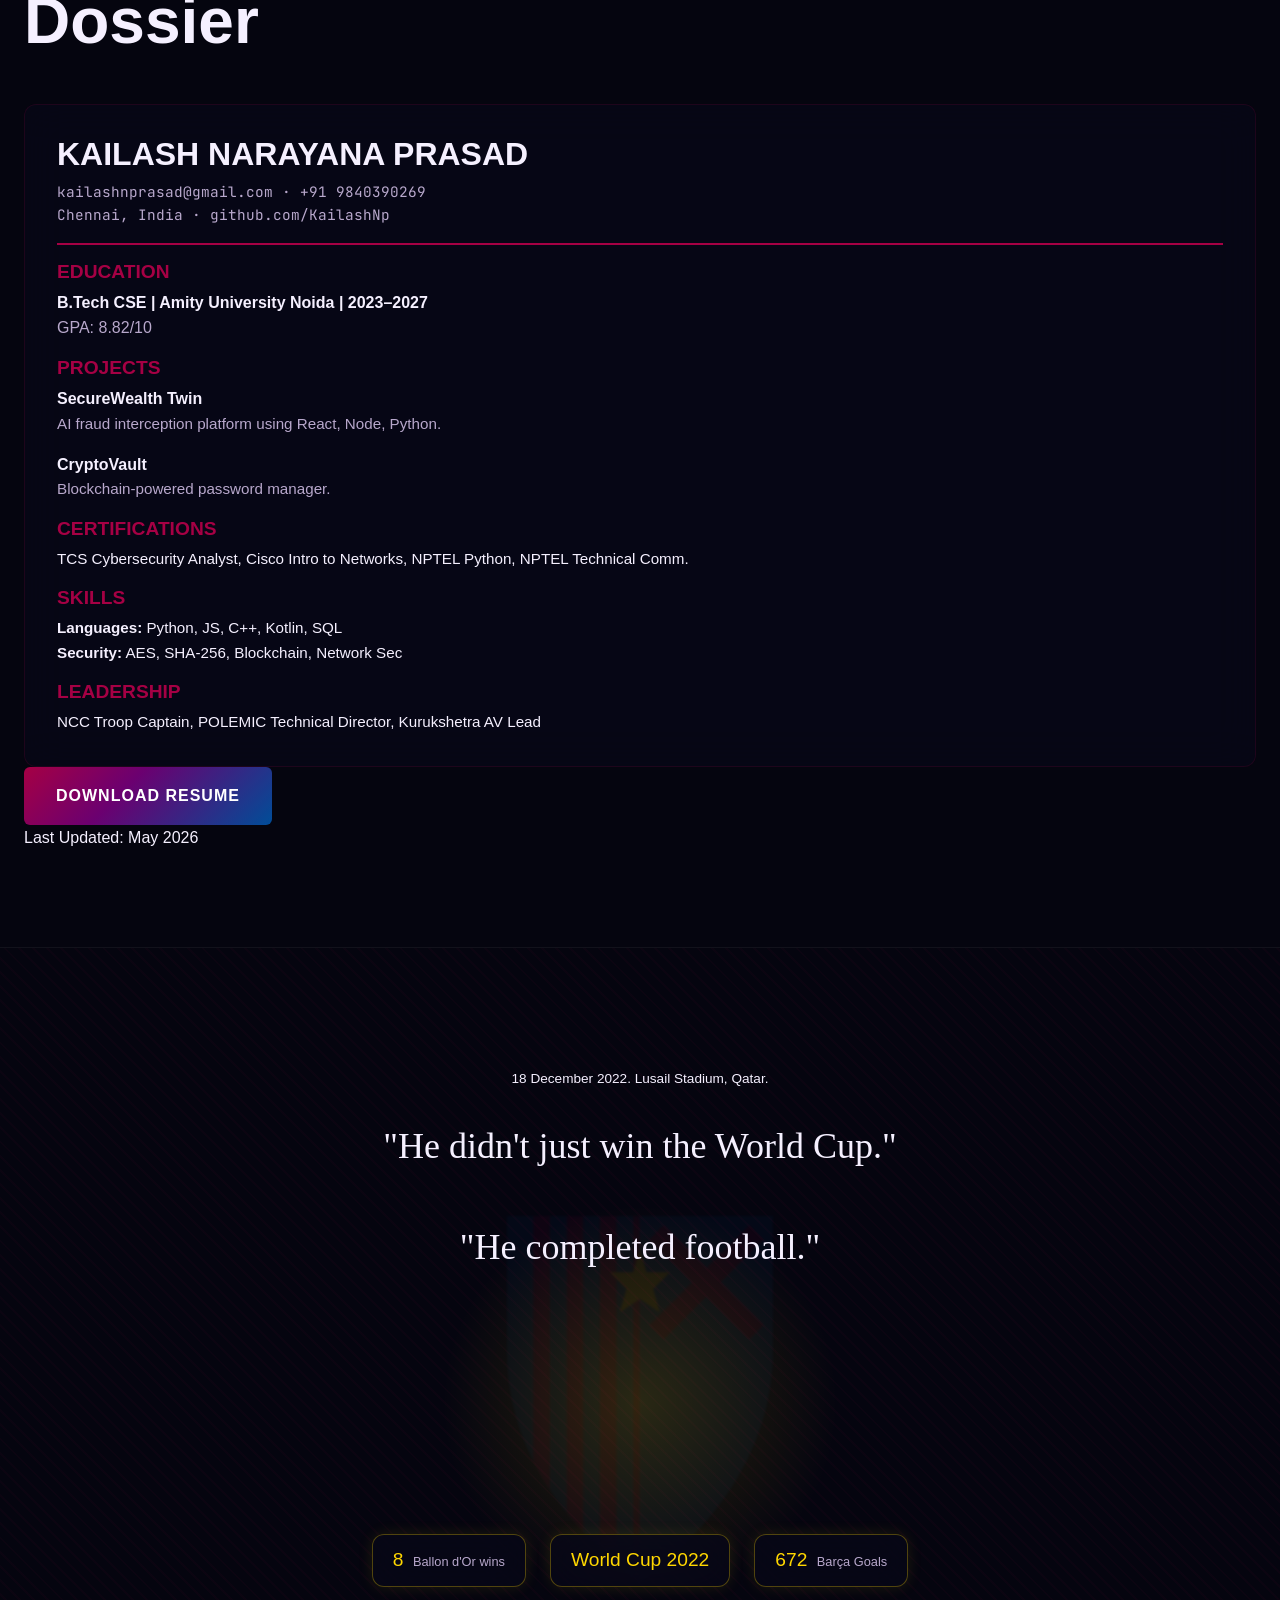
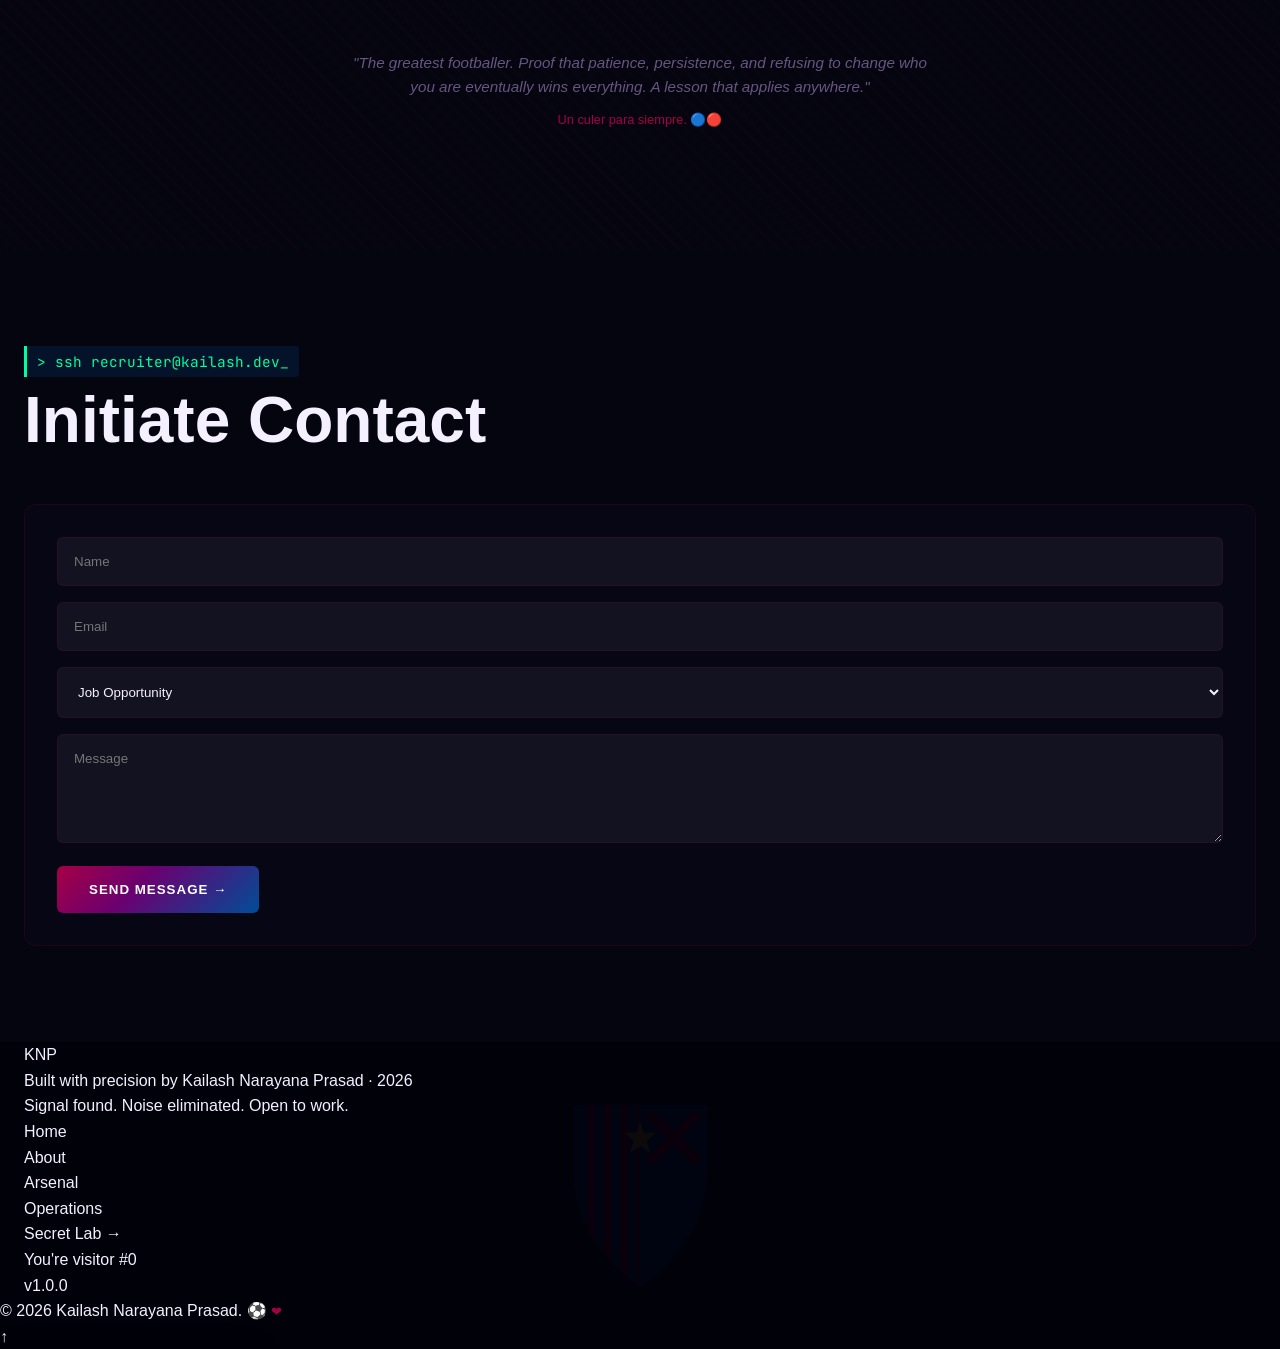
==== commit adf1716e: "✦ Stars + crest + Messi figure + cinematic timing + hero fix" ====
--- a/index.html
+++ b/index.html
@@ -58,7 +58,7 @@
 <body>
 
   <!-- 1. LOADING SCREEN -->
-  <div id="loader" class="loader-overlay">
+  <div id="loader" class="loader-overlay" style="z-index: 99999;">
     <!-- Shards container for clip-path shatter effect -->
     <div id="loader-shards-container"></div>
     <div class="loader-content" id="loader-content-inner">
@@ -85,6 +85,8 @@
         </div>
       </div>
     </div>
+    <!-- Skip button -->
+    <button id="loader-skip" style="position: fixed; bottom: 30px; right: 30px; background: none; border: none; color: var(--terminal); font-family: var(--font-mono); font-size: 12px; cursor: pointer; opacity: 0.4; z-index: 100000; transition: opacity 0.3s;" onmouseover="this.style.opacity=1" onmouseout="this.style.opacity=0.4">skip &rarr;</button>
   </div>
 
   <!-- FLOATING TERMINAL ELEMENTS -->
@@ -151,15 +153,20 @@
   </nav>
 
   <!-- 3. HERO SECTION -->
-  <section id="hero" class="hero-section">
-    <div id="three-canvas-container"></div>
-    <div class="hero-watermark">SIGNAL & NOISE</div>
-    <div class="container hero-container">
+  <section id="hero" class="hero-section" style="position: relative; overflow: hidden;">
+    <div id="three-canvas-container" style="position: absolute; inset: 0; z-index: 1; pointer-events: none;"></div>
+    <div class="hero-watermark" style="z-index: 1;">SIGNAL & NOISE</div>
+    
+    <!-- Barca Crest Watermark -->
+    <img src="assets/images/barca-silhouette.svg" class="barca-watermark" style="bottom: -20px; right: 40px; width: auto; height: 280px; opacity: 0.04; filter: blur(0.5px);" alt="">
+
+    <div class="container hero-container" style="position: relative; z-index: 10;">
       <div class="hero-content">
         <div class="hero-label mono">// Kailash Narayana Prasad</div>
-        <h1 class="hero-title">
+        <h1 class="hero-title" style="font-size: 96px; line-height: 0.9;">
           KAILASH<br>
-          <span class="blaugrana-text">NARAYANA PRASAD</span>
+          <span class="blaugrana-text">NARAYANA</span><br>
+          <span class="blaugrana-text">PRASAD</span>
         </h1>
         <div class="hero-subtitle terminal-green">
           <span id="typed-text"></span>
@@ -516,8 +523,12 @@
   </section>
 
   <!-- MESSI SECTION -->
-  <section id="greatest-moment" style="background-color: var(--deep); position: relative; padding: 100px 0; border-top: 1px solid rgba(255,255,255,0.05);">
+  <section id="greatest-moment" style="background-color: var(--deep); position: relative; padding: 120px 0; border-top: 1px solid rgba(255,255,255,0.05); overflow: hidden;">
+    <!-- Barca Crest Watermark (Rotating) -->
+    <img src="assets/images/barca-silhouette.svg" class="barca-watermark" style="top: 50%; left: 50%; transform: translate(-50%, -50%); height: 400px; opacity: 0.06; filter: blur(1px); animation: crest-rotate 120s linear infinite;" alt="">
+    
     <div style="position: absolute; inset: 0; background: repeating-linear-gradient(45deg, rgba(165, 0, 68, 0.04) 0px, rgba(165, 0, 68, 0.04) 2px, transparent 2px, transparent 10px); z-index: 0;"></div>
+    
     <div class="container" style="position: relative; z-index: 1; text-align: center;">
       
       <p class="mono terminal-green" style="font-size: 0.85rem; margin-bottom: 2rem;">18 December 2022. Lusail Stadium, Qatar.</p>
@@ -526,44 +537,10 @@
         "He didn't just win the World Cup."<br><br>"He completed football."
       </h2>
       
-      <div style="margin: 4rem auto; position: relative; height: 150px; width: 100px;">
-        <style>
-          @keyframes bounceJump {
-            0%, 100% { transform: translateY(0); }
-            50% { transform: translateY(-15px); }
-          }
-          @keyframes floatStar {
-            0% { transform: translateY(10px); opacity: 0; }
-            50% { opacity: 1; }
-            100% { transform: translateY(-20px); opacity: 0; }
-          }
-        </style>
-        <!-- Tiny particles/stars -->
-        <div style="position: absolute; width: 100%; height: 100%; top: -30px;">
-          <span style="position: absolute; left: 10%; animation: floatStar 3s infinite 0.1s; color: #FFD700; font-size: 10px;">✦</span>
-          <span style="position: absolute; right: 20%; animation: floatStar 2.5s infinite 0.5s; color: var(--crimson); font-size: 8px;">✦</span>
-          <span style="position: absolute; left: 50%; animation: floatStar 3.5s infinite 0.3s; color: #FFD700; font-size: 12px;">✦</span>
-          <span style="position: absolute; right: -10%; animation: floatStar 2.8s infinite 0.8s; color: white; font-size: 10px;">✦</span>
-        </div>
-        <!-- Stick figure holding trophy -->
-        <div style="animation: bounceJump 1s ease-in-out infinite;">
-          <svg viewBox="0 0 100 150" width="100" height="150" stroke="white" stroke-width="3" stroke-linecap="round" fill="none">
-            <!-- Trophy -->
-            <path d="M40,20 C35,20 30,10 50,10 C70,10 65,20 60,20 C60,35 55,40 50,45 C45,40 40,35 40,20 Z" stroke="#FFD700" fill="#FFD700"/>
-            <!-- Head -->
-            <circle cx="50" cy="65" r="10" />
-            <!-- Body -->
-            <line x1="50" y1="75" x2="50" y2="110" />
-            <!-- Arms raised to trophy -->
-            <line x1="50" y1="80" x2="35" y2="45" />
-            <line x1="50" y1="80" x2="65" y2="45" />
-            <!-- Legs -->
-            <line x1="50" y1="110" x2="35" y2="140" />
-            <line x1="50" y1="110" x2="65" y2="140" />
-          </svg>
-        </div>
-        <!-- Argentina Flag Bar -->
-        <div style="position: absolute; bottom: -20px; left: 50%; transform: translateX(-50%); width: 80px; height: 3px; background: linear-gradient(to right, #74ACDF 33%, white 33%, white 66%, #74ACDF 66%);"></div>
+      <div class="messi-figure-container">
+        <div class="messi-radial-glow"></div>
+        <div id="gold-particles-container"></div>
+        <img src="assets/images/messi-worldcup.svg" alt="Messi lifting World Cup" class="messi-svg" id="messi-silhouette">
       </div>
 
       <div style="display: flex; justify-content: center; gap: 1.5rem; flex-wrap: wrap; margin-bottom: 4rem;">
@@ -629,8 +606,11 @@
   </section>
 
   <!-- 12. FOOTER -->
-  <footer id="footer">
-    <div class="container footer-container">
+  <footer id="footer" style="position: relative; overflow: hidden;">
+    <!-- Barca Crest Watermark -->
+    <img src="assets/images/barca-silhouette.svg" class="barca-watermark" style="top: 50%; left: 50%; transform: translate(-50%, -50%); height: 200px; opacity: 0.05;" alt="">
+    
+    <div class="container footer-container" style="position: relative; z-index: 1;">
       <div class="footer-left">
         <div class="logo">KNP</div>
         <p>Built with precision by Kailash Narayana Prasad · 2026<br>Signal found. Noise eliminated. Open to work.</p>
@@ -660,6 +640,7 @@
 
   <!-- Scripts -->
   <script src="assets/js/loader.js"></script>
+  <script src="assets/js/stars-system.js"></script>
   <script src="assets/js/cursor.js"></script>
   <script src="assets/js/animations.js"></script>
   <script src="assets/js/three-scene.js"></script>
--- a/assets/css/components.css
+++ b/assets/css/components.css
@@ -920,10 +920,151 @@
   color: var(--text-1);
 }
 
-.terminal-signal {
-  background: #0a0a0a;
-  padding: var(--s4);
-  border: 1px solid var(--border-cyan);
+.barca-watermark {
+  position: absolute;
+  pointer-events: none;
+  user-select: none;
+  z-index: 0;
+}
+
+@keyframes crest-rotate {
+  from { transform: rotate(0deg); }
+  to { transform: rotate(360deg); }
+}
+
+@keyframes messi-breathe {
+  0%, 100% { transform: translateY(0) scale(1); }
+  50% { transform: translateY(-4px) scale(1.01); }
+}
+
+@keyframes messi-gold-glow {
+  0%, 100% { filter: drop-shadow(0 0 10px rgba(255, 215, 0, 0.2)); }
+  50% { filter: drop-shadow(0 0 25px rgba(255, 215, 0, 0.5)); }
+}
+
+.messi-figure-container {
+  position: relative;
+  display: flex;
+  justify-content: center;
+  align-items: center;
+  margin: 2rem auto;
+}
+
+.messi-svg {
+  width: 220px;
+  height: auto;
+  opacity: 0;
+  transform: translateY(30px);
+  animation: messi-breathe 4s ease-in-out infinite;
+}
+
+@media (max-width: 768px) {
+  .messi-svg { width: 160px; }
+}
+
+.messi-svg.visible {
+  opacity: 1;
+  transform: translateY(0);
+  transition: opacity 1.5s ease-out, transform 1.5s ease-out;
+}
+
+.messi-radial-glow {
+  position: absolute;
+  width: 400px;
+  height: 400px;
+  background: radial-gradient(circle, rgba(255, 215, 0, 0.15) 0%, transparent 70%);
+  z-index: -1;
+  pointer-events: none;
+}
+
+.gold-particle {
+  position: absolute;
+  width: 4px;
+  height: 4px;
+  background: #FFD700;
+  border-radius: 50%;
+  pointer-events: none;
+  animation: gold-float 3s ease-out infinite;
+}
+
+@keyframes gold-float {
+  0% { transform: translate(0, 0); opacity: 1; }
+  100% { transform: translate(var(--dx), var(--dy)); opacity: 0; }
+}
+
+/* Star System Tooltip */
+.star-tooltip {
+  position: fixed;
+  width: 240px;
+  background: var(--glass);
+  backdrop-filter: blur(15px);
+  border: 1px solid var(--border-default);
+  border-top: 3px solid var(--crimson);
+  border-radius: 8px;
+  padding: 15px;
+  z-index: 1000;
+  pointer-events: none;
+  box-shadow: 0 10px 30px rgba(0,0,0,0.5);
+  animation: tooltip-slide 0.3s ease-out;
+}
+
+@keyframes tooltip-slide {
+  from { transform: translateY(10px); opacity: 0; }
+  to { transform: translateY(0); opacity: 1; }
+}
+
+.tooltip-badge-row {
+  display: flex;
+  gap: 8px;
+  margin-bottom: 10px;
+}
+
+.tooltip-badge {
+  font-family: var(--font-mono);
+  font-size: 10px;
+  padding: 2px 6px;
+  background: rgba(255,255,255,0.1);
   border-radius: 4px;
-  text-align: center;
-}
+  color: var(--text-2);
+}
+
+.tooltip-title {
+  font-family: var(--font-display);
+  font-size: 14px;
+  font-weight: bold;
+  color: white;
+  margin-bottom: 5px;
+}
+
+.tooltip-desc {
+  font-size: 12px;
+  color: var(--text-2);
+  line-height: 1.4;
+  margin-bottom: 10px;
+}
+
+.tooltip-stat {
+  font-family: var(--font-display);
+  font-size: 18px;
+  color: #FFD700;
+  font-weight: bold;
+}
+
+.star-arrow {
+  position: absolute;
+  bottom: -6px;
+  left: 50%;
+  transform: translateX(-50%);
+  width: 0;
+  height: 0;
+  border-left: 6px solid transparent;
+  border-right: 6px solid transparent;
+  border-top: 6px solid var(--border-default);
+}
+
+/* Floating Star Animation */
+@keyframes star-pulse {
+  0%, 100% { transform: scale(1); opacity: 0.6; }
+  50% { transform: scale(1.4); opacity: 1; }
+}
+
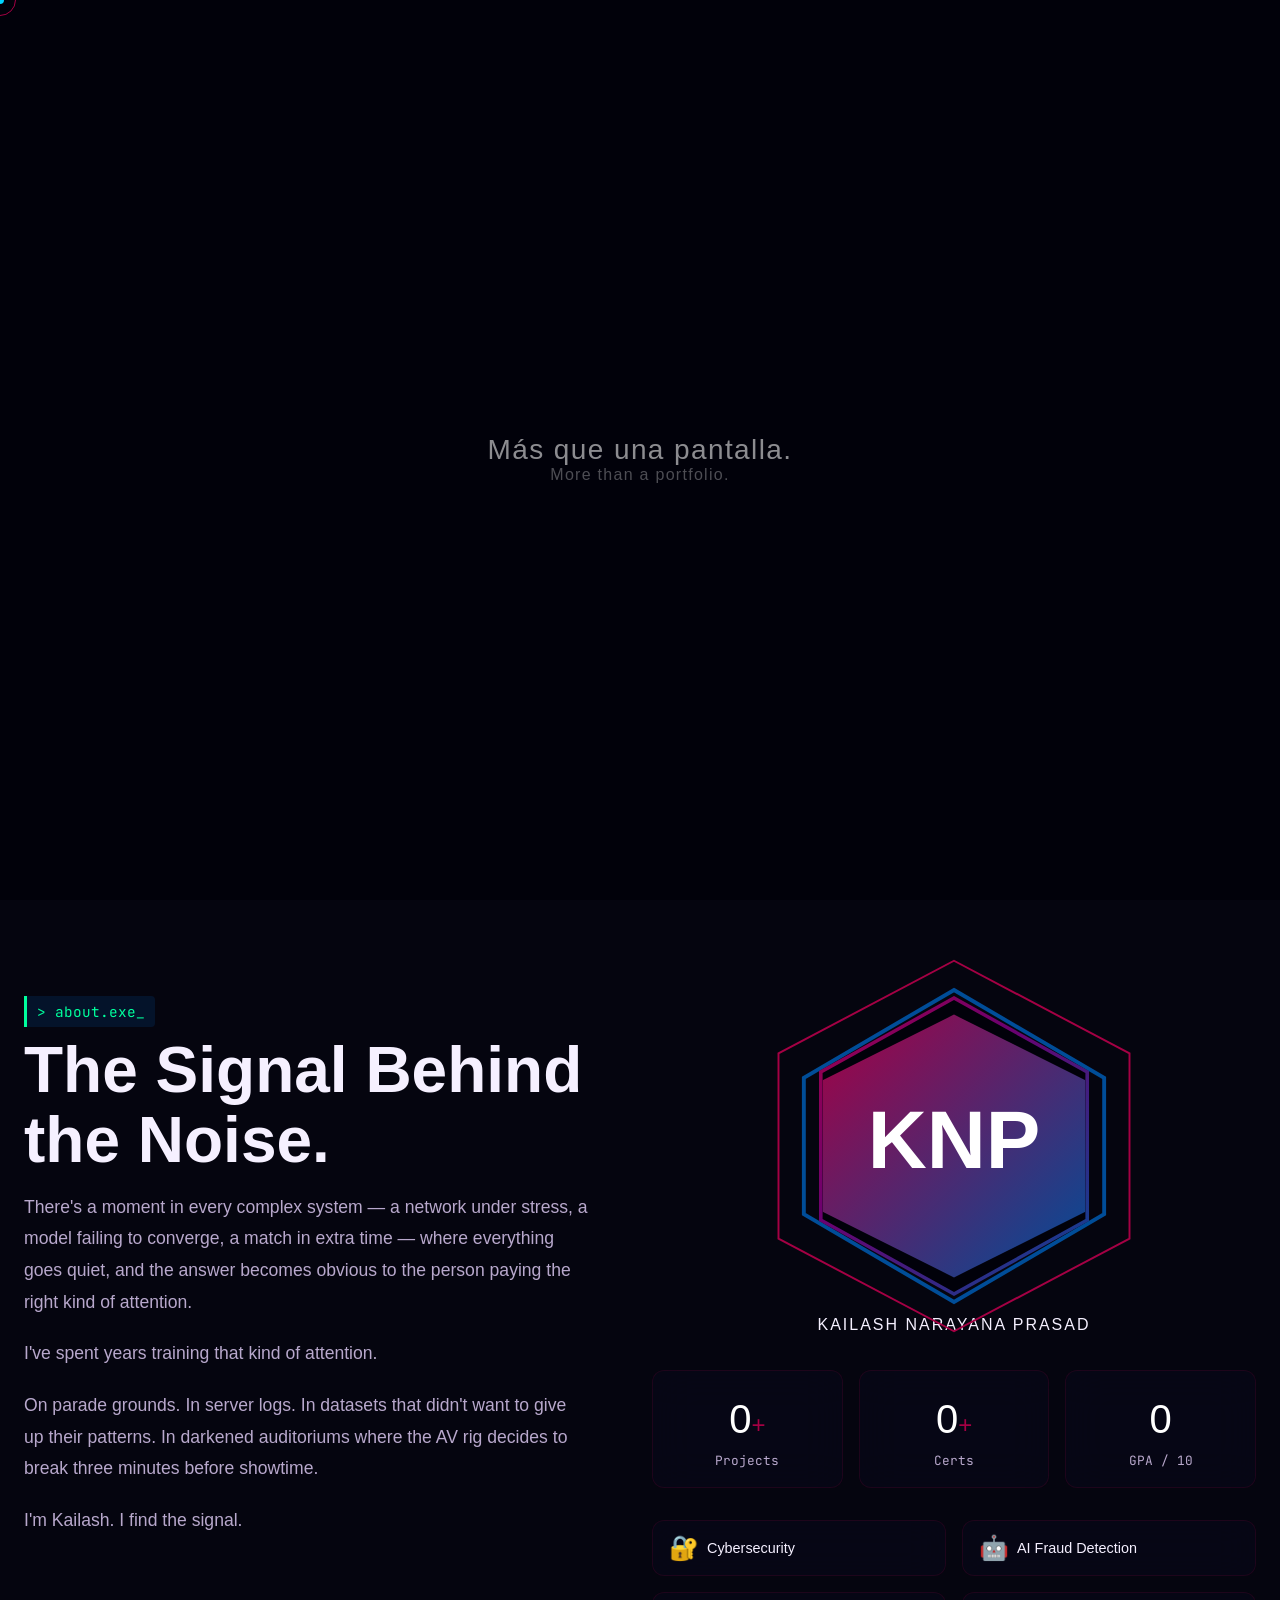
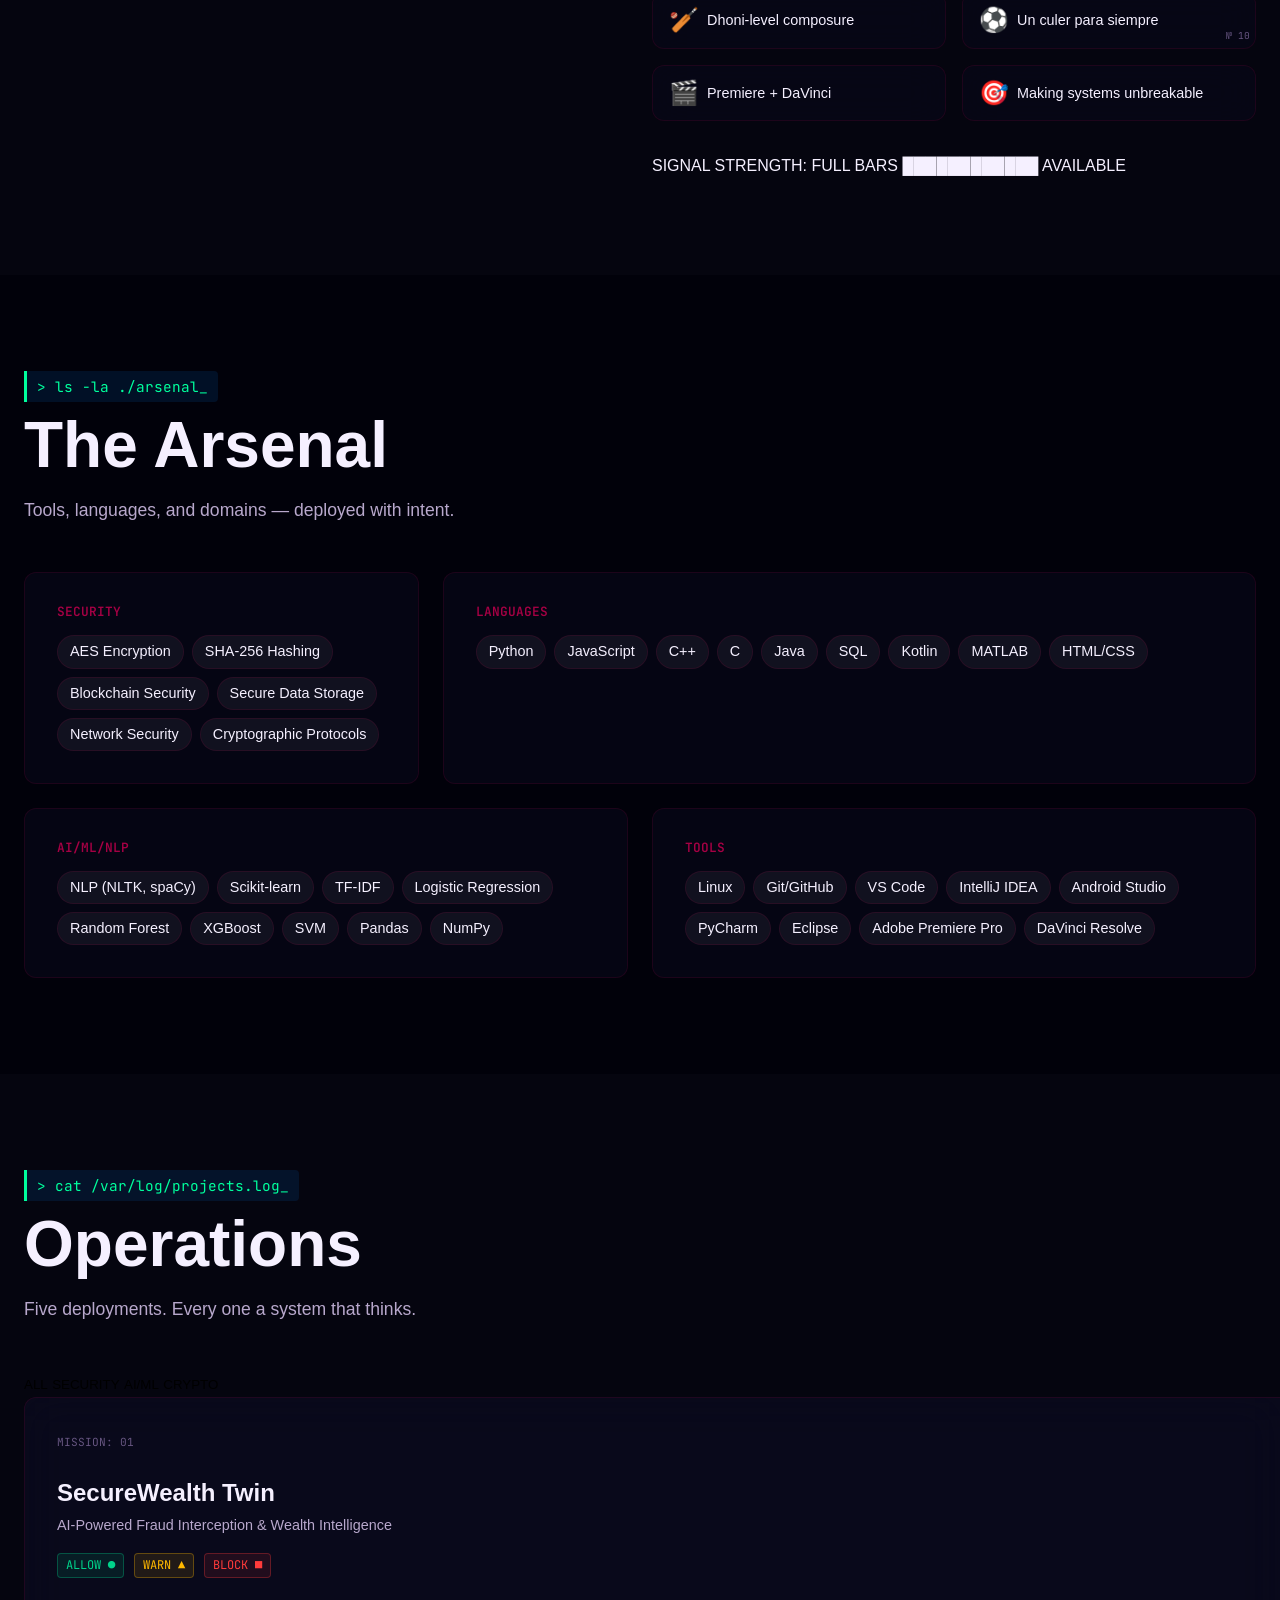
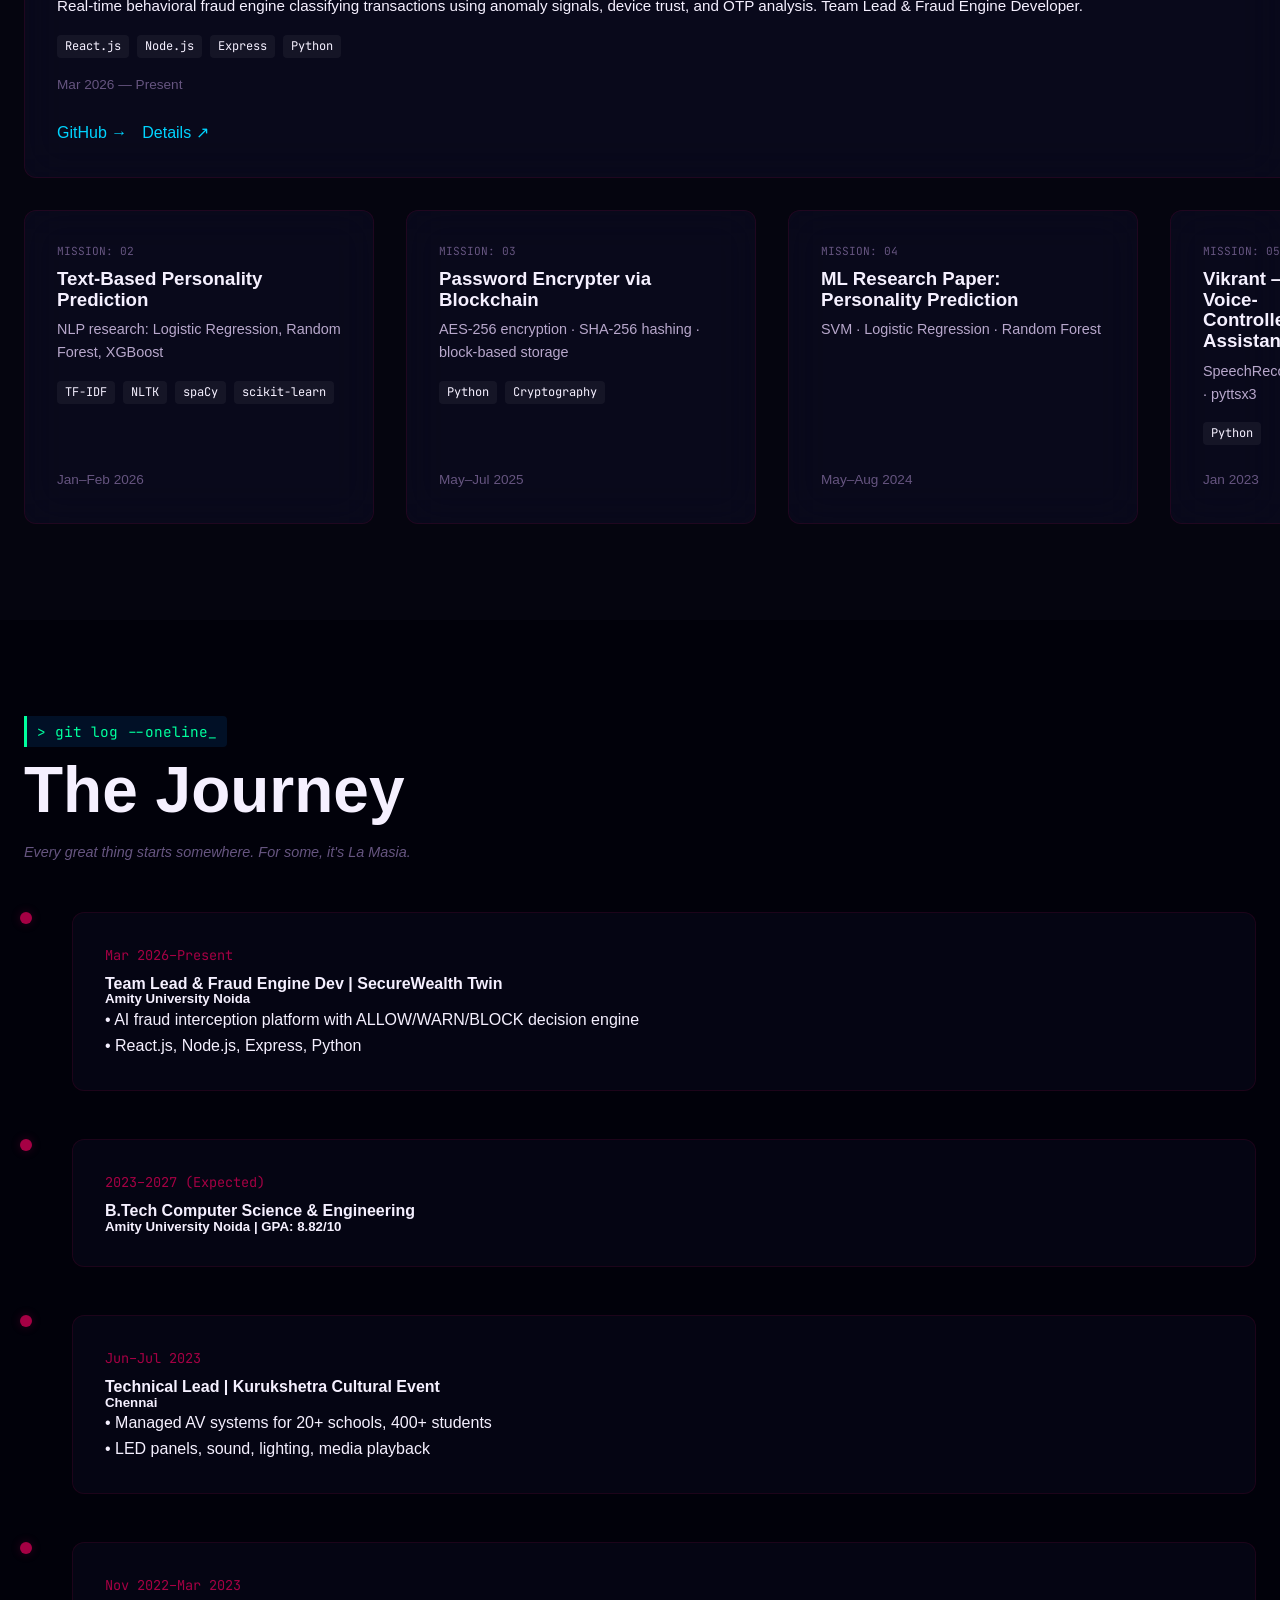
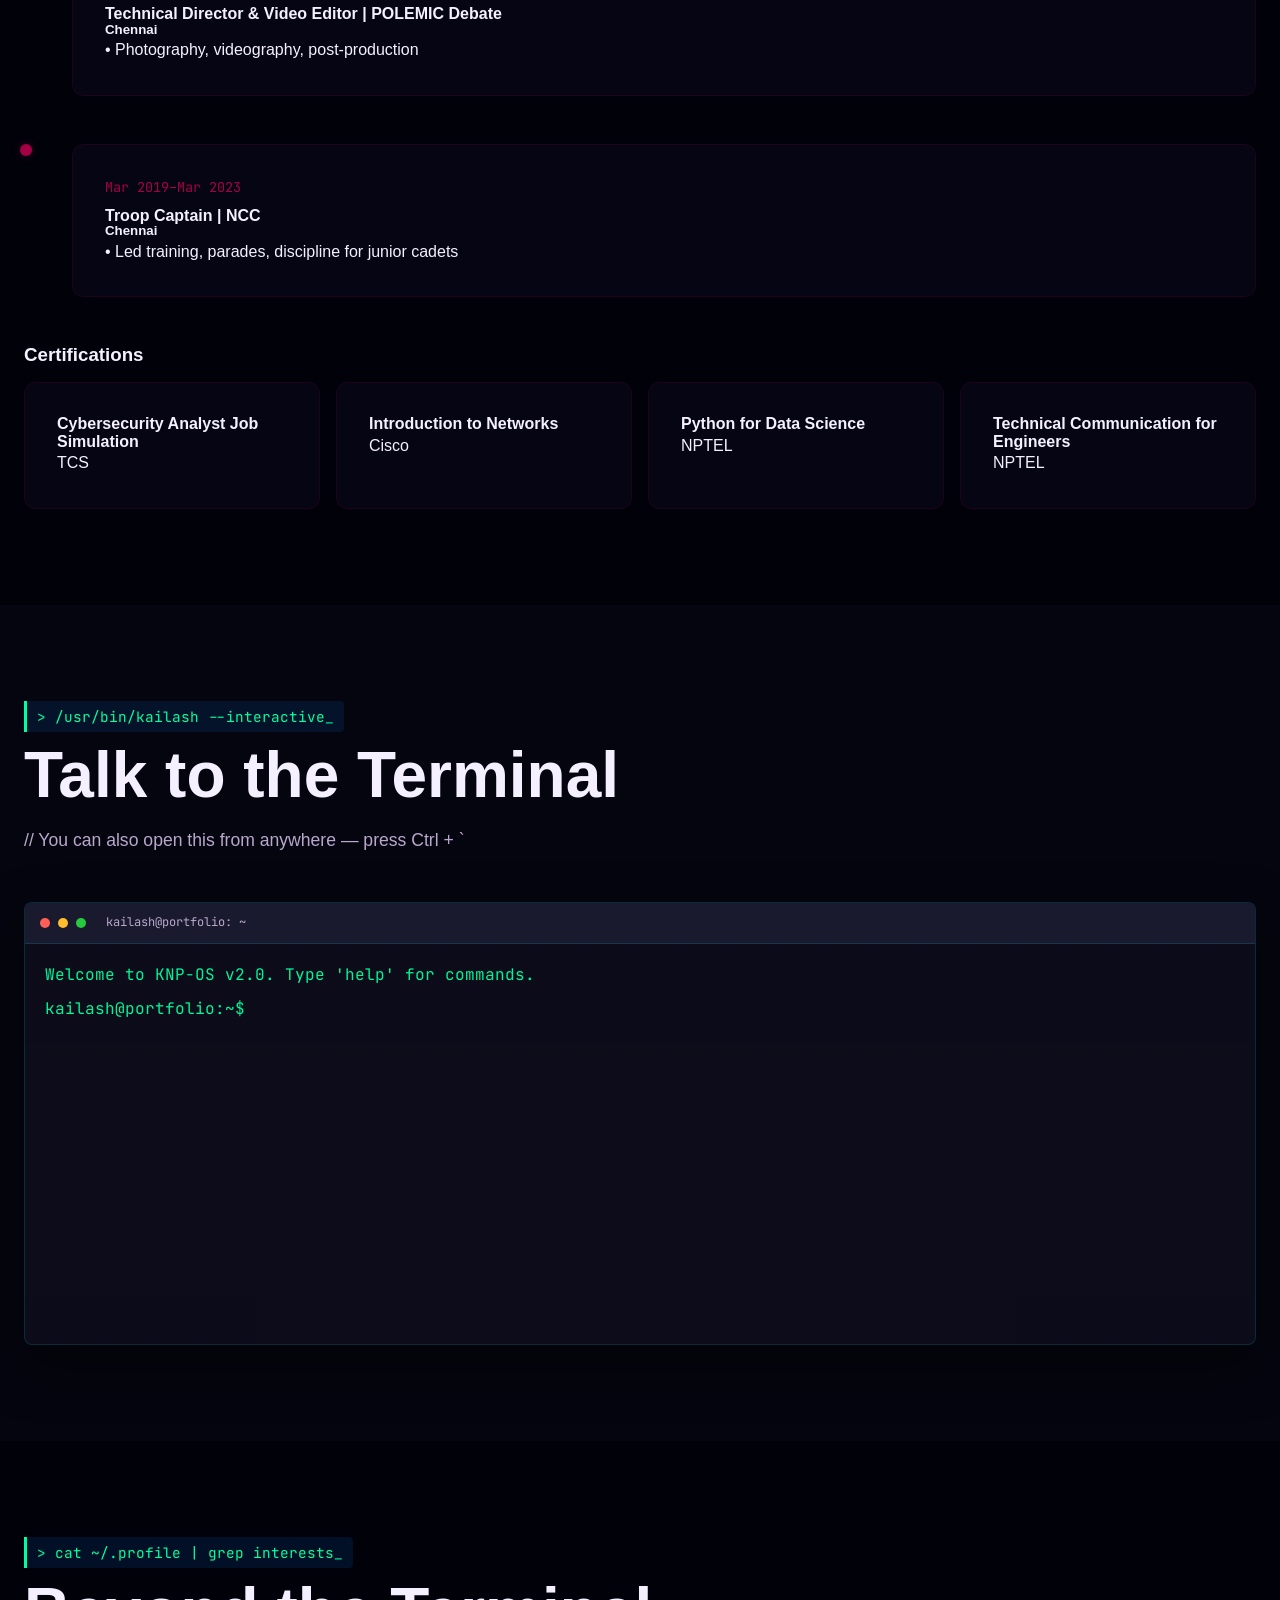
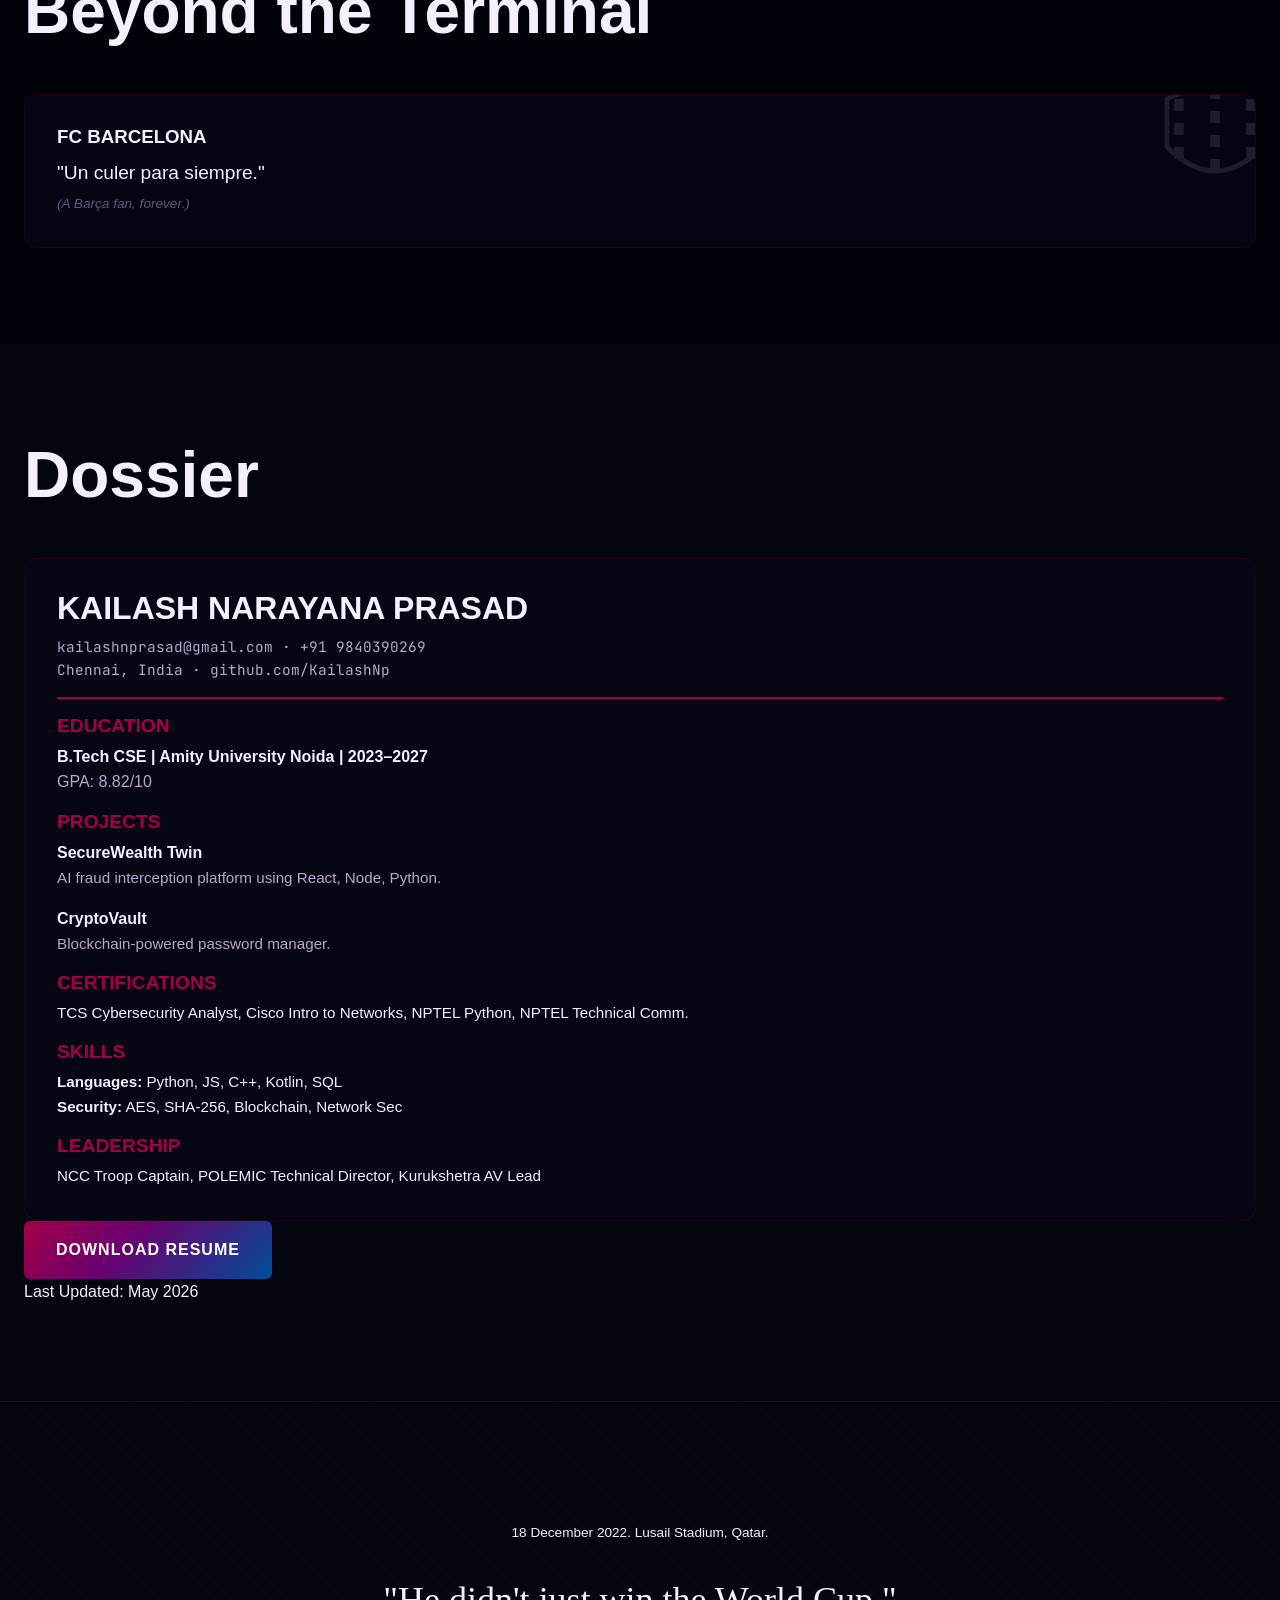
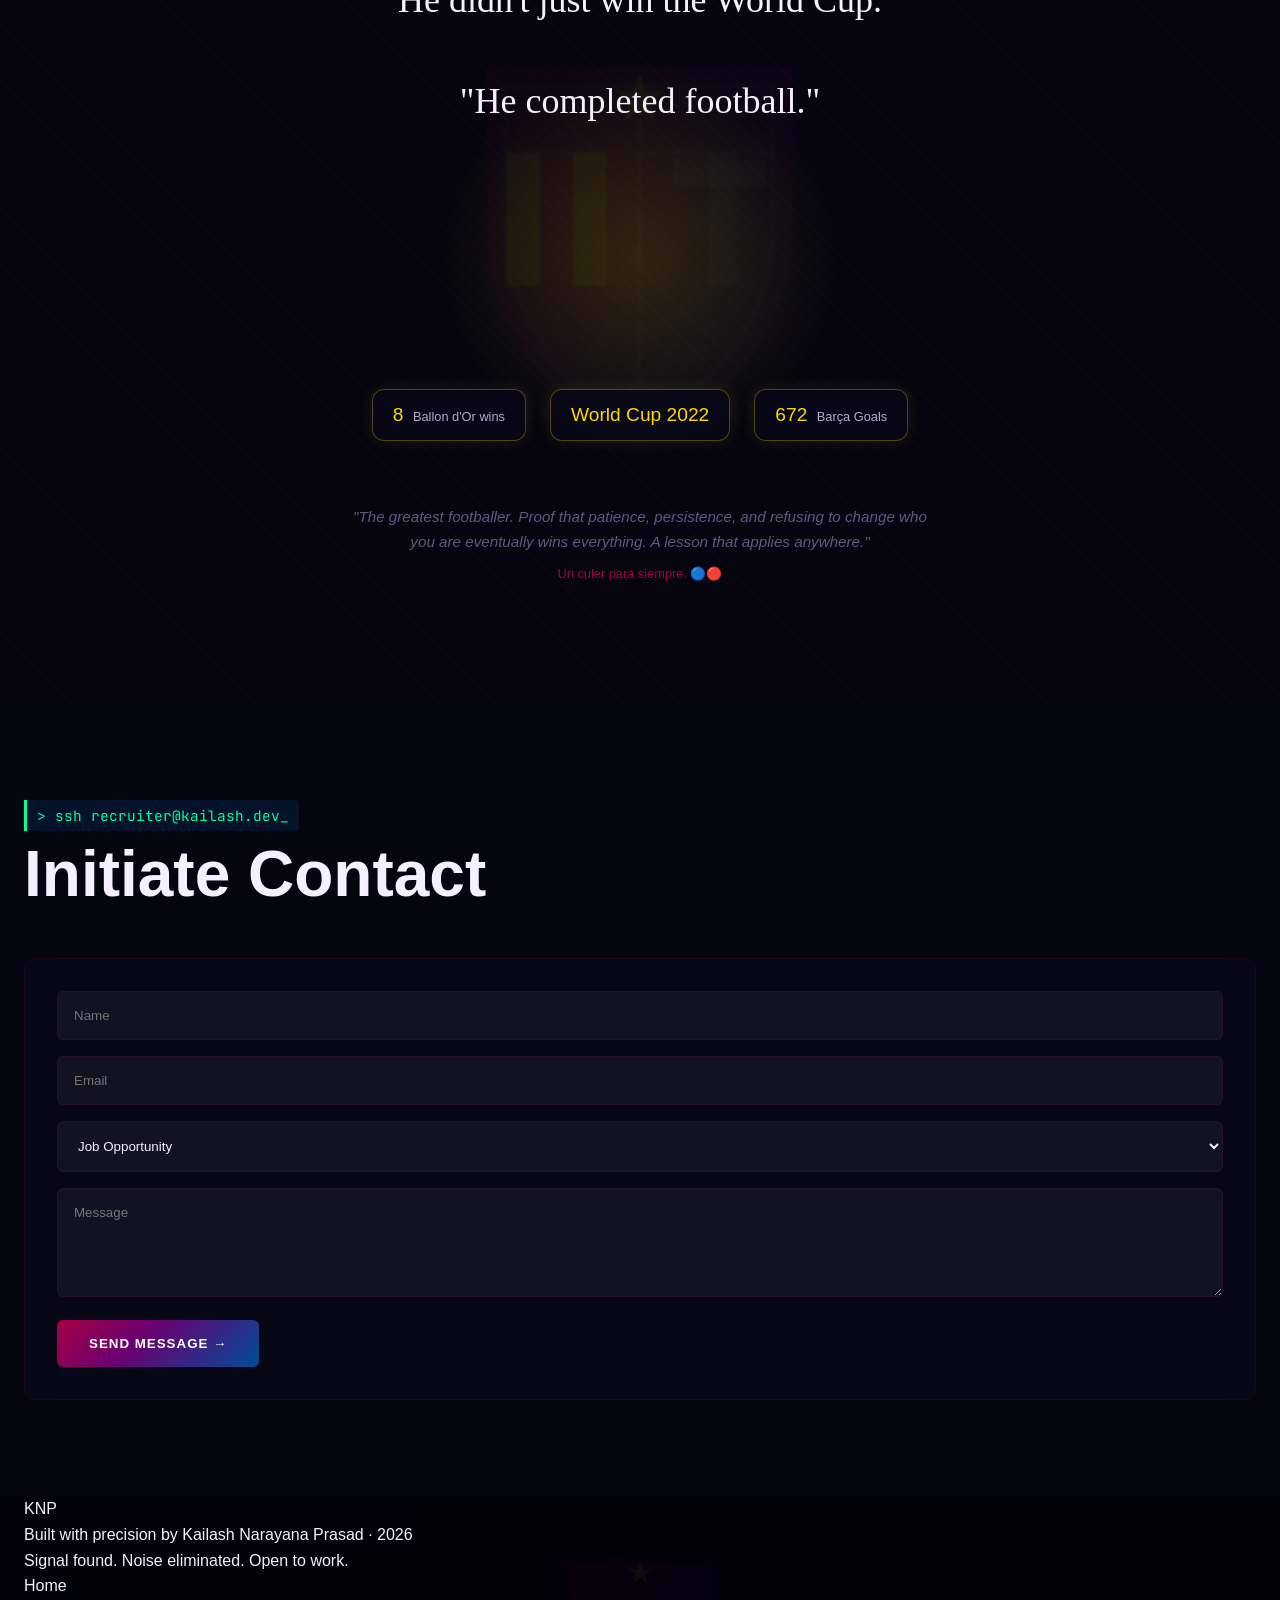
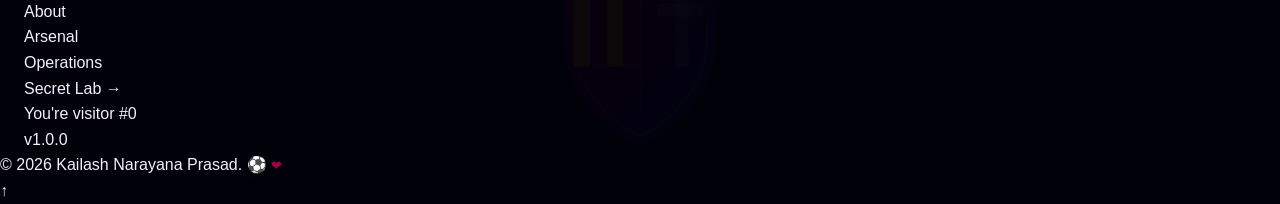
==== commit 421e3861: "🔧 Full audit fix — loader, sections, Messi, stars, typography" ====
--- a/index.html
+++ b/index.html
@@ -52,42 +52,259 @@
   <script src="https://cdnjs.cloudflare.com/ajax/libs/prism/1.29.0/prism.min.js"></script>
   <script src="https://cdn.jsdelivr.net/npm/particles.js@2.0.0/particles.min.js"></script>
 
+  <script>
+function runCinematicLoader() {
+  const loader = document.getElementById('cinematic-loader');
+  if (!loader) return;
+  loader.style.cssText = `
+    position: fixed; top: 0; left: 0;
+    width: 100vw; height: 100vh;
+    background: #01010A;
+    z-index: 99999;
+    display: flex; flex-direction: column;
+    align-items: center; justify-content: center;
+    font-family: 'JetBrains Mono', monospace;
+    overflow: hidden;
+  `;
+
+  // PHASE 1 (0ms): Spanish phrase fades in
+  const phrase1 = document.createElement('div');
+  phrase1.style.cssText = `
+    font-family: 'Clash Display', sans-serif;
+    font-size: clamp(18px, 3vw, 28px);
+    color: rgba(255,255,255,0);
+    text-align: center;
+    transition: color 1.5s ease;
+    letter-spacing: 0.05em;
+    position: absolute;
+  `;
+  phrase1.innerHTML = 'Más que una pantalla.';
+  loader.appendChild(phrase1);
+
+  const phrase2 = document.createElement('div');
+  phrase2.style.cssText = `
+    font-family: 'Satoshi', sans-serif;
+    font-size: clamp(12px, 1.8vw, 16px);
+    color: rgba(255,255,255,0);
+    text-align: center;
+    transition: color 1.2s ease;
+    letter-spacing: 0.08em;
+    position: absolute;
+    margin-top: 50px;
+  `;
+  phrase2.innerHTML = 'More than a portfolio.';
+  loader.appendChild(phrase2);
+
+  // Fade in phrase at 300ms
+  setTimeout(() => {
+    phrase1.style.color = 'rgba(255,255,255,0.55)';
+  }, 300);
+  setTimeout(() => {
+    phrase2.style.color = 'rgba(255,255,255,0.3)';
+  }, 700);
+
+  // Hold phrases for 3s, then fade out
+  setTimeout(() => {
+    phrase1.style.transition = 'color 1s ease, opacity 1s ease';
+    phrase2.style.transition = 'color 1s ease, opacity 1s ease';
+    phrase1.style.opacity = '0';
+    phrase2.style.opacity = '0';
+  }, 4000);
+
+  // PHASE 2 (5200ms): Ram Dass quote fades in
+  setTimeout(() => {
+    phrase1.style.display = 'none';
+    phrase2.style.display = 'none';
+
+    const quoteWrap = document.createElement('div');
+    quoteWrap.style.cssText = `
+      text-align: center;
+      position: absolute;
+      width: 80%;
+      max-width: 700px;
+    `;
+
+    const line1 = document.createElement('div');
+    line1.style.cssText = `
+      font-family: 'Clash Display', sans-serif;
+      font-size: clamp(24px, 4vw, 44px);
+      background: linear-gradient(135deg, #A50044, #6B0070, #004D98);
+      -webkit-background-clip: text;
+      -webkit-text-fill-color: transparent;
+      background-clip: text;
+      opacity: 0;
+      transition: opacity 1.5s ease;
+      line-height: 1.2;
+      margin-bottom: 12px;
+    `;
+    line1.textContent = '"The quieter you become,';
+
+    const line2 = document.createElement('div');
+    line2.style.cssText = `
+      font-family: 'Clash Display', sans-serif;
+      font-size: clamp(24px, 4vw, 44px);
+      color: rgba(255,255,255,0.92);
+      opacity: 0;
+      transition: opacity 1.5s ease;
+      line-height: 1.2;
+      margin-bottom: 24px;
+    `;
+    line2.textContent = 'the more you can hear."';
+
+    const attrib = document.createElement('div');
+    attrib.style.cssText = `
+      font-family: 'Satoshi', sans-serif;
+      font-style: italic;
+      font-size: clamp(12px, 1.5vw, 16px);
+      color: rgba(255,255,255,0.35);
+      opacity: 0;
+      transition: opacity 1.2s ease;
+      letter-spacing: 0.05em;
+    `;
+    attrib.textContent = '— Ram Dass';
+
+    quoteWrap.appendChild(line1);
+    quoteWrap.appendChild(line2);
+    quoteWrap.appendChild(attrib);
+    loader.appendChild(quoteWrap);
+
+    // Fade in line 1
+    setTimeout(() => { line1.style.opacity = '1'; }, 100);
+    // Fade in line 2 after 1.8s
+    setTimeout(() => { line2.style.opacity = '1'; }, 1800);
+    // Fade in attribution after 3.2s
+    setTimeout(() => { attrib.style.opacity = '1'; }, 3200);
+
+    // Hold entire quote for 4s after attribution appears, then fade out
+    setTimeout(() => {
+      quoteWrap.style.transition = 'opacity 1.2s ease';
+      quoteWrap.style.opacity = '0';
+    }, 7500);
+
+    // After fade, show KNP logo + trigger shatter
+    setTimeout(() => {
+      quoteWrap.remove();
+      showKNPReveal();
+    }, 8800);
+
+  }, 5200);
+
+  // SKIP button
+  const skipBtn = document.createElement('button');
+  skipBtn.textContent = 'skip →';
+  skipBtn.style.cssText = `
+    position: absolute; bottom: 32px; right: 40px;
+    background: none; border: none;
+    font-family: 'JetBrains Mono', monospace;
+    font-size: 12px; color: rgba(0,255,157,0.4);
+    cursor: pointer; letter-spacing: 0.1em;
+    transition: opacity 0.8s ease, color 0.3s ease;
+    opacity: 0;
+  `;
+  skipBtn.onmouseenter = () => skipBtn.style.color = 'rgba(0,255,157,1)';
+  skipBtn.onmouseleave = () => skipBtn.style.color = 'rgba(0,255,157,0.4)';
+  skipBtn.onclick = () => triggerShatterReveal();
+  loader.appendChild(skipBtn);
+  setTimeout(() => { skipBtn.style.opacity = '1'; }, 3000);
+
+  function showKNPReveal() {
+    const knp = document.createElement('div');
+    knp.style.cssText = `
+      text-align: center; position: absolute;
+      opacity: 0; transition: opacity 0.8s ease;
+    `;
+    knp.innerHTML = `
+      <div style="font-family:'JetBrains Mono',monospace;
+                  font-size:clamp(10px,1.2vw,13px);
+                  letter-spacing:0.5em;
+                  color:#00FF9D;
+                  text-transform:uppercase;
+                  margin-top:12px;">
+        KAILASH NARAYANA PRASAD
+      </div>
+    `;
+    loader.appendChild(knp);
+    setTimeout(() => { knp.style.opacity = '1'; }, 100);
+    setTimeout(() => { triggerShatterReveal(); }, 2000);
+  }
+
+  function triggerShatterReveal() {
+    // Create 12 shard divs that fly outward
+    const shards = [];
+    const positions = [
+      'polygon(0 0, 50% 0, 30% 50%)',
+      'polygon(50% 0, 100% 0, 70% 50%)',
+      'polygon(0 0, 30% 50%, 0 60%)',
+      'polygon(100% 0, 70% 50%, 100% 60%)',
+      'polygon(30% 50%, 50% 0, 70% 50%, 50% 100%)',
+      'polygon(0 60%, 30% 50%, 20% 100%)',
+      'polygon(100% 60%, 70% 50%, 80% 100%)',
+      'polygon(20% 100%, 50% 100%, 30% 50%)',
+      'polygon(50% 100%, 80% 100%, 70% 50%)',
+      'polygon(0 100%, 20% 100%, 0 60%)',
+      'polygon(80% 100%, 100% 100%, 100% 60%)',
+      'polygon(25% 50%, 75% 50%, 50% 100%)'
+    ];
+    const transforms = [
+      'translate(-100px,-100px) rotate(-15deg)',
+      'translate(100px,-100px) rotate(15deg)',
+      'translate(-120px,0) rotate(-10deg)',
+      'translate(120px,0) rotate(10deg)',
+      'translate(0,-80px) scale(0.5)',
+      'translate(-100px,100px) rotate(-20deg)',
+      'translate(100px,100px) rotate(20deg)',
+      'translate(-60px,120px) rotate(-8deg)',
+      'translate(60px,120px) rotate(8deg)',
+      'translate(-120px,80px) rotate(-25deg)',
+      'translate(120px,80px) rotate(25deg)',
+      'translate(0,100px) scale(0.3)'
+    ];
+
+    positions.forEach((clip, i) => {
+      const shard = document.createElement('div');
+      shard.style.cssText = `
+        position: fixed; top: 0; left: 0;
+        width: 100vw; height: 100vh;
+        background: #01010A;
+        clip-path: ${clip};
+        transition: transform ${0.6 + i*0.03}s cubic-bezier(0.4,0,1,1),
+                    opacity ${0.5 + i*0.02}s ease;
+        z-index: 99998;
+        transition-delay: ${i * 35}ms;
+      `;
+      document.body.appendChild(shard);
+      shards.push(shard);
+    });
+
+    // Trigger shard animation on next frame
+    requestAnimationFrame(() => {
+      requestAnimationFrame(() => {
+        shards.forEach((shard, i) => {
+          shard.style.transform = transforms[i];
+          shard.style.opacity = '0';
+        });
+      });
+    });
+
+    // Remove loader and shards after animation
+    setTimeout(() => {
+      loader.remove();
+      shards.forEach(s => s.remove());
+      if (skipBtn.parentNode) skipBtn.remove();
+    }, 1500);
+  }
+}
+
+document.addEventListener('DOMContentLoaded', runCinematicLoader);
+  </script>
+
   <!-- Favicon placeholder -->
   <link rel="icon" href="data:image/svg+xml,<svg xmlns=%22http://www.w3.org/2000/svg%22 viewBox=%220 0 100 100%22><text y=%22.9em%22 font-size=%2290%22>⚡</text></svg>">
 </head>
 <body>
 
   <!-- 1. LOADING SCREEN -->
-  <div id="loader" class="loader-overlay" style="z-index: 99999;">
-    <!-- Shards container for clip-path shatter effect -->
-    <div id="loader-shards-container"></div>
-    <div class="loader-content" id="loader-content-inner">
-      <canvas id="universe-canvas"></canvas>
-      
-      <div id="phase1" class="loader-phase hidden">
-        <h2 class="loader-phrase">Más que una pantalla.</h2>
-        <p class="loader-subtitle">More than a portfolio.</p>
-      </div>
-      
-      <div id="phase3" class="loader-phase hidden">
-        <h1 class="loader-quote"><span class="blaugrana-text">The quieter you become,</span></h1>
-        <h1 class="loader-quote-line2">the more you can hear.</h1>
-        <p class="loader-attrib">— Ram Dass</p>
-      </div>
-      
-      <div id="phase4" class="loader-phase hidden">
-        <div class="knp-logo-reveal">
-          <svg id="knp-loader-svg" viewBox="0 0 100 100" width="100" height="100">
-            <polygon points="50,5 95,27.5 95,72.5 50,95 5,72.5 5,27.5" fill="none" stroke="#A50044" stroke-width="2"/>
-          </svg>
-          <div class="loader-name">KAILASH NARAYANA PRASAD</div>
-          <div class="scanline"></div>
-        </div>
-      </div>
-    </div>
-    <!-- Skip button -->
-    <button id="loader-skip" style="position: fixed; bottom: 30px; right: 30px; background: none; border: none; color: var(--terminal); font-family: var(--font-mono); font-size: 12px; cursor: pointer; opacity: 0.4; z-index: 100000; transition: opacity 0.3s;" onmouseover="this.style.opacity=1" onmouseout="this.style.opacity=0.4">skip &rarr;</button>
-  </div>
+  <div id="cinematic-loader"></div>
 
   <!-- FLOATING TERMINAL ELEMENTS -->
   <div id="terminal-toast" class="terminal-toast hidden">
@@ -345,7 +562,64 @@
         <button class="filter-btn" data-filter="crypto">CRYPTO</button>
       </div>
       <div id="projects-grid" class="projects-container">
-        <!-- Projects will be injected dynamically -->
+        <!-- CARD 1 -->
+        <div class="project-card glass-card span-12" style="background: rgba(10,10,30,0.8); border: 1px solid var(--border-default); transition: transform 0.3s, border-color 0.3s; grid-column: span 12;" onmouseover="this.style.borderColor='var(--crimson)'; this.style.boxShadow='0 0 20px var(--crimson-glow)'; this.style.transform='scale(1.02)'" onmouseout="this.style.borderColor='var(--border-default)'; this.style.boxShadow='none'; this.style.transform='scale(1)'">
+          <div style="display: flex; justify-content: space-between; align-items: center; margin-bottom: 1rem;">
+            <div class="project-mission">MISSION: 01</div>
+            <div class="project-status" style="color: var(--allow);">● ACTIVE</div>
+          </div>
+          <h3 class="project-title" style="font-size: 1.5rem; margin-bottom: 0.5rem;">SecureWealth Twin</h3>
+          <p class="project-subtitle" style="color: var(--text-2); margin-bottom: 1rem;">AI-Powered Fraud Interception & Wealth Intelligence</p>
+          <div style="display: flex; gap: 10px; margin-bottom: 1rem;">
+            <span style="background: rgba(0, 212, 139, 0.1); color: var(--allow); padding: 2px 8px; border-radius: 4px; font-size: 0.75rem; font-family: var(--font-mono); border: 1px solid rgba(0,212,139,0.3);">ALLOW ●</span>
+            <span style="background: rgba(255, 184, 0, 0.1); color: var(--warn); padding: 2px 8px; border-radius: 4px; font-size: 0.75rem; font-family: var(--font-mono); border: 1px solid rgba(255,184,0,0.3);">WARN ▲</span>
+            <span style="background: rgba(255, 59, 59, 0.1); color: var(--block); padding: 2px 8px; border-radius: 4px; font-size: 0.75rem; font-family: var(--font-mono); border: 1px solid rgba(255,59,59,0.3);">BLOCK ■</span>
+          </div>
+          <p class="project-desc" style="margin-bottom: 1rem;">Real-time behavioral fraud engine classifying transactions using anomaly signals, device trust, and OTP analysis. Team Lead & Fraud Engine Developer.</p>
+          <div class="project-tech" style="margin-bottom: 1rem;">
+            <span>React.js</span><span>Node.js</span><span>Express</span><span>Python</span>
+          </div>
+          <div style="font-size: 0.85rem; color: var(--text-3); margin-bottom: 1.5rem;">Mar 2026 — Present</div>
+          <div class="project-links" style="display: flex; gap: 15px;">
+            <a href="#" class="btn-link" style="color: var(--cyan);">GitHub →</a>
+            <a href="#" class="btn-link" style="color: var(--cyan);">Details ↗</a>
+          </div>
+        </div>
+
+        <!-- CARD 2 -->
+        <div class="project-card glass-card" style="background: rgba(10,10,30,0.8); border: 1px solid var(--border-default); transition: transform 0.3s, border-color 0.3s;" onmouseover="this.style.borderColor='var(--crimson)'; this.style.boxShadow='0 0 15px var(--crimson-glow)'; this.style.transform='scale(1.02)'" onmouseout="this.style.borderColor='var(--border-default)'; this.style.boxShadow='none'; this.style.transform='scale(1)'">
+          <div class="project-mission">MISSION: 02</div>
+          <h3 class="project-title">Text-Based Personality Prediction</h3>
+          <p class="project-subtitle">NLP research: Logistic Regression, Random Forest, XGBoost</p>
+          <div class="project-tech"><span>TF-IDF</span><span>NLTK</span><span>spaCy</span><span>scikit-learn</span></div>
+          <div style="font-size: 0.85rem; color: var(--text-3); margin-top: auto;">Jan–Feb 2026</div>
+        </div>
+
+        <!-- CARD 3 -->
+        <div class="project-card glass-card" style="background: rgba(10,10,30,0.8); border: 1px solid var(--border-default); transition: transform 0.3s, border-color 0.3s;" onmouseover="this.style.borderColor='var(--crimson)'; this.style.boxShadow='0 0 15px var(--crimson-glow)'; this.style.transform='scale(1.02)'" onmouseout="this.style.borderColor='var(--border-default)'; this.style.boxShadow='none'; this.style.transform='scale(1)'">
+          <div class="project-mission">MISSION: 03</div>
+          <h3 class="project-title">Password Encrypter via Blockchain</h3>
+          <p class="project-subtitle">AES-256 encryption · SHA-256 hashing · block-based storage</p>
+          <div class="project-tech"><span>Python</span><span>Cryptography</span></div>
+          <div style="font-size: 0.85rem; color: var(--text-3); margin-top: auto;">May–Jul 2025</div>
+        </div>
+
+        <!-- CARD 4 -->
+        <div class="project-card glass-card" style="background: rgba(10,10,30,0.8); border: 1px solid var(--border-default); transition: transform 0.3s, border-color 0.3s;" onmouseover="this.style.borderColor='var(--crimson)'; this.style.boxShadow='0 0 15px var(--crimson-glow)'; this.style.transform='scale(1.02)'" onmouseout="this.style.borderColor='var(--border-default)'; this.style.boxShadow='none'; this.style.transform='scale(1)'">
+          <div class="project-mission">MISSION: 04</div>
+          <h3 class="project-title">ML Research Paper: Personality Prediction</h3>
+          <p class="project-subtitle">SVM · Logistic Regression · Random Forest</p>
+          <div style="font-size: 0.85rem; color: var(--text-3); margin-top: auto;">May–Aug 2024</div>
+        </div>
+
+        <!-- CARD 5 -->
+        <div class="project-card glass-card" style="background: rgba(10,10,30,0.8); border: 1px solid var(--border-default); transition: transform 0.3s, border-color 0.3s;" onmouseover="this.style.borderColor='var(--crimson)'; this.style.boxShadow='0 0 15px var(--crimson-glow)'; this.style.transform='scale(1.02)'" onmouseout="this.style.borderColor='var(--border-default)'; this.style.boxShadow='none'; this.style.transform='scale(1)'">
+          <div class="project-mission">MISSION: 05</div>
+          <h3 class="project-title">Vikrant — Voice-Controlled Assistant</h3>
+          <p class="project-subtitle">SpeechRecognition · pyttsx3</p>
+          <div class="project-tech"><span>Python</span></div>
+          <div style="font-size: 0.85rem; color: var(--text-3); margin-top: auto;">Jan 2023</div>
+        </div>
       </div>
     </div>
   </section>
--- a/assets/css/main.css
+++ b/assets/css/main.css
@@ -185,6 +185,18 @@
   background-color: var(--deep);
 }
 
+h1, h2, .section-title { 
+  word-break: keep-all; 
+  overflow-wrap: normal;
+  hyphens: none;
+}
+
+.section-title {
+  font-size: clamp(32px, 5vw, 64px);
+  line-height: 1.1;
+  max-width: 100%;
+}
+
 /* Splitting.js Char Fallback */
 .char { 
   display: inline-block; 
--- a/assets/css/layout.css
+++ b/assets/css/layout.css
@@ -94,6 +94,10 @@
   display: none !important;
 }
 
+#about .col-left {
+  padding-right: 40px;
+}
+
 /* Mobile Responsiveness */
 @media (max-width: 768px) {
   .container {
--- a/assets/css/components.css
+++ b/assets/css/components.css
@@ -117,7 +117,32 @@
   min-height: 100vh;
   display: flex;
   align-items: center;
-  padding-top: 100px;
+  padding: 120px 80px 80px;
+}
+
+.hero-container {
+  display: grid;
+  grid-template-columns: 1fr 1fr;
+  align-items: center;
+  gap: var(--s8);
+  width: 100%;
+}
+
+@media (max-width: 768px) {
+  .hero-container {
+    grid-template-columns: 1fr;
+  }
+}
+
+.hero-content {
+  position: relative;
+  z-index: 10;
+  pointer-events: all;
+}
+
+.hero-photo-column {
+  position: relative;
+  z-index: 10;
 }
 
 .hero-watermark {
@@ -227,6 +252,63 @@
   padding: 4px;
   position: relative;
   z-index: 1;
+}
+
+/* Social Icons */
+.social-icons {
+  display: flex;
+  gap: var(--s4);
+}
+
+.social-icons a {
+  display: inline-flex;
+  align-items: center;
+  justify-content: center;
+  width: 40px;
+  height: 40px;
+  border-radius: 50%;
+  border: 1px solid var(--border-default);
+  color: transparent; /* hide text */
+  position: relative;
+  transition: border-color 0.3s ease;
+}
+
+.social-icons a::before {
+  content: '';
+  position: absolute;
+  width: 20px;
+  height: 20px;
+  background-color: var(--text-2);
+  mask-size: contain;
+  mask-repeat: no-repeat;
+  mask-position: center;
+  -webkit-mask-size: contain;
+  -webkit-mask-repeat: no-repeat;
+  -webkit-mask-position: center;
+  transition: background-color 0.3s ease;
+}
+
+.social-icons a:nth-child(1)::before {
+  mask-image: url('data:image/svg+xml;utf8,<svg viewBox="0 0 24 24" xmlns="http://www.w3.org/2000/svg"><path d="M12 0C5.37 0 0 5.37 0 12c0 5.31 3.435 9.795 8.205 11.385.6.105.825-.255.825-.57 0-.285-.015-1.23-.015-2.235-3.015.555-3.795-.735-4.035-1.41-.135-.345-.72-1.41-1.23-1.695-.42-.225-1.02-.78-.015-.795.945-.015 1.62.87 1.845 1.23 1.08 1.815 2.805 1.305 3.495.99.105-.78.42-1.305.765-1.605-2.67-.3-5.46-1.335-5.46-5.925 0-1.305.465-2.385 1.23-3.225-.12-.3-.54-1.53.12-3.18 0 0 1.005-.315 3.3 1.23.96-.27 1.98-.405 3-.405s2.04.135 3 .405c2.295-1.56 3.3-1.23 3.3-1.23.66 1.65.24 2.88.12 3.18.765.84 1.23 1.905 1.23 3.225 0 4.605-2.805 5.625-5.475 5.925.435.375.81 1.095.81 2.22 0 1.605-.015 2.895-.015 3.3 0 .315.225.69.825.57A12.02 12.02 0 0024 12c0-6.63-5.37-12-12-12z"/></svg>');
+  -webkit-mask-image: url('data:image/svg+xml;utf8,<svg viewBox="0 0 24 24" xmlns="http://www.w3.org/2000/svg"><path d="M12 0C5.37 0 0 5.37 0 12c0 5.31 3.435 9.795 8.205 11.385.6.105.825-.255.825-.57 0-.285-.015-1.23-.015-2.235-3.015.555-3.795-.735-4.035-1.41-.135-.345-.72-1.41-1.23-1.695-.42-.225-1.02-.78-.015-.795.945-.015 1.62.87 1.845 1.23 1.08 1.815 2.805 1.305 3.495.99.105-.78.42-1.305.765-1.605-2.67-.3-5.46-1.335-5.46-5.925 0-1.305.465-2.385 1.23-3.225-.12-.3-.54-1.53.12-3.18 0 0 1.005-.315 3.3 1.23.96-.27 1.98-.405 3-.405s2.04.135 3 .405c2.295-1.56 3.3-1.23 3.3-1.23.66 1.65.24 2.88.12 3.18.765.84 1.23 1.905 1.23 3.225 0 4.605-2.805 5.625-5.475 5.925.435.375.81 1.095.81 2.22 0 1.605-.015 2.895-.015 3.3 0 .315.225.69.825.57A12.02 12.02 0 0024 12c0-6.63-5.37-12-12-12z"/></svg>');
+}
+
+.social-icons a:nth-child(2)::before {
+  mask-image: url('data:image/svg+xml;utf8,<svg viewBox="0 0 24 24" xmlns="http://www.w3.org/2000/svg"><path d="M20.447 20.452h-3.554v-5.569c0-1.328-.027-3.037-1.852-3.037-1.853 0-2.136 1.445-2.136 2.939v5.667H9.351V9h3.414v1.561h.046c.477-.9 1.637-1.85 3.37-1.85 3.601 0 4.267 2.37 4.267 5.455v6.286zM5.337 7.433c-1.144 0-2.063-.926-2.063-2.065 0-1.138.92-2.063 2.063-2.063 1.14 0 2.064.925 2.064 2.063 0 1.139-.925 2.065-2.064 2.065zm1.782 13.019H3.555V9h3.564v11.452zM22.225 0H1.771C.792 0 0 .774 0 1.729v20.542C0 23.227.792 24 1.771 24h20.451C23.2 24 24 23.227 24 22.271V1.729C24 .774 23.2 0 22.222 0h.003z"/></svg>');
+  -webkit-mask-image: url('data:image/svg+xml;utf8,<svg viewBox="0 0 24 24" xmlns="http://www.w3.org/2000/svg"><path d="M20.447 20.452h-3.554v-5.569c0-1.328-.027-3.037-1.852-3.037-1.853 0-2.136 1.445-2.136 2.939v5.667H9.351V9h3.414v1.561h.046c.477-.9 1.637-1.85 3.37-1.85 3.601 0 4.267 2.37 4.267 5.455v6.286zM5.337 7.433c-1.144 0-2.063-.926-2.063-2.065 0-1.138.92-2.063 2.063-2.063 1.14 0 2.064.925 2.064 2.063 0 1.139-.925 2.065-2.064 2.065zm1.782 13.019H3.555V9h3.564v11.452zM22.225 0H1.771C.792 0 0 .774 0 1.729v20.542C0 23.227.792 24 1.771 24h20.451C23.2 24 24 23.227 24 22.271V1.729C24 .774 23.2 0 22.222 0h.003z"/></svg>');
+}
+
+.social-icons a:nth-child(3)::before {
+  mask-image: url('data:image/svg+xml;utf8,<svg viewBox="0 0 24 24" xmlns="http://www.w3.org/2000/svg"><path d="M20 4H4c-1.1 0-1.99.9-1.99 2L2 18c0 1.1.9 2 2 2h16c1.1 0 2-.9 2-2V6c0-1.1-.9-2-2-2zm0 4l-8 5-8-5V6l8 5 8-5v2z"/></svg>');
+  -webkit-mask-image: url('data:image/svg+xml;utf8,<svg viewBox="0 0 24 24" xmlns="http://www.w3.org/2000/svg"><path d="M20 4H4c-1.1 0-1.99.9-1.99 2L2 18c0 1.1.9 2 2 2h16c1.1 0 2-.9 2-2V6c0-1.1-.9-2-2-2zm0 4l-8 5-8-5V6l8 5 8-5v2z"/></svg>');
+}
+
+.social-icons a:hover::before {
+  background-color: var(--crimson);
+}
+
+.social-icons a:hover {
+  border-color: var(--crimson);
 }
 
 .animated-glow {
@@ -847,6 +929,15 @@
 }
 
 /* About Section Styles */
+#about .col-left {
+  padding-right: 40px;
+}
+
+#about .bio-text p {
+  line-height: 1.8;
+  margin-bottom: 20px;
+}
+
 .flex-column-evenly {
   display: flex;
   flex-direction: column;
